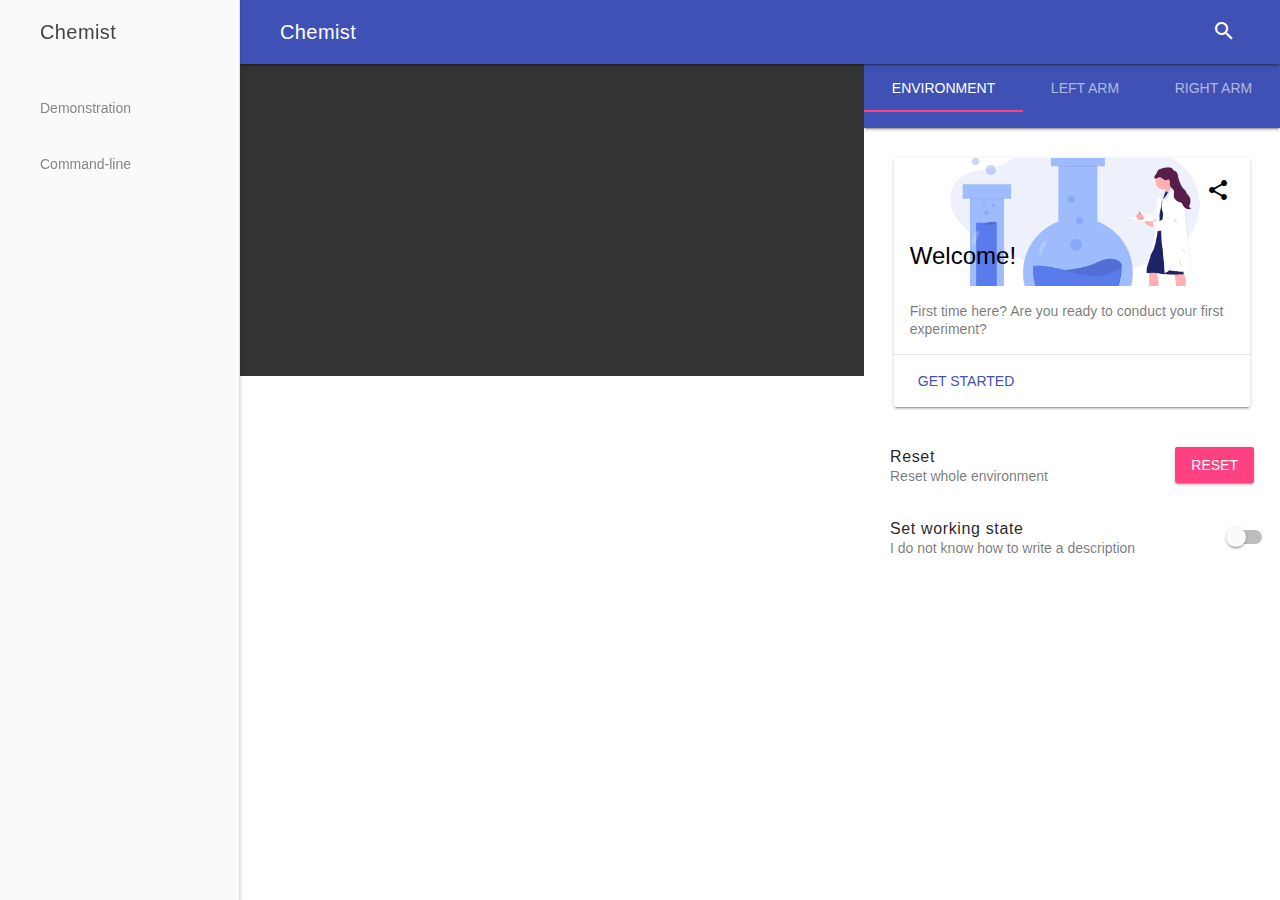
==== index.html @ 12c952d9 "Significant update implementing many new functions" ====
<!DOCTYPE html>
<html>
  <head>
    <meta charset="UTF-8">
    <meta name="viewport" content="width=device-width, initial-scale=1">
    <link rel="stylesheet" href="Assets/material-icons.css">
    <link rel="stylesheet" href="material-design-lite_custom.css">
    <link rel="stylesheet" href="Assets/material-main.css">
    <script src="Assets/polyfill-min.js"></script>
    <script src="button.js"></script>
    <script>
      window.MathJax = {
        tex: {
          inlineMath: [['$', '$'], ['\\(', '\\)']]
        },
        svg: {
          fontCache: 'global'
        }
      };
    </script>
    <script id="MathJax-script" async src="Assets/tex-svg.js">
    </script>
    <script src="main.js">
    </script>
    <script defer src="Assets/material-minimal.js">
    </script>
    <title>Chemist
    </title>
  </head>
  <body>
    <div class="mdl-layout mdl-js-layout mdl-layout--fixed-drawer
                mdl-layout--fixed-header">
      <header class="mdl-layout__header">
        <div class="mdl-layout__header-row">
          <span id="main-title" class="mdl-layout-title">Chemist
          </span>
          <div class="mdl-layout-spacer">
          </div>
          <div class="mdl-textfield mdl-js-textfield mdl-textfield--expandable
                      mdl-textfield--floating-label mdl-textfield--align-right">
            <label class="mdl-button mdl-js-button mdl-button--icon" for="fixed-header-drawer-exp">
              <i class="material-icons">search
              </i>
            </label>
            <div class="mdl-textfield__expandable-holder">
              <input class="mdl-textfield__input" type="text" name="sample" id="fixed-header-drawer-exp">
            </div>
          </div>
        </div>
      </header>
      
      <div class="mdl-layout__drawer">
        <span class="mdl-layout-title">Chemist
        </span>
        <nav class="mdl-navigation">
          <a class="mdl-navigation__link" id="SIDEBAR_ITEM_demonstration">Demonstration
          </a>
          <a class="mdl-navigation__link" id="SIDEBAR_ITEM_scripting">Command-line
          </a>
          </a>
        </nav>
      </div>
      <main class="mdl-layout__content">
        <div class="page-content">
          <div id="WRAPPER">
            <div id="DISPLAY" style="width:60%">
              <canvas id="CAMERA" style="width:100%"></canvas>
              <canvas id="HDCAMERA" style="width:100%"></canvas>
              <canvas id="THERMAL" width="640" height="480"></canvas>
            </div>
            <div id="CONTROL" style="height:100%">
              <!-- Snackbar -->
              <div id="demo-toast-example" class="mdl-js-snackbar mdl-snackbar">
                <div class="mdl-snackbar__text">
                </div>
                <button class="mdl-snackbar__action" type="button">
                </button>
              </div>
              <!-- Main -->
              <div class="mdl-layout mdl-js-layout mdl-layout--fixed-header mdl-layout--fixed-tabs" id="CONTROL_TABS">
                <header class="mdl-layout__header">
                  <div class="mdl-layout__tab-bar mdl-js-ripple-effect">
                    <a href="#fixed-tab-1" class="mdl-layout__tab is-active">Environment
                    </a>
                    <a href="#fixed-tab-2" class="mdl-layout__tab">Left Arm
                    </a>
                    <a href="#fixed-tab-3" class="mdl-layout__tab">Right Arm
                    </a>
                  </div>
                </header>
                <main class="mdl-layout__content" style="padding:10px">
                  <section class="mdl-layout__tab-panel is-active" id="fixed-tab-1">
                    <div class="page-content">
                      <!-- PAGE CONTENT 1 BEGIN -->
                      <!-- Welcome -->
                      <div class="demo-card-wide mdl-card mdl-shadow--2dp">
                        <div class="mdl-card__title">
                          <h2 class="mdl-card__title-text">Welcome!
                          </h2>
                        </div>
                        <div class="mdl-card__supporting-text">
                          First time here? Are you ready to conduct your first experiment?
                        </div>
                        <div class="mdl-card__actions mdl-card--border">
                          <a class="mdl-button mdl-button--colored mdl-js-button mdl-js-ripple-effect" onclick=promptDemonstrationExperiment()>
                            Get Started
                          </a>
                        </div>
                        <div class="mdl-card__menu">
                          <button class="mdl-button mdl-button--icon mdl-js-button mdl-js-ripple-effect">
                            <i class="material-icons">share
                            </i>
                          </button>
                        </div>
                      </div>
                      <!-- ACTIONS BEGIN -->
                      <ul class="demo-list-two mdl-list">
                        <!-- ACTION: RESET -->
                        <li class="mdl-list__item mdl-list__item--two-line">
                          <span class="mdl-list__item-primary-content">
                            <span>Reset
                            </span>
                            <span class="mdl-list__item-sub-title">Reset whole environment
                            </span>
                          </span>
                          <span class="mdl-list__item-secondary-action">
                            <button class="mdl-button mdl-js-ripple-effect mdl-js-button mdl-button--raised mdl-button--accent" onclick=OnClick.Environment.Reset()>
                            Reset
                            </button>
                          </span>
                        </li>
                        <!-- ACTION: WORKSTATE -->
                        <li class="mdl-list__item mdl-list__item--two-line">
                          <span class="mdl-list__item-primary-content">
                            <span>Set working state
                            </span>
                            <span class="mdl-list__item-sub-title">I do not know how to write a description
                            </span>
                          </span>
                          <span class="mdl-list__item-secondary-action">
                            <label class="mdl-switch mdl-js-switch mdl-js-ripple-effect" for="SWITCH-workstate">
                              <input type="checkbox" id="SWITCH-workstate" class="mdl-switch__input" onclick=OnClick.Environment.SwitchWorkstate()>
                            </label>
                          </span>
                        </li>
                      </ul>
                      <!-- ACTIONS END -->
                      <!-- PAGE CONTENT 1 END -->
                    </div>
                  </section>
                  <section class="mdl-layout__tab-panel" id="fixed-tab-2">
                    <div class="page-content">
                      <!-- ACTIONS BEGIN -->
                      <!-- ACTION: HOLD -->
                      <ul class="demo-list-two mdl-list">
                        <li class="mdl-list__item mdl-list__item--two-line">
                          <span class="mdl-list__item-primary-content">
                            <span>Hold
                            </span>
                            <span class="mdl-list__item-sub-title">Take hold of a container
                            </span>
                          </span>
                          <span class="mdl-list__item-secondary-action">
                            <button id="menu-leftarm-hold" class="mdl-button mdl-js-button mdl-button--icon">
                              <i class="material-icons">more_vert
                            </i>
                            </button>
                          </span>
                          <ul class="mdl-menu mdl-js-menu mdl-menu--bottom-right mdl-js-ripple-effect" for="menu-leftarm-hold">
                            <li class="mdl-menu__item" onclick=OnClick.LeftArm.Hold('tube')>Tube
                            </li>
                            <li class="mdl-menu__item" onclick=OnClick.LeftArm.Hold('beaker')>Beaker
                            </li>
                            <li class="mdl-menu__item" onclick=OnClick.LeftArm.Hold('flask')>Flask
                            </li>
                          </ul>
                        </li>
                      <!-- ACTION: ACQUIRE -->
                        <li class="mdl-list__item mdl-list__item--two-line">
                          <span class="mdl-list__item-primary-content">
                            <span>Acquire
                            </span>
                            <span class="mdl-list__item-sub-title" id="leftarm-acquire-quantity-display">Amount: Little
                            </span>
                          </span>
                          <span class="mdl-list__item-secondary-action">
                            <button id="leftarm-acquire-menu-button" class="mdl-button mdl-js-button mdl-button--icon" onclick=OnClick.LeftArm.GetChemicals()>
                              <i class="material-icons">add
                              </i>
                            </button>
                          </span>
                          <ul class="mdl-menu mdl-js-menu mdl-menu--bottom-right mdl-js-ripple-effect" for="leftarm-acquire-menu-button">
                            <li id="leftarm-acquire-menu-1" class="mdl-menu__item" onclick=OnClick.LeftArm.Acquire(1)>
                            </li>
                            <li id="leftarm-acquire-menu-2" class="mdl-menu__item" onclick=OnClick.LeftArm.Acquire(2)>
                            </li>
                            <li id="leftarm-acquire-menu-3" class="mdl-menu__item" onclick=OnClick.LeftArm.Acquire(3)>
                            </li>
                            <li id="leftarm-acquire-menu-4" class="mdl-menu__item" onclick=OnClick.LeftArm.Acquire(4)>
                            </li>
                          </ul>
                        </li>
                        <input class="mdl-slider mdl-js-slider" id="leftarm-acquire-quantity-slider" type="range" min="0" max="3" value="1" onchange=OnClick.LeftArm.AcquireQuantityUpdate()>
                      </ul>
                      <!-- ACTION: MIX -->
                      <li class="mdl-list__item mdl-list__item--two-line">
                        <span class="mdl-list__item-primary-content">
                          <span>Mix to right arm
                          </span>
                          <span class="mdl-list__item-sub-title">Tilt the container to mix with right arm
                          </span>
                        </span>
                        <span class="mdl-list__item-secondary-action">
                          <button class="mdl-button mdl-js-button mdl-button--raised mdl-js-ripple-effect mdl-button--colored" onclick=OnClick.LeftArm.Mix()>
                            Mix
                          </button>
                        </span>
                      </li>
                      <!-- ACTION: OBSERVE -->
                      <li class="mdl-list__item mdl-list__item--two-line">
                        <span class="mdl-list__item-primary-content">
                          <span>Observe
                          </span>
                          <span class="mdl-list__item-sub-title">Use HD Camera to observe left arm
                          </span>
                        </span>
                        <span class="mdl-list__item-secondary-action">
                          <button class="mdl-button mdl-js-button mdl-button--raised mdl-js-ripple-effect mdl-button--colored" onclick=OnClick.LeftArm.Observe()>
                            Observe
                          </button>
                        </span>
                      </li>
                      <!-- ACTIONS END -->
                    </div>
                  </section>
                  <section class="mdl-layout__tab-panel" id="fixed-tab-3">
                    <div class="page-content">
                      <!-- ACTIONS BEGIN -->
                      <!-- ACTION: HOLD -->
                      <ul class="demo-list-two mdl-list">
                        <li class="mdl-list__item mdl-list__item--two-line">
                          <span class="mdl-list__item-primary-content">
                            <span>Hold
                            </span>
                            <span class="mdl-list__item-sub-title">Take hold of a container
                            </span>
                          </span>
                          <span class="mdl-list__item-secondary-action">
                            <button id="menu-rightarm-hold" class="mdl-button mdl-js-button mdl-button--icon">
                              <i class="material-icons">more_vert
                            </i>
                            </button>
                          </span>
                          <ul class="mdl-menu mdl-js-menu mdl-menu--bottom-right mdl-js-ripple-effect" for="menu-rightarm-hold">
                            <li class="mdl-menu__item" onclick=OnClick.RightArm.Hold('tube')>Tube
                            </li>
                            <li class="mdl-menu__item" onclick=OnClick.RightArm.Hold('beaker')>Beaker
                            </li>
                            <li class="mdl-menu__item" onclick=OnClick.RightArm.Hold('flask')>Flask
                            </li>
                          </ul>
                        </li>
                      <!-- ACTION: ACQUIRE -->
                        <li class="mdl-list__item mdl-list__item--two-line">
                          <span class="mdl-list__item-primary-content">
                            <span>Acquire
                              </span>
                            <span class="mdl-list__item-sub-title" id="rightarm-acquire-quantity-display">Amount: Little
                            </span>
                          </span>
                          <span class="mdl-list__item-secondary-action">
                            <button id="rightarm-acquire-menu-button" class="mdl-button mdl-js-button mdl-button--icon" onclick=OnClick.RightArm.GetChemicals()>
                              <i class="material-icons">add
                            </i>
                            </button>
                          </span>
                          <ul class="mdl-menu mdl-js-menu mdl-menu--bottom-right mdl-js-ripple-effect" for="rightarm-acquire-menu-button">
                            <li id="rightarm-acquire-menu-1" class="mdl-menu__item" onclick=OnClick.RightArm.Acquire(1)>
                            </li>
                            <li id="rightarm-acquire-menu-2" class="mdl-menu__item" onclick=OnClick.RightArm.Acquire(2)>
                            </li>
                            <li id="rightarm-acquire-menu-3" class="mdl-menu__item" onclick=OnClick.RightArm.Acquire(3)>
                            </li>
                            <li id="rightarm-acquire-menu-4" class="mdl-menu__item" onclick=OnClick.RightArm.Acquire(4)>
                            </li>
                          </ul>
                        </li>
                        <input class="mdl-slider mdl-js-slider" id="rightarm-acquire-quantity-slider" type="range" min="0" max="3" value="1" onchange=OnClick.RightArm.AcquireQuantityUpdate()>
                      </ul>
                      <!-- ACTIONS END -->
                    </div>
                  </section>
                </main>
              </div>

            </div>
          </div>
        </div>
      </main>
    </div>
  </body>
  <dialog id="DIALOG_selectDemonstration" class="mdl-dialog">
    <h3 class="mdl-dialog__title">Demonstration</h3>
    <div class="mdl-dialog__content">
      <p>
        <label class="mdl-radio mdl-js-radio mdl-js-ripple-effect" for="option-1">
          <input type="radio" id="option-1" class="mdl-radio__button" name="options" value="1" checked>
          <span class="mdl-radio__label">\(\text{CuSO}_4\) with \(\text{NaOH}\)
          </span>
        </label>
        <br>
        <label class="mdl-radio mdl-js-radio mdl-js-ripple-effect" for="option-2">
          <input type="radio" id="option-2" class="mdl-radio__button" name="options" value="2">
          <span class="mdl-radio__label">\(\text{MnO}_2\) with \(\text{H}_2\text{O}_2\)
          </span>
        </label>
        <br>
        <label class="mdl-radio mdl-js-radio mdl-js-ripple-effect" for="option-3">
          <input type="radio" id="option-3" class="mdl-radio__button" name="options" value="3" disabled>
          <span class="mdl-radio__label">Titration
          </span>
        </label>
      </p>
    </div>
    <div class="mdl-dialog__actions">
      <button type="button" class="mdl-button ok" id="DIALOG_selectDemonstration_BUTTON_ok">OK
      </button>
    </div>
    <script>
      // OK button clears dialog
      document.getElementById("DIALOG_selectDemonstration_BUTTON_ok").onclick = function() {
        DIALOG_selectDemonstration.close();
      }
    </script>
  </dialog>
  <dialog id="DIALOG_confirmReset" class="mdl-dialog">
    <h3 class="mdl-dialog__title">Confirm Reset</h3>
    <div class="mdl-dialog__content">
      <p>
        Are you sure you want to reset?
      </p>
    </div>
    <div class="mdl-dialog__actions">
      <button type="button" class="mdl-button ok" id="DIALOG_confirmReset_BUTTON_ok">OK
      </button>
      <button type="button" class="mdl-button close" id="DIALOG_confirmReset_BUTTON_cancel">Cancel
      </button>
    </div>
    <script>
      document.getElementById("DIALOG_confirmReset_BUTTON_ok").onclick = function() {
        DIALOG_confirmReset.close();
        notify("Reset in process")
      }
      document.getElementById("DIALOG_confirmReset_BUTTON_cancel").onclick = function() {
        DIALOG_confirmReset.close();
      }
    </script>
  </dialog>
  <dialog id="DIALOG_forcePass" class="mdl-dialog">
    <h3 class="mdl-dialog__title">Force Pass</h3>
    <div class="mdl-dialog__content">
      <p>
        The previous action may have not been completed!<br>Are you sure to skip the waiting period? You'll need to retry previous action again.
      </p>
    </div>
    <div class="mdl-dialog__actions">
      <button type="button" class="mdl-button ok" id="DIALOG_forcePass_BUTTON_skip">Skip
      </button>
      <button type="button" class="mdl-button close" id="DIALOG_forcePass_BUTTON_cancel">Cancel
      </button>
    </div>
    <script>
      document.getElementById("DIALOG_forcePass_BUTTON_skip").onclick = function() {
        DIALOG_forcePass.close();
        State.time = 0;
        notify("Waiting period reset");
      }
      document.getElementById("DIALOG_forcePass_BUTTON_cancel").onclick = function() {
        DIALOG_forcePass.close();
      }
    </script>
  </dialog>
  <dialog id="DIALOG_inputCommand">
    <h3 class="mdl-dialog__title">Command-line</h3>
    <div class="mdl-dialog__content">
      <form action="#">
        <div class="mdl-textfield mdl-js-textfield mdl-textfield--floating-label">
          <input class="mdl-textfield__input" type="text" id="TEXTFIELD_cmd">
          <label class="mdl-textfield__label" for="cmd">Command...</label>
        </div>
      </form>
    </div>
    <div class="mdl-dialog__actions">
      <button type="button" class="mdl-button ok" id="DIALOG_inputCommand_BUTTON_execute">Execute
      </button>
    </div>
    <script>
      // OK button clears dialog
      document.getElementById("DIALOG_inputCommand_BUTTON_execute").onclick = function() {
        DIALOG_inputCommand.close();
        OnClick.Others.SendCommand(document.getElementById("TEXTFIELD_cmd").value);
      }
    </script>
  </dialog>
  <script src="config.js">
  </script>
  <script src="sub/thermal-view.js"></script>
  <script src="sub/http-live-player.js"></script>
  <script>
    // Set Camera
    var canvas = document.getElementById("CAMERA");
    var wsavc = new WSAvcPlayer(canvas, "webgl");
    wsavc.connect("ws://192.168.1.3:8080");
    // Set HD Camera
    var canvasHD = document.getElementById("HDCAMERA");
    var wsavchd = new WSAvcPlayer(canvasHD, "webgl");
    wsavchd.connect("ws://192.168.1.2:8080");
    // Set Thermal Camera
    var thermalCanvas = InitThermalView('THERMAL', 16, 12);
    var thermalSocket = new WebSocket('ws://192.168.1.2:2053');
    thermalSocket.addEventListener('message', (event) => {
      RenderThermalView(thermalCanvas, JSON.parse(event.data));
    })
    // Select experiment function
    promptDemonstrationExperiment = function() {
      DIALOG_selectDemonstration.showModal();
    }
    // Define Snackbar shortcut function
    notify = function(notification, duration) {
      'use strict';
      window['counter'] = 0;
      var snackbarContainer = document.querySelector('#demo-toast-example');
      var data = {
        message: notification,
        timeout: duration * 1000
      };
      snackbarContainer.MaterialSnackbar.showSnackbar(data);
    }
    future = function() {
      notify("Not yet implemented", 0.5)
    }
    // Register Event
    registerEvent = function(funcName) {
      State.kun.others.lastOperation = Date.now();
      console.log("PERFORMING: " + funcName);
      notify("Performing: "+funcName)
    }
    // Define status query function
    queryStatus = function() {
      if (Date.now() > State.kun.others.lastOperation + State.time * 1000) {
        return true;
      } else {
        return false;
      }
    }
    // Define OnClick callbacks
    OnClick = {
      "Environment": {
      },
      "Others": {
      },
      "LeftArm": {
      },
      "RightArm": {
      }
    };
    OnClick.Others.SendCommand = function(command) {
      if (command == "") {
        notify("Nothing to execute")
      } else {
        notify("Executing: " + command)
        socketSend(command)
      }
    }
    OnClick.Environment.Reset = function() {
      DIALOG_confirmReset.showModal();
    }
    OnClick.Environment.SwitchWorkstate = function() {
      var available = queryStatus();
      if (!available) {
        DIALOG_forcePass.showModal()
        return
      }
      // No ongoing task: get current workstate
      var workState = State.kun.environment.isWorkState
      if (workState) {
        // Currently workstate, do exit workstate
        registerEvent("turnToStorageArea");
        State = turnToStorageArea(State);
        console.log("Timeout: " + State.time)
        setTimeout(function() {
          State.kun.environment.isWorkState = false;
          // notify("Task completed")
        }, State.time * 1000)
      } else {
        // Currently not workstate, do enter workstate
        registerEvent("turnToExperimentArea");
        State = turnToExperimentArea(State);
        console.log("Timeout: " + State.time)
        setTimeout(function() {
          State.kun.environment.isWorkState = true;
          // notify("Task completed")
        }, State.time * 1000)
      }
    }
    OnClick.LeftArm.Hold = function(item) {
      var available = queryStatus();
      if (!available) {
        DIALOG_forcePass.showModal();
        return;
      }
      if (item == "tube") {
        if (!State.kun.leftArm.holding) {
          registerEvent("leftHandGetTube")
          State = leftHandGetTube(State)
          console.log("Timeout: " + State.time)
          setTimeout(function() {
            State.kun.leftArm.holding = "tube"
            // notify("Task completed")
          }, State.time * 1000)
        } else {
          notify("Left arm is holding " + State.kun.leftArm.holding + " already")
        }
      } else if (item == "flask") {
        if (!State.kun.leftArm.holding) {
          registerEvent("leftHandGetFlask");
          State.kun.others.lastOperation = Date.now()
          State = leftHandGetFlask(State)
          console.log("Timeout: " + State.time)
          setTimeout(function() {
            State.kun.leftArm.holding = "flask"
          }, State.time * 1000)
        } else {
          notify("Left arm is holding " + State.kun.leftArm.holding + " already")
        }
      } else if (item == "beaker") {
        future();
      }
    }
    OnClick.RightArm.Hold = function(item) {
      var available = queryStatus();
      if (!available) {
        DIALOG_forcePass.showModal();
        return;
      }
      if (item == "tube") {
        if (!State.kun.rightArm.holding) {
          registerEvent("rightHandGetTube")
          State = rightHandGetTube(State)
          console.log("Timeout: " + State.time)
          setTimeout(function() {
            State.kun.rightArm.holding = "tube"
            // notify("Task completed")
          }, State.time * 1000)
        } else {
          notify("Right arm is holding " + State.kun.rightArm.holding + " already")
        }
      } else if (item == "flask") {
        future();
      } else if (item == "beaker") {
        if (!State.kun.rightArm.holding) {
          registerEvent("rightHandGetBeaker")
          State = rightHandGetTube(State)
          console.log("Timeout: " + State.time)
          setTimeout(function() {
            State.kun.rightArm.holding = "beaker"
            // notify("Task completed")
          }, State.time * 1000)
        } else {
          notify("Right arm is holding " + State.kun.rightArm.holding + " already")
        }
      }
    }
    OnClick.LeftArm.Acquire = function(id) {
      var available = queryStatus();
      if (!available) {
        DIALOG_forcePass.showModal();
        return;
      }
      if (!State.kun.leftArm.holding) {
        notify("Left arm has no container");
        return;
      }
      var t = Number(document.getElementById("leftarm-acquire-quantity-slider").value) / 4
      if (t > 1) {
        t = 1;
      }
      if (t <= 0) {
        return;
      }
      if (id == 1) {
        // NaOH
        // 1. leftHandReachOutGetNaOH
        registerEvent("leftHandReachOutGetNaOH");
        State = leftHandReachOutGetNaOH(State);
        console.log("Timeout: " + State.time);
        setTimeout(function() {
          // 2. dropNaOH
          registerEvent("dropNaOH[param1="+t+"]");
          State = dropNaOH(State, t);
          console.log("Timeout: " + State.time);
          setTimeout(function() {
            State.kun.rightArm.isEmpty = false;
            // 3. leftHandFinishGetNaOH
            registerEvent("leftHandFinishGetNaOH");
            State = leftHandFinishGetNaOH(State);
            console.log("Timeout: " + State.time);
            setTimeout(function() {
              console.log("Completed Left->NaOH");
            }, State.time * 1000)
          }, State.time * 1000)
        }, State.time * 1000)
      } else if (id == 2) {
        future();
      } else if (id == 3) {
        future(); 
      } else if (id == 4) {
        future();
      }
    }
    OnClick.RightArm.Acquire = function(id) {
      var available = queryStatus();
      if (!available) {
        DIALOG_forcePass.showModal();
        return;
      }
      if (!State.kun.rightArm.holding) {
        notify("Right arm has no container");
        return;
      }
      var t = Number(document.getElementById("rightarm-acquire-quantity-slider").value) / 4
      if (t > 1) {
        t = 1;
      }
      if (t <= 0) {
        return;
      }
      if (State.kun.environment.isWorkState) {
        registerEvent("turnToStorageArea")
        State = turnToStorageArea(State);
        console.log("Timeout: " + State.time);
        setTimeout(function() {
          State.kun.environment.isWorkState = false;
          document.getElementById("SWITCH-workstate").checked = false;
          if (id == 1) {
            future();
          } else if (id == 2) {
            // CuSO4
            // 1. rightHandReachOutGetCuSO4
            registerEvent("rightHandReachOutGetCuSO4");
            State = rightHandReachOutGetCuSO4(State);
            console.log("Timeout: " + State.time);
            setTimeout(function() {
              // 2. dropCuSO4
              registerEvent("dropCuSO4[param1="+t+"]");
              State = dropCuSO4(State, t);
              console.log("Timeout: " + State.time);
              setTimeout(function() {
                State.kun.rightArm.isEmpty = false;
                // 3. rightHandFinishGetCuSO4
                registerEvent("rightHandFinishGetCuSO4");
                State = rightHandFinishGetCuSO4(State);
                console.log("Timeout: " + State.time);
                setTimeout(function() {
                  console.log("Completed Right->CuSO4");
                }, State.time * 1000)
              }, State.time * 1000)
            }, State.time * 1000)
          } else if (id == 3) {
            future();
          } else if (id == 4) {
            future();
          }
        }, State.time * 1000)
      } else {
        if (id == 1) {
          future();
        } else if (id == 2) {
          // CuSO4
          // 1. rightHandReachOutGetCuSO4
          registerEvent("rightHandReachOutGetCuSO4");
          State = rightHandReachOutGetCuSO4(State);
          console.log("Timeout: " + State.time);
          setTimeout(function() {
            // 2. dropCuSO4
            registerEvent("dropCuSO4[param1="+t+"]");
            State = dropCuSO4(State, t);
            console.log("Timeout: " + State.time);
            setTimeout(function() {
              State.kun.rightArm.isEmpty = false;
              // 3. rightHandFinishGetCuSO4
              registerEvent("rightHandFinishGetCuSO4");
              State = rightHandFinishGetCuSO4(State);
              console.log("Timeout: " + State.time);
              setTimeout(function() {
                console.log("Completed Right->CuSO4");
              }, State.time * 1000)
            }, State.time * 1000)
          }, State.time * 1000)
    
        } else if (id == 3) {
          future();
        } else if (id == 4) {
          future();
        }
      }
    }
    OnClick.LeftArm.Mix = function () {
      var available = queryStatus();
      if (!available) {
        DIALOG_forcePass.showModal();
        return;
      }
      if (!State.kun.leftArm.holding) {
        notify("Left arm has no container");
        return;
      }
      if (!State.kun.rightArm.holding) {
        notify("Right arm has no container");
        return;
      }
      if (!State.kun.environment.isWorkState) {
        registerEvent("turnToExperimentArea")
        State = turnToExperimentArea(State);
        console.log("Timeout: " + State.time);
        setTimeout(function() {
          State.kun.environment.isWorkState = true;
          registerEvent("mixLiquid");
          State = mixLiquid(State);
          console.log("Timeout: " + State.time);
          setTimeout(function() {
          State.kun.leftArm.isEmpty = true;
          State.kun.leftArm.isEmpty = false;
          }, State.time * 1000)
        }, State.time * 1000)
      } else {
        registerEvent("mixLiquid");
        State = mixLiquid(State);
        console.log("Timeout: " + State.time);
        setTimeout(function() {
          State.kun.leftArm.isEmpty = true;
          State.kun.leftArm.isEmpty = false;
        }, State.time * 1000)
      }
      
      // mixLiquid
    }
    OnClick.LeftArm.GetChemicals = function() {
      menu = document.getElementById("leftarm-acquire-menu-1");
      menu.innerHTML=Chemicals[0]['formula'];
      menu = document.getElementById("leftarm-acquire-menu-2");
      menu.innerHTML=Chemicals[1]['formula'];
      menu = document.getElementById("leftarm-acquire-menu-3");
      menu.innerHTML=Chemicals[2]['formula'];
      menu = document.getElementById("leftarm-acquire-menu-4");
      menu.innerHTML=Chemicals[3]['formula'];
      // Display TeX
      MathJax.typeset()
    }
    OnClick.RightArm.GetChemicals = function() {
      menu = document.getElementById("rightarm-acquire-menu-1");
      menu.innerHTML=Chemicals[0]['formula'];
      menu = document.getElementById("rightarm-acquire-menu-2");
      menu.innerHTML=Chemicals[1]['formula'];
      menu = document.getElementById("rightarm-acquire-menu-3");
      menu.innerHTML=Chemicals[2]['formula'];
      menu = document.getElementById("rightarm-acquire-menu-4");
      menu.innerHTML=Chemicals[3]['formula'];
      // Display TeX
      MathJax.typeset()
    }
    OnClick.LeftArm.AcquireQuantityUpdate = function() {
      var i = Number(document.getElementById("leftarm-acquire-quantity-slider").value)
      if (i == 1) {
        document.getElementById("leftarm-acquire-quantity-display").innerHTML="Amount: Little";
        document.getElementById("leftarm-acquire-menu-button").disabled = false;
      } else if (i == 2) {
        document.getElementById("leftarm-acquire-quantity-display").innerHTML="Amount: Some";
        document.getElementById("leftarm-acquire-menu-button").disabled = false;
      } else if (i == 3) {
        document.getElementById("leftarm-acquire-quantity-display").innerHTML="Amount: A lot";
        document.getElementById("leftarm-acquire-menu-button").disabled = false;
      } else if (i == 0) {
        document.getElementById("leftarm-acquire-quantity-display").innerHTML="Amount: 0";
        document.getElementById("leftarm-acquire-menu-button").disabled = true;
      }
    }
    OnClick.RightArm.AcquireQuantityUpdate = function() {
      var i = Number(document.getElementById("rightarm-acquire-quantity-slider").value)
      if (i == 1) {
        document.getElementById("rightarm-acquire-quantity-display").innerHTML="Amount: Little";
        document.getElementById("rightarm-acquire-menu-button").disabled = false;
      } else if (i == 2) {
        document.getElementById("rightarm-acquire-quantity-display").innerHTML="Amount: Some";
        document.getElementById("rightarm-acquire-menu-button").disabled = false;
      } else if (i == 3) {
        document.getElementById("rightarm-acquire-quantity-display").innerHTML="Amount: A lot";
        document.getElementById("rightarm-acquire-menu-button").disabled = false;
      } else if (i == 0) {
        document.getElementById("rightarm-acquire-quantity-display").innerHTML="Amount: 0";
        document.getElementById("rightarm-acquire-menu-button").disabled = true;
      }
    }
  
    // Set onclick callbacks
    document.getElementById("SIDEBAR_ITEM_demonstration").onclick = function() {
      promptDemonstrationExperiment();
    };
    document.getElementById("SIDEBAR_ITEM_scripting").onclick = function() {
      DIALOG_inputCommand.showModal();
    };
  </script>
</html>
---- Assets/material-icons.css ----
/* fallback */
@font-face {
  font-family: 'Material Icons';
  font-style: normal;
  font-weight: 400;
  src: url("material-icons.woff2") format('woff2');
}

.material-icons {
  font-family: 'Material Icons';
  font-weight: normal;
  font-style: normal;
  font-size: 24px;
  line-height: 1;
  letter-spacing: normal;
  text-transform: none;
  display: inline-block;
  white-space: nowrap;
  word-wrap: normal;
  direction: ltr;
  -webkit-font-feature-settings: 'liga';
  -webkit-font-smoothing: antialiased;
}
---- material-design-lite_custom.css ----
.demo-card-wide.mdl-card {
  width: 90%;
  margin-top: 20px;
  margin-left: 5%;
}

.demo-card-wide > .mdl-card__title {
  color: #000;
  height: 128px;
  background: url('Assets/title.png') center / cover;
}
.demo-card-wide > .mdl-card__menu {
  color: #000;
}

#DISPLAY {
  float: left;
  width: 100%;
}

#CAMERA {
  width: 100%;
  background: #333;
}

#HDCAMERA {
  width: 100%;
  background: #555;
  display: none;
}

#THERMAL {
  width: 100%;
  background: #acb;
  display: none;
}

#CONTROL {
  float: right;
  width: 40%;
}

#CONTROL_TABS {
  width: 40%;
}
---- Assets/material-main.css ----
/**
 * material-design-lite - Material Design Components in CSS, JS and HTML
 * @version v1.3.0
 * @license Apache-2.0
 * @copyright 2015 Google, Inc.
 * @link https://github.com/google/material-design-lite
 */
@charset "UTF-8";html{color:rgba(0,0,0,.87)}::-moz-selection{background:#b3d4fc;text-shadow:none}::selection{background:#b3d4fc;text-shadow:none}hr{display:block;height:1px;border:0;border-top:1px solid #ccc;margin:1em 0;padding:0}audio,canvas,iframe,img,svg,video{vertical-align:middle}fieldset{border:0;margin:0;padding:0}textarea{resize:vertical}.browserupgrade{margin:.2em 0;background:#ccc;color:#000;padding:.2em 0}.hidden{display:none!important}.visuallyhidden{border:0;clip:rect(0 0 0 0);height:1px;margin:-1px;overflow:hidden;padding:0;position:absolute;width:1px}.visuallyhidden.focusable:active,.visuallyhidden.focusable:focus{clip:auto;height:auto;margin:0;overflow:visible;position:static;width:auto}.invisible{visibility:hidden}.clearfix:before,.clearfix:after{content:" ";display:table}.clearfix:after{clear:both}@media print{*,*:before,*:after,*:first-letter{background:transparent!important;color:#000!important;box-shadow:none!important}a,a:visited{text-decoration:underline}a[href]:after{content:" (" attr(href)")"}abbr[title]:after{content:" (" attr(title)")"}a[href^="#"]:after,a[href^="javascript:"]:after{content:""}pre,blockquote{border:1px solid #999;page-break-inside:avoid}thead{display:table-header-group}tr,img{page-break-inside:avoid}img{max-width:100%!important}p,h2,h3{orphans:3;widows:3}h2,h3{page-break-after:avoid}}a,.mdl-accordion,.mdl-button,.mdl-card,.mdl-checkbox,.mdl-dropdown-menu,.mdl-icon-toggle,.mdl-item,.mdl-radio,.mdl-slider,.mdl-switch,.mdl-tabs__tab{-webkit-tap-highlight-color:transparent;-webkit-tap-highlight-color:rgba(255,255,255,0)}html{width:100%;height:100%;-ms-touch-action:manipulation;touch-action:manipulation}body{width:100%;min-height:100%}main{display:block}*[hidden]{display:none!important}html,body{font-family:"Helvetica","Arial",sans-serif;font-size:14px;font-weight:400;line-height:20px}h1,h2,h3,h4,h5,h6,p{padding:0}h1 small,h2 small,h3 small,h4 small,h5 small,h6 small{font-family:"Roboto","Helvetica","Arial",sans-serif;font-weight:400;line-height:1.35;letter-spacing:-.02em;opacity:.54;font-size:.6em}h1{font-size:56px;line-height:1.35;letter-spacing:-.02em;margin:24px 0}h1,h2{font-family:"Roboto","Helvetica","Arial",sans-serif;font-weight:400}h2{font-size:45px;line-height:48px}h2,h3{margin:24px 0}h3{font-size:34px;line-height:40px}h3,h4{font-family:"Roboto","Helvetica","Arial",sans-serif;font-weight:400}h4{font-size:24px;line-height:32px;-moz-osx-font-smoothing:grayscale;margin:24px 0 16px}h5{font-size:20px;font-weight:500;line-height:1;letter-spacing:.02em}h5,h6{font-family:"Roboto","Helvetica","Arial",sans-serif;margin:24px 0 16px}h6{font-size:16px;letter-spacing:.04em}h6,p{font-weight:400;line-height:24px}p{font-size:14px;letter-spacing:0;margin:0 0 16px}a{color:rgb(255,64,129);font-weight:500}blockquote{font-family:"Roboto","Helvetica","Arial",sans-serif;position:relative;font-size:24px;font-weight:300;font-style:italic;line-height:1.35;letter-spacing:.08em}blockquote:before{position:absolute;left:-.5em;content:'“'}blockquote:after{content:'”';margin-left:-.05em}mark{background-color:#f4ff81}dt{font-weight:700}address{font-size:12px;line-height:1;font-style:normal}address,ul,ol{font-weight:400;letter-spacing:0}ul,ol{font-size:14px;line-height:24px}.mdl-typography--display-4,.mdl-typography--display-4-color-contrast{font-family:"Roboto","Helvetica","Arial",sans-serif;font-size:112px;font-weight:300;line-height:1;letter-spacing:-.04em}.mdl-typography--display-4-color-contrast{opacity:.54}.mdl-typography--display-3,.mdl-typography--display-3-color-contrast{font-family:"Roboto","Helvetica","Arial",sans-serif;font-size:56px;font-weight:400;line-height:1.35;letter-spacing:-.02em}.mdl-typography--display-3-color-contrast{opacity:.54}.mdl-typography--display-2,.mdl-typography--display-2-color-contrast{font-family:"Roboto","Helvetica","Arial",sans-serif;font-size:45px;font-weight:400;line-height:48px}.mdl-typography--display-2-color-contrast{opacity:.54}.mdl-typography--display-1,.mdl-typography--display-1-color-contrast{font-family:"Roboto","Helvetica","Arial",sans-serif;font-size:34px;font-weight:400;line-height:40px}.mdl-typography--display-1-color-contrast{opacity:.54}.mdl-typography--headline,.mdl-typography--headline-color-contrast{font-family:"Roboto","Helvetica","Arial",sans-serif;font-size:24px;font-weight:400;line-height:32px;-moz-osx-font-smoothing:grayscale}.mdl-typography--headline-color-contrast{opacity:.87}.mdl-typography--title,.mdl-typography--title-color-contrast{font-family:"Roboto","Helvetica","Arial",sans-serif;font-size:20px;font-weight:500;line-height:1;letter-spacing:.02em}.mdl-typography--title-color-contrast{opacity:.87}.mdl-typography--subhead,.mdl-typography--subhead-color-contrast{font-family:"Roboto","Helvetica","Arial",sans-serif;font-size:16px;font-weight:400;line-height:24px;letter-spacing:.04em}.mdl-typography--subhead-color-contrast{opacity:.87}.mdl-typography--body-2,.mdl-typography--body-2-color-contrast{font-size:14px;font-weight:700;line-height:24px;letter-spacing:0}.mdl-typography--body-2-color-contrast{opacity:.87}.mdl-typography--body-1,.mdl-typography--body-1-color-contrast{font-size:14px;font-weight:400;line-height:24px;letter-spacing:0}.mdl-typography--body-1-color-contrast{opacity:.87}.mdl-typography--body-2-force-preferred-font,.mdl-typography--body-2-force-preferred-font-color-contrast{font-family:"Roboto","Helvetica","Arial",sans-serif;font-size:14px;font-weight:500;line-height:24px;letter-spacing:0}.mdl-typography--body-2-force-preferred-font-color-contrast{opacity:.87}.mdl-typography--body-1-force-preferred-font,.mdl-typography--body-1-force-preferred-font-color-contrast{font-family:"Roboto","Helvetica","Arial",sans-serif;font-size:14px;font-weight:400;line-height:24px;letter-spacing:0}.mdl-typography--body-1-force-preferred-font-color-contrast{opacity:.87}.mdl-typography--caption,.mdl-typography--caption-force-preferred-font{font-size:12px;font-weight:400;line-height:1;letter-spacing:0}.mdl-typography--caption-force-preferred-font{font-family:"Roboto","Helvetica","Arial",sans-serif}.mdl-typography--caption-color-contrast,.mdl-typography--caption-force-preferred-font-color-contrast{font-size:12px;font-weight:400;line-height:1;letter-spacing:0;opacity:.54}.mdl-typography--caption-force-preferred-font-color-contrast,.mdl-typography--menu{font-family:"Roboto","Helvetica","Arial",sans-serif}.mdl-typography--menu{font-size:14px;font-weight:500;line-height:1;letter-spacing:0}.mdl-typography--menu-color-contrast{opacity:.87}.mdl-typography--menu-color-contrast,.mdl-typography--button,.mdl-typography--button-color-contrast{font-family:"Roboto","Helvetica","Arial",sans-serif;font-size:14px;font-weight:500;line-height:1;letter-spacing:0}.mdl-typography--button,.mdl-typography--button-color-contrast{text-transform:uppercase}.mdl-typography--button-color-contrast{opacity:.87}.mdl-typography--text-left{text-align:left}.mdl-typography--text-right{text-align:right}.mdl-typography--text-center{text-align:center}.mdl-typography--text-justify{text-align:justify}.mdl-typography--text-nowrap{white-space:nowrap}.mdl-typography--text-lowercase{text-transform:lowercase}.mdl-typography--text-uppercase{text-transform:uppercase}.mdl-typography--text-capitalize{text-transform:capitalize}.mdl-typography--font-thin{font-weight:200!important}.mdl-typography--font-light{font-weight:300!important}.mdl-typography--font-regular{font-weight:400!important}.mdl-typography--font-medium{font-weight:500!important}.mdl-typography--font-bold{font-weight:700!important}.mdl-typography--font-black{font-weight:900!important}.material-icons{font-family:'Material Icons';font-weight:400;font-style:normal;font-size:24px;line-height:1;letter-spacing:normal;text-transform:none;display:inline-block;word-wrap:normal;-moz-font-feature-settings:'liga';font-feature-settings:'liga';-webkit-font-feature-settings:'liga';-webkit-font-smoothing:antialiased}.mdl-color-text--red{color:#f44336 !important}.mdl-color--red{background-color:#f44336 !important}.mdl-color-text--red-50{color:#ffebee !important}.mdl-color--red-50{background-color:#ffebee !important}.mdl-color-text--red-100{color:#ffcdd2 !important}.mdl-color--red-100{background-color:#ffcdd2 !important}.mdl-color-text--red-200{color:#ef9a9a !important}.mdl-color--red-200{background-color:#ef9a9a !important}.mdl-color-text--red-300{color:#e57373 !important}.mdl-color--red-300{background-color:#e57373 !important}.mdl-color-text--red-400{color:#ef5350 !important}.mdl-color--red-400{background-color:#ef5350 !important}.mdl-color-text--red-500{color:#f44336 !important}.mdl-color--red-500{background-color:#f44336 !important}.mdl-color-text--red-600{color:#e53935 !important}.mdl-color--red-600{background-color:#e53935 !important}.mdl-color-text--red-700{color:#d32f2f !important}.mdl-color--red-700{background-color:#d32f2f !important}.mdl-color-text--red-800{color:#c62828 !important}.mdl-color--red-800{background-color:#c62828 !important}.mdl-color-text--red-900{color:#b71c1c !important}.mdl-color--red-900{background-color:#b71c1c !important}.mdl-color-text--red-A100{color:#ff8a80 !important}.mdl-color--red-A100{background-color:#ff8a80 !important}.mdl-color-text--red-A200{color:#ff5252 !important}.mdl-color--red-A200{background-color:#ff5252 !important}.mdl-color-text--red-A400{color:#ff1744 !important}.mdl-color--red-A400{background-color:#ff1744 !important}.mdl-color-text--red-A700{color:#d50000 !important}.mdl-color--red-A700{background-color:#d50000 !important}.mdl-color-text--pink{color:#e91e63 !important}.mdl-color--pink{background-color:#e91e63 !important}.mdl-color-text--pink-50{color:#fce4ec !important}.mdl-color--pink-50{background-color:#fce4ec !important}.mdl-color-text--pink-100{color:#f8bbd0 !important}.mdl-color--pink-100{background-color:#f8bbd0 !important}.mdl-color-text--pink-200{color:#f48fb1 !important}.mdl-color--pink-200{background-color:#f48fb1 !important}.mdl-color-text--pink-300{color:#f06292 !important}.mdl-color--pink-300{background-color:#f06292 !important}.mdl-color-text--pink-400{color:#ec407a !important}.mdl-color--pink-400{background-color:#ec407a !important}.mdl-color-text--pink-500{color:#e91e63 !important}.mdl-color--pink-500{background-color:#e91e63 !important}.mdl-color-text--pink-600{color:#d81b60 !important}.mdl-color--pink-600{background-color:#d81b60 !important}.mdl-color-text--pink-700{color:#c2185b !important}.mdl-color--pink-700{background-color:#c2185b !important}.mdl-color-text--pink-800{color:#ad1457 !important}.mdl-color--pink-800{background-color:#ad1457 !important}.mdl-color-text--pink-900{color:#880e4f !important}.mdl-color--pink-900{background-color:#880e4f !important}.mdl-color-text--pink-A100{color:#ff80ab !important}.mdl-color--pink-A100{background-color:#ff80ab !important}.mdl-color-text--pink-A200{color:#ff4081 !important}.mdl-color--pink-A200{background-color:#ff4081 !important}.mdl-color-text--pink-A400{color:#f50057 !important}.mdl-color--pink-A400{background-color:#f50057 !important}.mdl-color-text--pink-A700{color:#c51162 !important}.mdl-color--pink-A700{background-color:#c51162 !important}.mdl-color-text--purple{color:#9c27b0 !important}.mdl-color--purple{background-color:#9c27b0 !important}.mdl-color-text--purple-50{color:#f3e5f5 !important}.mdl-color--purple-50{background-color:#f3e5f5 !important}.mdl-color-text--purple-100{color:#e1bee7 !important}.mdl-color--purple-100{background-color:#e1bee7 !important}.mdl-color-text--purple-200{color:#ce93d8 !important}.mdl-color--purple-200{background-color:#ce93d8 !important}.mdl-color-text--purple-300{color:#ba68c8 !important}.mdl-color--purple-300{background-color:#ba68c8 !important}.mdl-color-text--purple-400{color:#ab47bc !important}.mdl-color--purple-400{background-color:#ab47bc !important}.mdl-color-text--purple-500{color:#9c27b0 !important}.mdl-color--purple-500{background-color:#9c27b0 !important}.mdl-color-text--purple-600{color:#8e24aa !important}.mdl-color--purple-600{background-color:#8e24aa !important}.mdl-color-text--purple-700{color:#7b1fa2 !important}.mdl-color--purple-700{background-color:#7b1fa2 !important}.mdl-color-text--purple-800{color:#6a1b9a !important}.mdl-color--purple-800{background-color:#6a1b9a !important}.mdl-color-text--purple-900{color:#4a148c !important}.mdl-color--purple-900{background-color:#4a148c !important}.mdl-color-text--purple-A100{color:#ea80fc !important}.mdl-color--purple-A100{background-color:#ea80fc !important}.mdl-color-text--purple-A200{color:#e040fb !important}.mdl-color--purple-A200{background-color:#e040fb !important}.mdl-color-text--purple-A400{color:#d500f9 !important}.mdl-color--purple-A400{background-color:#d500f9 !important}.mdl-color-text--purple-A700{color:#a0f !important}.mdl-color--purple-A700{background-color:#a0f !important}.mdl-color-text--deep-purple{color:#673ab7 !important}.mdl-color--deep-purple{background-color:#673ab7 !important}.mdl-color-text--deep-purple-50{color:#ede7f6 !important}.mdl-color--deep-purple-50{background-color:#ede7f6 !important}.mdl-color-text--deep-purple-100{color:#d1c4e9 !important}.mdl-color--deep-purple-100{background-color:#d1c4e9 !important}.mdl-color-text--deep-purple-200{color:#b39ddb !important}.mdl-color--deep-purple-200{background-color:#b39ddb !important}.mdl-color-text--deep-purple-300{color:#9575cd !important}.mdl-color--deep-purple-300{background-color:#9575cd !important}.mdl-color-text--deep-purple-400{color:#7e57c2 !important}.mdl-color--deep-purple-400{background-color:#7e57c2 !important}.mdl-color-text--deep-purple-500{color:#673ab7 !important}.mdl-color--deep-purple-500{background-color:#673ab7 !important}.mdl-color-text--deep-purple-600{color:#5e35b1 !important}.mdl-color--deep-purple-600{background-color:#5e35b1 !important}.mdl-color-text--deep-purple-700{color:#512da8 !important}.mdl-color--deep-purple-700{background-color:#512da8 !important}.mdl-color-text--deep-purple-800{color:#4527a0 !important}.mdl-color--deep-purple-800{background-color:#4527a0 !important}.mdl-color-text--deep-purple-900{color:#311b92 !important}.mdl-color--deep-purple-900{background-color:#311b92 !important}.mdl-color-text--deep-purple-A100{color:#b388ff !important}.mdl-color--deep-purple-A100{background-color:#b388ff !important}.mdl-color-text--deep-purple-A200{color:#7c4dff !important}.mdl-color--deep-purple-A200{background-color:#7c4dff !important}.mdl-color-text--deep-purple-A400{color:#651fff !important}.mdl-color--deep-purple-A400{background-color:#651fff !important}.mdl-color-text--deep-purple-A700{color:#6200ea !important}.mdl-color--deep-purple-A700{background-color:#6200ea !important}.mdl-color-text--indigo{color:#3f51b5 !important}.mdl-color--indigo{background-color:#3f51b5 !important}.mdl-color-text--indigo-50{color:#e8eaf6 !important}.mdl-color--indigo-50{background-color:#e8eaf6 !important}.mdl-color-text--indigo-100{color:#c5cae9 !important}.mdl-color--indigo-100{background-color:#c5cae9 !important}.mdl-color-text--indigo-200{color:#9fa8da !important}.mdl-color--indigo-200{background-color:#9fa8da !important}.mdl-color-text--indigo-300{color:#7986cb !important}.mdl-color--indigo-300{background-color:#7986cb !important}.mdl-color-text--indigo-400{color:#5c6bc0 !important}.mdl-color--indigo-400{background-color:#5c6bc0 !important}.mdl-color-text--indigo-500{color:#3f51b5 !important}.mdl-color--indigo-500{background-color:#3f51b5 !important}.mdl-color-text--indigo-600{color:#3949ab !important}.mdl-color--indigo-600{background-color:#3949ab !important}.mdl-color-text--indigo-700{color:#303f9f !important}.mdl-color--indigo-700{background-color:#303f9f !important}.mdl-color-text--indigo-800{color:#283593 !important}.mdl-color--indigo-800{background-color:#283593 !important}.mdl-color-text--indigo-900{color:#1a237e !important}.mdl-color--indigo-900{background-color:#1a237e !important}.mdl-color-text--indigo-A100{color:#8c9eff !important}.mdl-color--indigo-A100{background-color:#8c9eff !important}.mdl-color-text--indigo-A200{color:#536dfe !important}.mdl-color--indigo-A200{background-color:#536dfe !important}.mdl-color-text--indigo-A400{color:#3d5afe !important}.mdl-color--indigo-A400{background-color:#3d5afe !important}.mdl-color-text--indigo-A700{color:#304ffe !important}.mdl-color--indigo-A700{background-color:#304ffe !important}.mdl-color-text--blue{color:#2196f3 !important}.mdl-color--blue{background-color:#2196f3 !important}.mdl-color-text--blue-50{color:#e3f2fd !important}.mdl-color--blue-50{background-color:#e3f2fd !important}.mdl-color-text--blue-100{color:#bbdefb !important}.mdl-color--blue-100{background-color:#bbdefb !important}.mdl-color-text--blue-200{color:#90caf9 !important}.mdl-color--blue-200{background-color:#90caf9 !important}.mdl-color-text--blue-300{color:#64b5f6 !important}.mdl-color--blue-300{background-color:#64b5f6 !important}.mdl-color-text--blue-400{color:#42a5f5 !important}.mdl-color--blue-400{background-color:#42a5f5 !important}.mdl-color-text--blue-500{color:#2196f3 !important}.mdl-color--blue-500{background-color:#2196f3 !important}.mdl-color-text--blue-600{color:#1e88e5 !important}.mdl-color--blue-600{background-color:#1e88e5 !important}.mdl-color-text--blue-700{color:#1976d2 !important}.mdl-color--blue-700{background-color:#1976d2 !important}.mdl-color-text--blue-800{color:#1565c0 !important}.mdl-color--blue-800{background-color:#1565c0 !important}.mdl-color-text--blue-900{color:#0d47a1 !important}.mdl-color--blue-900{background-color:#0d47a1 !important}.mdl-color-text--blue-A100{color:#82b1ff !important}.mdl-color--blue-A100{background-color:#82b1ff !important}.mdl-color-text--blue-A200{color:#448aff !important}.mdl-color--blue-A200{background-color:#448aff !important}.mdl-color-text--blue-A400{color:#2979ff !important}.mdl-color--blue-A400{background-color:#2979ff !important}.mdl-color-text--blue-A700{color:#2962ff !important}.mdl-color--blue-A700{background-color:#2962ff !important}.mdl-color-text--light-blue{color:#03a9f4 !important}.mdl-color--light-blue{background-color:#03a9f4 !important}.mdl-color-text--light-blue-50{color:#e1f5fe !important}.mdl-color--light-blue-50{background-color:#e1f5fe !important}.mdl-color-text--light-blue-100{color:#b3e5fc !important}.mdl-color--light-blue-100{background-color:#b3e5fc !important}.mdl-color-text--light-blue-200{color:#81d4fa !important}.mdl-color--light-blue-200{background-color:#81d4fa !important}.mdl-color-text--light-blue-300{color:#4fc3f7 !important}.mdl-color--light-blue-300{background-color:#4fc3f7 !important}.mdl-color-text--light-blue-400{color:#29b6f6 !important}.mdl-color--light-blue-400{background-color:#29b6f6 !important}.mdl-color-text--light-blue-500{color:#03a9f4 !important}.mdl-color--light-blue-500{background-color:#03a9f4 !important}.mdl-color-text--light-blue-600{color:#039be5 !important}.mdl-color--light-blue-600{background-color:#039be5 !important}.mdl-color-text--light-blue-700{color:#0288d1 !important}.mdl-color--light-blue-700{background-color:#0288d1 !important}.mdl-color-text--light-blue-800{color:#0277bd !important}.mdl-color--light-blue-800{background-color:#0277bd !important}.mdl-color-text--light-blue-900{color:#01579b !important}.mdl-color--light-blue-900{background-color:#01579b !important}.mdl-color-text--light-blue-A100{color:#80d8ff !important}.mdl-color--light-blue-A100{background-color:#80d8ff !important}.mdl-color-text--light-blue-A200{color:#40c4ff !important}.mdl-color--light-blue-A200{background-color:#40c4ff !important}.mdl-color-text--light-blue-A400{color:#00b0ff !important}.mdl-color--light-blue-A400{background-color:#00b0ff !important}.mdl-color-text--light-blue-A700{color:#0091ea !important}.mdl-color--light-blue-A700{background-color:#0091ea !important}.mdl-color-text--cyan{color:#00bcd4 !important}.mdl-color--cyan{background-color:#00bcd4 !important}.mdl-color-text--cyan-50{color:#e0f7fa !important}.mdl-color--cyan-50{background-color:#e0f7fa !important}.mdl-color-text--cyan-100{color:#b2ebf2 !important}.mdl-color--cyan-100{background-color:#b2ebf2 !important}.mdl-color-text--cyan-200{color:#80deea !important}.mdl-color--cyan-200{background-color:#80deea !important}.mdl-color-text--cyan-300{color:#4dd0e1 !important}.mdl-color--cyan-300{background-color:#4dd0e1 !important}.mdl-color-text--cyan-400{color:#26c6da !important}.mdl-color--cyan-400{background-color:#26c6da !important}.mdl-color-text--cyan-500{color:#00bcd4 !important}.mdl-color--cyan-500{background-color:#00bcd4 !important}.mdl-color-text--cyan-600{color:#00acc1 !important}.mdl-color--cyan-600{background-color:#00acc1 !important}.mdl-color-text--cyan-700{color:#0097a7 !important}.mdl-color--cyan-700{background-color:#0097a7 !important}.mdl-color-text--cyan-800{color:#00838f !important}.mdl-color--cyan-800{background-color:#00838f !important}.mdl-color-text--cyan-900{color:#006064 !important}.mdl-color--cyan-900{background-color:#006064 !important}.mdl-color-text--cyan-A100{color:#84ffff !important}.mdl-color--cyan-A100{background-color:#84ffff !important}.mdl-color-text--cyan-A200{color:#18ffff !important}.mdl-color--cyan-A200{background-color:#18ffff !important}.mdl-color-text--cyan-A400{color:#00e5ff !important}.mdl-color--cyan-A400{background-color:#00e5ff !important}.mdl-color-text--cyan-A700{color:#00b8d4 !important}.mdl-color--cyan-A700{background-color:#00b8d4 !important}.mdl-color-text--teal{color:#009688 !important}.mdl-color--teal{background-color:#009688 !important}.mdl-color-text--teal-50{color:#e0f2f1 !important}.mdl-color--teal-50{background-color:#e0f2f1 !important}.mdl-color-text--teal-100{color:#b2dfdb !important}.mdl-color--teal-100{background-color:#b2dfdb !important}.mdl-color-text--teal-200{color:#80cbc4 !important}.mdl-color--teal-200{background-color:#80cbc4 !important}.mdl-color-text--teal-300{color:#4db6ac !important}.mdl-color--teal-300{background-color:#4db6ac !important}.mdl-color-text--teal-400{color:#26a69a !important}.mdl-color--teal-400{background-color:#26a69a !important}.mdl-color-text--teal-500{color:#009688 !important}.mdl-color--teal-500{background-color:#009688 !important}.mdl-color-text--teal-600{color:#00897b !important}.mdl-color--teal-600{background-color:#00897b !important}.mdl-color-text--teal-700{color:#00796b !important}.mdl-color--teal-700{background-color:#00796b !important}.mdl-color-text--teal-800{color:#00695c !important}.mdl-color--teal-800{background-color:#00695c !important}.mdl-color-text--teal-900{color:#004d40 !important}.mdl-color--teal-900{background-color:#004d40 !important}.mdl-color-text--teal-A100{color:#a7ffeb !important}.mdl-color--teal-A100{background-color:#a7ffeb !important}.mdl-color-text--teal-A200{color:#64ffda !important}.mdl-color--teal-A200{background-color:#64ffda !important}.mdl-color-text--teal-A400{color:#1de9b6 !important}.mdl-color--teal-A400{background-color:#1de9b6 !important}.mdl-color-text--teal-A700{color:#00bfa5 !important}.mdl-color--teal-A700{background-color:#00bfa5 !important}.mdl-color-text--green{color:#4caf50 !important}.mdl-color--green{background-color:#4caf50 !important}.mdl-color-text--green-50{color:#e8f5e9 !important}.mdl-color--green-50{background-color:#e8f5e9 !important}.mdl-color-text--green-100{color:#c8e6c9 !important}.mdl-color--green-100{background-color:#c8e6c9 !important}.mdl-color-text--green-200{color:#a5d6a7 !important}.mdl-color--green-200{background-color:#a5d6a7 !important}.mdl-color-text--green-300{color:#81c784 !important}.mdl-color--green-300{background-color:#81c784 !important}.mdl-color-text--green-400{color:#66bb6a !important}.mdl-color--green-400{background-color:#66bb6a !important}.mdl-color-text--green-500{color:#4caf50 !important}.mdl-color--green-500{background-color:#4caf50 !important}.mdl-color-text--green-600{color:#43a047 !important}.mdl-color--green-600{background-color:#43a047 !important}.mdl-color-text--green-700{color:#388e3c !important}.mdl-color--green-700{background-color:#388e3c !important}.mdl-color-text--green-800{color:#2e7d32 !important}.mdl-color--green-800{background-color:#2e7d32 !important}.mdl-color-text--green-900{color:#1b5e20 !important}.mdl-color--green-900{background-color:#1b5e20 !important}.mdl-color-text--green-A100{color:#b9f6ca !important}.mdl-color--green-A100{background-color:#b9f6ca !important}.mdl-color-text--green-A200{color:#69f0ae !important}.mdl-color--green-A200{background-color:#69f0ae !important}.mdl-color-text--green-A400{color:#00e676 !important}.mdl-color--green-A400{background-color:#00e676 !important}.mdl-color-text--green-A700{color:#00c853 !important}.mdl-color--green-A700{background-color:#00c853 !important}.mdl-color-text--light-green{color:#8bc34a !important}.mdl-color--light-green{background-color:#8bc34a !important}.mdl-color-text--light-green-50{color:#f1f8e9 !important}.mdl-color--light-green-50{background-color:#f1f8e9 !important}.mdl-color-text--light-green-100{color:#dcedc8 !important}.mdl-color--light-green-100{background-color:#dcedc8 !important}.mdl-color-text--light-green-200{color:#c5e1a5 !important}.mdl-color--light-green-200{background-color:#c5e1a5 !important}.mdl-color-text--light-green-300{color:#aed581 !important}.mdl-color--light-green-300{background-color:#aed581 !important}.mdl-color-text--light-green-400{color:#9ccc65 !important}.mdl-color--light-green-400{background-color:#9ccc65 !important}.mdl-color-text--light-green-500{color:#8bc34a !important}.mdl-color--light-green-500{background-color:#8bc34a !important}.mdl-color-text--light-green-600{color:#7cb342 !important}.mdl-color--light-green-600{background-color:#7cb342 !important}.mdl-color-text--light-green-700{color:#689f38 !important}.mdl-color--light-green-700{background-color:#689f38 !important}.mdl-color-text--light-green-800{color:#558b2f !important}.mdl-color--light-green-800{background-color:#558b2f !important}.mdl-color-text--light-green-900{color:#33691e !important}.mdl-color--light-green-900{background-color:#33691e !important}.mdl-color-text--light-green-A100{color:#ccff90 !important}.mdl-color--light-green-A100{background-color:#ccff90 !important}.mdl-color-text--light-green-A200{color:#b2ff59 !important}.mdl-color--light-green-A200{background-color:#b2ff59 !important}.mdl-color-text--light-green-A400{color:#76ff03 !important}.mdl-color--light-green-A400{background-color:#76ff03 !important}.mdl-color-text--light-green-A700{color:#64dd17 !important}.mdl-color--light-green-A700{background-color:#64dd17 !important}.mdl-color-text--lime{color:#cddc39 !important}.mdl-color--lime{background-color:#cddc39 !important}.mdl-color-text--lime-50{color:#f9fbe7 !important}.mdl-color--lime-50{background-color:#f9fbe7 !important}.mdl-color-text--lime-100{color:#f0f4c3 !important}.mdl-color--lime-100{background-color:#f0f4c3 !important}.mdl-color-text--lime-200{color:#e6ee9c !important}.mdl-color--lime-200{background-color:#e6ee9c !important}.mdl-color-text--lime-300{color:#dce775 !important}.mdl-color--lime-300{background-color:#dce775 !important}.mdl-color-text--lime-400{color:#d4e157 !important}.mdl-color--lime-400{background-color:#d4e157 !important}.mdl-color-text--lime-500{color:#cddc39 !important}.mdl-color--lime-500{background-color:#cddc39 !important}.mdl-color-text--lime-600{color:#c0ca33 !important}.mdl-color--lime-600{background-color:#c0ca33 !important}.mdl-color-text--lime-700{color:#afb42b !important}.mdl-color--lime-700{background-color:#afb42b !important}.mdl-color-text--lime-800{color:#9e9d24 !important}.mdl-color--lime-800{background-color:#9e9d24 !important}.mdl-color-text--lime-900{color:#827717 !important}.mdl-color--lime-900{background-color:#827717 !important}.mdl-color-text--lime-A100{color:#f4ff81 !important}.mdl-color--lime-A100{background-color:#f4ff81 !important}.mdl-color-text--lime-A200{color:#eeff41 !important}.mdl-color--lime-A200{background-color:#eeff41 !important}.mdl-color-text--lime-A400{color:#c6ff00 !important}.mdl-color--lime-A400{background-color:#c6ff00 !important}.mdl-color-text--lime-A700{color:#aeea00 !important}.mdl-color--lime-A700{background-color:#aeea00 !important}.mdl-color-text--yellow{color:#ffeb3b !important}.mdl-color--yellow{background-color:#ffeb3b !important}.mdl-color-text--yellow-50{color:#fffde7 !important}.mdl-color--yellow-50{background-color:#fffde7 !important}.mdl-color-text--yellow-100{color:#fff9c4 !important}.mdl-color--yellow-100{background-color:#fff9c4 !important}.mdl-color-text--yellow-200{color:#fff59d !important}.mdl-color--yellow-200{background-color:#fff59d !important}.mdl-color-text--yellow-300{color:#fff176 !important}.mdl-color--yellow-300{background-color:#fff176 !important}.mdl-color-text--yellow-400{color:#ffee58 !important}.mdl-color--yellow-400{background-color:#ffee58 !important}.mdl-color-text--yellow-500{color:#ffeb3b !important}.mdl-color--yellow-500{background-color:#ffeb3b !important}.mdl-color-text--yellow-600{color:#fdd835 !important}.mdl-color--yellow-600{background-color:#fdd835 !important}.mdl-color-text--yellow-700{color:#fbc02d !important}.mdl-color--yellow-700{background-color:#fbc02d !important}.mdl-color-text--yellow-800{color:#f9a825 !important}.mdl-color--yellow-800{background-color:#f9a825 !important}.mdl-color-text--yellow-900{color:#f57f17 !important}.mdl-color--yellow-900{background-color:#f57f17 !important}.mdl-color-text--yellow-A100{color:#ffff8d !important}.mdl-color--yellow-A100{background-color:#ffff8d !important}.mdl-color-text--yellow-A200{color:#ff0 !important}.mdl-color--yellow-A200{background-color:#ff0 !important}.mdl-color-text--yellow-A400{color:#ffea00 !important}.mdl-color--yellow-A400{background-color:#ffea00 !important}.mdl-color-text--yellow-A700{color:#ffd600 !important}.mdl-color--yellow-A700{background-color:#ffd600 !important}.mdl-color-text--amber{color:#ffc107 !important}.mdl-color--amber{background-color:#ffc107 !important}.mdl-color-text--amber-50{color:#fff8e1 !important}.mdl-color--amber-50{background-color:#fff8e1 !important}.mdl-color-text--amber-100{color:#ffecb3 !important}.mdl-color--amber-100{background-color:#ffecb3 !important}.mdl-color-text--amber-200{color:#ffe082 !important}.mdl-color--amber-200{background-color:#ffe082 !important}.mdl-color-text--amber-300{color:#ffd54f !important}.mdl-color--amber-300{background-color:#ffd54f !important}.mdl-color-text--amber-400{color:#ffca28 !important}.mdl-color--amber-400{background-color:#ffca28 !important}.mdl-color-text--amber-500{color:#ffc107 !important}.mdl-color--amber-500{background-color:#ffc107 !important}.mdl-color-text--amber-600{color:#ffb300 !important}.mdl-color--amber-600{background-color:#ffb300 !important}.mdl-color-text--amber-700{color:#ffa000 !important}.mdl-color--amber-700{background-color:#ffa000 !important}.mdl-color-text--amber-800{color:#ff8f00 !important}.mdl-color--amber-800{background-color:#ff8f00 !important}.mdl-color-text--amber-900{color:#ff6f00 !important}.mdl-color--amber-900{background-color:#ff6f00 !important}.mdl-color-text--amber-A100{color:#ffe57f !important}.mdl-color--amber-A100{background-color:#ffe57f !important}.mdl-color-text--amber-A200{color:#ffd740 !important}.mdl-color--amber-A200{background-color:#ffd740 !important}.mdl-color-text--amber-A400{color:#ffc400 !important}.mdl-color--amber-A400{background-color:#ffc400 !important}.mdl-color-text--amber-A700{color:#ffab00 !important}.mdl-color--amber-A700{background-color:#ffab00 !important}.mdl-color-text--orange{color:#ff9800 !important}.mdl-color--orange{background-color:#ff9800 !important}.mdl-color-text--orange-50{color:#fff3e0 !important}.mdl-color--orange-50{background-color:#fff3e0 !important}.mdl-color-text--orange-100{color:#ffe0b2 !important}.mdl-color--orange-100{background-color:#ffe0b2 !important}.mdl-color-text--orange-200{color:#ffcc80 !important}.mdl-color--orange-200{background-color:#ffcc80 !important}.mdl-color-text--orange-300{color:#ffb74d !important}.mdl-color--orange-300{background-color:#ffb74d !important}.mdl-color-text--orange-400{color:#ffa726 !important}.mdl-color--orange-400{background-color:#ffa726 !important}.mdl-color-text--orange-500{color:#ff9800 !important}.mdl-color--orange-500{background-color:#ff9800 !important}.mdl-color-text--orange-600{color:#fb8c00 !important}.mdl-color--orange-600{background-color:#fb8c00 !important}.mdl-color-text--orange-700{color:#f57c00 !important}.mdl-color--orange-700{background-color:#f57c00 !important}.mdl-color-text--orange-800{color:#ef6c00 !important}.mdl-color--orange-800{background-color:#ef6c00 !important}.mdl-color-text--orange-900{color:#e65100 !important}.mdl-color--orange-900{background-color:#e65100 !important}.mdl-color-text--orange-A100{color:#ffd180 !important}.mdl-color--orange-A100{background-color:#ffd180 !important}.mdl-color-text--orange-A200{color:#ffab40 !important}.mdl-color--orange-A200{background-color:#ffab40 !important}.mdl-color-text--orange-A400{color:#ff9100 !important}.mdl-color--orange-A400{background-color:#ff9100 !important}.mdl-color-text--orange-A700{color:#ff6d00 !important}.mdl-color--orange-A700{background-color:#ff6d00 !important}.mdl-color-text--deep-orange{color:#ff5722 !important}.mdl-color--deep-orange{background-color:#ff5722 !important}.mdl-color-text--deep-orange-50{color:#fbe9e7 !important}.mdl-color--deep-orange-50{background-color:#fbe9e7 !important}.mdl-color-text--deep-orange-100{color:#ffccbc !important}.mdl-color--deep-orange-100{background-color:#ffccbc !important}.mdl-color-text--deep-orange-200{color:#ffab91 !important}.mdl-color--deep-orange-200{background-color:#ffab91 !important}.mdl-color-text--deep-orange-300{color:#ff8a65 !important}.mdl-color--deep-orange-300{background-color:#ff8a65 !important}.mdl-color-text--deep-orange-400{color:#ff7043 !important}.mdl-color--deep-orange-400{background-color:#ff7043 !important}.mdl-color-text--deep-orange-500{color:#ff5722 !important}.mdl-color--deep-orange-500{background-color:#ff5722 !important}.mdl-color-text--deep-orange-600{color:#f4511e !important}.mdl-color--deep-orange-600{background-color:#f4511e !important}.mdl-color-text--deep-orange-700{color:#e64a19 !important}.mdl-color--deep-orange-700{background-color:#e64a19 !important}.mdl-color-text--deep-orange-800{color:#d84315 !important}.mdl-color--deep-orange-800{background-color:#d84315 !important}.mdl-color-text--deep-orange-900{color:#bf360c !important}.mdl-color--deep-orange-900{background-color:#bf360c !important}.mdl-color-text--deep-orange-A100{color:#ff9e80 !important}.mdl-color--deep-orange-A100{background-color:#ff9e80 !important}.mdl-color-text--deep-orange-A200{color:#ff6e40 !important}.mdl-color--deep-orange-A200{background-color:#ff6e40 !important}.mdl-color-text--deep-orange-A400{color:#ff3d00 !important}.mdl-color--deep-orange-A400{background-color:#ff3d00 !important}.mdl-color-text--deep-orange-A700{color:#dd2c00 !important}.mdl-color--deep-orange-A700{background-color:#dd2c00 !important}.mdl-color-text--brown{color:#795548 !important}.mdl-color--brown{background-color:#795548 !important}.mdl-color-text--brown-50{color:#efebe9 !important}.mdl-color--brown-50{background-color:#efebe9 !important}.mdl-color-text--brown-100{color:#d7ccc8 !important}.mdl-color--brown-100{background-color:#d7ccc8 !important}.mdl-color-text--brown-200{color:#bcaaa4 !important}.mdl-color--brown-200{background-color:#bcaaa4 !important}.mdl-color-text--brown-300{color:#a1887f !important}.mdl-color--brown-300{background-color:#a1887f !important}.mdl-color-text--brown-400{color:#8d6e63 !important}.mdl-color--brown-400{background-color:#8d6e63 !important}.mdl-color-text--brown-500{color:#795548 !important}.mdl-color--brown-500{background-color:#795548 !important}.mdl-color-text--brown-600{color:#6d4c41 !important}.mdl-color--brown-600{background-color:#6d4c41 !important}.mdl-color-text--brown-700{color:#5d4037 !important}.mdl-color--brown-700{background-color:#5d4037 !important}.mdl-color-text--brown-800{color:#4e342e !important}.mdl-color--brown-800{background-color:#4e342e !important}.mdl-color-text--brown-900{color:#3e2723 !important}.mdl-color--brown-900{background-color:#3e2723 !important}.mdl-color-text--grey{color:#9e9e9e !important}.mdl-color--grey{background-color:#9e9e9e !important}.mdl-color-text--grey-50{color:#fafafa !important}.mdl-color--grey-50{background-color:#fafafa !important}.mdl-color-text--grey-100{color:#f5f5f5 !important}.mdl-color--grey-100{background-color:#f5f5f5 !important}.mdl-color-text--grey-200{color:#eee !important}.mdl-color--grey-200{background-color:#eee !important}.mdl-color-text--grey-300{color:#e0e0e0 !important}.mdl-color--grey-300{background-color:#e0e0e0 !important}.mdl-color-text--grey-400{color:#bdbdbd !important}.mdl-color--grey-400{background-color:#bdbdbd !important}.mdl-color-text--grey-500{color:#9e9e9e !important}.mdl-color--grey-500{background-color:#9e9e9e !important}.mdl-color-text--grey-600{color:#757575 !important}.mdl-color--grey-600{background-color:#757575 !important}.mdl-color-text--grey-700{color:#616161 !important}.mdl-color--grey-700{background-color:#616161 !important}.mdl-color-text--grey-800{color:#424242 !important}.mdl-color--grey-800{background-color:#424242 !important}.mdl-color-text--grey-900{color:#212121 !important}.mdl-color--grey-900{background-color:#212121 !important}.mdl-color-text--blue-grey{color:#607d8b !important}.mdl-color--blue-grey{background-color:#607d8b !important}.mdl-color-text--blue-grey-50{color:#eceff1 !important}.mdl-color--blue-grey-50{background-color:#eceff1 !important}.mdl-color-text--blue-grey-100{color:#cfd8dc !important}.mdl-color--blue-grey-100{background-color:#cfd8dc !important}.mdl-color-text--blue-grey-200{color:#b0bec5 !important}.mdl-color--blue-grey-200{background-color:#b0bec5 !important}.mdl-color-text--blue-grey-300{color:#90a4ae !important}.mdl-color--blue-grey-300{background-color:#90a4ae !important}.mdl-color-text--blue-grey-400{color:#78909c !important}.mdl-color--blue-grey-400{background-color:#78909c !important}.mdl-color-text--blue-grey-500{color:#607d8b !important}.mdl-color--blue-grey-500{background-color:#607d8b !important}.mdl-color-text--blue-grey-600{color:#546e7a !important}.mdl-color--blue-grey-600{background-color:#546e7a !important}.mdl-color-text--blue-grey-700{color:#455a64 !important}.mdl-color--blue-grey-700{background-color:#455a64 !important}.mdl-color-text--blue-grey-800{color:#37474f !important}.mdl-color--blue-grey-800{background-color:#37474f !important}.mdl-color-text--blue-grey-900{color:#263238 !important}.mdl-color--blue-grey-900{background-color:#263238 !important}.mdl-color--black{background-color:#000 !important}.mdl-color-text--black{color:#000 !important}.mdl-color--white{background-color:#fff !important}.mdl-color-text--white{color:#fff !important}.mdl-color--primary{background-color:rgb(63,81,181)!important}.mdl-color--primary-contrast{background-color:rgb(255,255,255)!important}.mdl-color--primary-dark{background-color:rgb(48,63,159)!important}.mdl-color--accent{background-color:rgb(255,64,129)!important}.mdl-color--accent-contrast{background-color:rgb(255,255,255)!important}.mdl-color-text--primary{color:rgb(63,81,181)!important}.mdl-color-text--primary-contrast{color:rgb(255,255,255)!important}.mdl-color-text--primary-dark{color:rgb(48,63,159)!important}.mdl-color-text--accent{color:rgb(255,64,129)!important}.mdl-color-text--accent-contrast{color:rgb(255,255,255)!important}.mdl-ripple{background:#000;border-radius:50%;height:50px;left:0;opacity:0;pointer-events:none;position:absolute;top:0;-webkit-transform:translate(-50%,-50%);transform:translate(-50%,-50%);width:50px;overflow:hidden}.mdl-ripple.is-animating{transition:transform .3s cubic-bezier(0,0,.2,1),width .3s cubic-bezier(0,0,.2,1),height .3s cubic-bezier(0,0,.2,1),opacity .6s cubic-bezier(0,0,.2,1);transition:transform .3s cubic-bezier(0,0,.2,1),width .3s cubic-bezier(0,0,.2,1),height .3s cubic-bezier(0,0,.2,1),opacity .6s cubic-bezier(0,0,.2,1),-webkit-transform .3s cubic-bezier(0,0,.2,1)}.mdl-ripple.is-visible{opacity:.3}.mdl-animation--default,.mdl-animation--fast-out-slow-in{transition-timing-function:cubic-bezier(.4,0,.2,1)}.mdl-animation--linear-out-slow-in{transition-timing-function:cubic-bezier(0,0,.2,1)}.mdl-animation--fast-out-linear-in{transition-timing-function:cubic-bezier(.4,0,1,1)}.mdl-badge{position:relative;white-space:nowrap;margin-right:24px}.mdl-badge:not([data-badge]){margin-right:auto}.mdl-badge[data-badge]:after{content:attr(data-badge);display:-webkit-flex;display:-ms-flexbox;display:flex;-webkit-flex-direction:row;-ms-flex-direction:row;flex-direction:row;-webkit-flex-wrap:wrap;-ms-flex-wrap:wrap;flex-wrap:wrap;-webkit-justify-content:center;-ms-flex-pack:center;justify-content:center;-webkit-align-content:center;-ms-flex-line-pack:center;align-content:center;-webkit-align-items:center;-ms-flex-align:center;align-items:center;position:absolute;top:-11px;right:-24px;font-family:"Roboto","Helvetica","Arial",sans-serif;font-weight:600;font-size:12px;width:22px;height:22px;border-radius:50%;background:rgb(255,64,129);color:rgb(255,255,255)}.mdl-button .mdl-badge[data-badge]:after{top:-10px;right:-5px}.mdl-badge.mdl-badge--no-background[data-badge]:after{color:rgb(255,64,129);background:rgba(255,255,255,.2);box-shadow:0 0 1px gray}.mdl-badge.mdl-badge--overlap{margin-right:10px}.mdl-badge.mdl-badge--overlap:after{right:-10px}.mdl-button{background:0 0;border:none;border-radius:2px;color:#000;position:relative;height:36px;margin:0;min-width:64px;padding:0 16px;display:inline-block;font-family:"Roboto","Helvetica","Arial",sans-serif;font-size:14px;font-weight:500;text-transform:uppercase;letter-spacing:0;overflow:hidden;will-change:box-shadow;transition:box-shadow .2s cubic-bezier(.4,0,1,1),background-color .2s cubic-bezier(.4,0,.2,1),color .2s cubic-bezier(.4,0,.2,1);outline:none;cursor:pointer;text-decoration:none;text-align:center;line-height:36px;vertical-align:middle}.mdl-button::-moz-focus-inner{border:0}.mdl-button:hover{background-color:rgba(158,158,158,.2)}.mdl-button:focus:not(:active){background-color:rgba(0,0,0,.12)}.mdl-button:active{background-color:rgba(158,158,158,.4)}.mdl-button.mdl-button--colored{color:rgb(63,81,181)}.mdl-button.mdl-button--colored:focus:not(:active){background-color:rgba(0,0,0,.12)}input.mdl-button[type="submit"]{-webkit-appearance:none}.mdl-button--raised{background:rgba(158,158,158,.2);box-shadow:0 2px 2px 0 rgba(0,0,0,.14),0 3px 1px -2px rgba(0,0,0,.2),0 1px 5px 0 rgba(0,0,0,.12)}.mdl-button--raised:active{box-shadow:0 4px 5px 0 rgba(0,0,0,.14),0 1px 10px 0 rgba(0,0,0,.12),0 2px 4px -1px rgba(0,0,0,.2);background-color:rgba(158,158,158,.4)}.mdl-button--raised:focus:not(:active){box-shadow:0 0 8px rgba(0,0,0,.18),0 8px 16px rgba(0,0,0,.36);background-color:rgba(158,158,158,.4)}.mdl-button--raised.mdl-button--colored{background:rgb(63,81,181);color:rgb(255,255,255)}.mdl-button--raised.mdl-button--colored:hover{background-color:rgb(63,81,181)}.mdl-button--raised.mdl-button--colored:active{background-color:rgb(63,81,181)}.mdl-button--raised.mdl-button--colored:focus:not(:active){background-color:rgb(63,81,181)}.mdl-button--raised.mdl-button--colored .mdl-ripple{background:rgb(255,255,255)}.mdl-button--fab{border-radius:50%;font-size:24px;height:56px;margin:auto;min-width:56px;width:56px;padding:0;overflow:hidden;background:rgba(158,158,158,.2);box-shadow:0 1px 1.5px 0 rgba(0,0,0,.12),0 1px 1px 0 rgba(0,0,0,.24);position:relative;line-height:normal}.mdl-button--fab .material-icons{position:absolute;top:50%;left:50%;-webkit-transform:translate(-12px,-12px);transform:translate(-12px,-12px);line-height:24px;width:24px}.mdl-button--fab.mdl-button--mini-fab{height:40px;min-width:40px;width:40px}.mdl-button--fab .mdl-button__ripple-container{border-radius:50%;-webkit-mask-image:-webkit-radial-gradient(circle,#fff,#000)}.mdl-button--fab:active{box-shadow:0 4px 5px 0 rgba(0,0,0,.14),0 1px 10px 0 rgba(0,0,0,.12),0 2px 4px -1px rgba(0,0,0,.2);background-color:rgba(158,158,158,.4)}.mdl-button--fab:focus:not(:active){box-shadow:0 0 8px rgba(0,0,0,.18),0 8px 16px rgba(0,0,0,.36);background-color:rgba(158,158,158,.4)}.mdl-button--fab.mdl-button--colored{background:rgb(255,64,129);color:rgb(255,255,255)}.mdl-button--fab.mdl-button--colored:hover{background-color:rgb(255,64,129)}.mdl-button--fab.mdl-button--colored:focus:not(:active){background-color:rgb(255,64,129)}.mdl-button--fab.mdl-button--colored:active{background-color:rgb(255,64,129)}.mdl-button--fab.mdl-button--colored .mdl-ripple{background:rgb(255,255,255)}.mdl-button--icon{border-radius:50%;font-size:24px;height:32px;margin-left:0;margin-right:0;min-width:32px;width:32px;padding:0;overflow:hidden;color:inherit;line-height:normal}.mdl-button--icon .material-icons{position:absolute;top:50%;left:50%;-webkit-transform:translate(-12px,-12px);transform:translate(-12px,-12px);line-height:24px;width:24px}.mdl-button--icon.mdl-button--mini-icon{height:24px;min-width:24px;width:24px}.mdl-button--icon.mdl-button--mini-icon .material-icons{top:0;left:0}.mdl-button--icon .mdl-button__ripple-container{border-radius:50%;-webkit-mask-image:-webkit-radial-gradient(circle,#fff,#000)}.mdl-button__ripple-container{display:block;height:100%;left:0;position:absolute;top:0;width:100%;z-index:0;overflow:hidden}.mdl-button[disabled] .mdl-button__ripple-container .mdl-ripple,.mdl-button.mdl-button--disabled .mdl-button__ripple-container .mdl-ripple{background-color:transparent}.mdl-button--primary.mdl-button--primary{color:rgb(63,81,181)}.mdl-button--primary.mdl-button--primary .mdl-ripple{background:rgb(255,255,255)}.mdl-button--primary.mdl-button--primary.mdl-button--raised,.mdl-button--primary.mdl-button--primary.mdl-button--fab{color:rgb(255,255,255);background-color:rgb(63,81,181)}.mdl-button--accent.mdl-button--accent{color:rgb(255,64,129)}.mdl-button--accent.mdl-button--accent .mdl-ripple{background:rgb(255,255,255)}.mdl-button--accent.mdl-button--accent.mdl-button--raised,.mdl-button--accent.mdl-button--accent.mdl-button--fab{color:rgb(255,255,255);background-color:rgb(255,64,129)}.mdl-button[disabled][disabled],.mdl-button.mdl-button--disabled.mdl-button--disabled{color:rgba(0,0,0,.26);cursor:default;background-color:transparent}.mdl-button--fab[disabled][disabled],.mdl-button--fab.mdl-button--disabled.mdl-button--disabled{background-color:rgba(0,0,0,.12);color:rgba(0,0,0,.26)}.mdl-button--raised[disabled][disabled],.mdl-button--raised.mdl-button--disabled.mdl-button--disabled{background-color:rgba(0,0,0,.12);color:rgba(0,0,0,.26);box-shadow:none}.mdl-button--colored[disabled][disabled],.mdl-button--colored.mdl-button--disabled.mdl-button--disabled{color:rgba(0,0,0,.26)}.mdl-button .material-icons{vertical-align:middle}.mdl-card{display:-webkit-flex;display:-ms-flexbox;display:flex;-webkit-flex-direction:column;-ms-flex-direction:column;flex-direction:column;font-size:16px;font-weight:400;min-height:200px;overflow:hidden;width:330px;z-index:1;position:relative;background:#fff;border-radius:2px;box-sizing:border-box}.mdl-card__media{background-color:rgb(255,64,129);background-repeat:repeat;background-position:50% 50%;background-size:cover;background-origin:padding-box;background-attachment:scroll;box-sizing:border-box}.mdl-card__title{-webkit-align-items:center;-ms-flex-align:center;align-items:center;color:#000;display:block;display:-webkit-flex;display:-ms-flexbox;display:flex;-webkit-justify-content:stretch;-ms-flex-pack:stretch;justify-content:stretch;line-height:normal;padding:16px;-webkit-perspective-origin:165px 56px;perspective-origin:165px 56px;-webkit-transform-origin:165px 56px;transform-origin:165px 56px;box-sizing:border-box}.mdl-card__title.mdl-card--border{border-bottom:1px solid rgba(0,0,0,.1)}.mdl-card__title-text{-webkit-align-self:flex-end;-ms-flex-item-align:end;align-self:flex-end;color:inherit;display:block;display:-webkit-flex;display:-ms-flexbox;display:flex;font-size:24px;font-weight:300;line-height:normal;overflow:hidden;-webkit-transform-origin:149px 48px;transform-origin:149px 48px;margin:0}.mdl-card__subtitle-text{font-size:14px;color:rgba(0,0,0,.54);margin:0}.mdl-card__supporting-text{color:rgba(0,0,0,.54);font-size:1rem;line-height:18px;overflow:hidden;padding:16px;width:90%}.mdl-card__supporting-text.mdl-card--border{border-bottom:1px solid rgba(0,0,0,.1)}.mdl-card__actions{font-size:16px;line-height:normal;width:100%;background-color:transparent;padding:8px;box-sizing:border-box}.mdl-card__actions.mdl-card--border{border-top:1px solid rgba(0,0,0,.1)}.mdl-card--expand{-webkit-flex-grow:1;-ms-flex-positive:1;flex-grow:1}.mdl-card__menu{position:absolute;right:16px;top:16px}.mdl-checkbox{position:relative;z-index:1;vertical-align:middle;display:inline-block;box-sizing:border-box;width:100%;height:24px;margin:0;padding:0}.mdl-checkbox.is-upgraded{padding-left:24px}.mdl-checkbox__input{line-height:24px}.mdl-checkbox.is-upgraded .mdl-checkbox__input{position:absolute;width:0;height:0;margin:0;padding:0;opacity:0;-ms-appearance:none;-moz-appearance:none;-webkit-appearance:none;appearance:none;border:none}.mdl-checkbox__box-outline{position:absolute;top:3px;left:0;display:inline-block;box-sizing:border-box;width:16px;height:16px;margin:0;cursor:pointer;overflow:hidden;border:2px solid rgba(0,0,0,.54);border-radius:2px;z-index:2}.mdl-checkbox.is-checked .mdl-checkbox__box-outline{border:2px solid rgb(63,81,181)}fieldset[disabled] .mdl-checkbox .mdl-checkbox__box-outline,.mdl-checkbox.is-disabled .mdl-checkbox__box-outline{border:2px solid rgba(0,0,0,.26);cursor:auto}.mdl-checkbox__focus-helper{position:absolute;top:3px;left:0;display:inline-block;box-sizing:border-box;width:16px;height:16px;border-radius:50%;background-color:transparent}.mdl-checkbox.is-focused .mdl-checkbox__focus-helper{box-shadow:0 0 0 8px rgba(0,0,0,.1);background-color:rgba(0,0,0,.1)}.mdl-checkbox.is-focused.is-checked .mdl-checkbox__focus-helper{box-shadow:0 0 0 8px rgba(63,81,181,.26);background-color:rgba(63,81,181,.26)}.mdl-checkbox__tick-outline{position:absolute;top:0;left:0;height:100%;width:100%;-webkit-mask:url("[data-uri]");mask:url("[data-uri]");background:0 0;transition-duration:.28s;transition-timing-function:cubic-bezier(.4,0,.2,1);transition-property:background}.mdl-checkbox.is-checked .mdl-checkbox__tick-outline{background:rgb(63,81,181)url("[data-uri]")}fieldset[disabled] .mdl-checkbox.is-checked .mdl-checkbox__tick-outline,.mdl-checkbox.is-checked.is-disabled .mdl-checkbox__tick-outline{background:rgba(0,0,0,.26)url("[data-uri]")}.mdl-checkbox__label{position:relative;cursor:pointer;font-size:16px;line-height:24px;margin:0}fieldset[disabled] .mdl-checkbox .mdl-checkbox__label,.mdl-checkbox.is-disabled .mdl-checkbox__label{color:rgba(0,0,0,.26);cursor:auto}.mdl-checkbox__ripple-container{position:absolute;z-index:2;top:-6px;left:-10px;box-sizing:border-box;width:36px;height:36px;border-radius:50%;cursor:pointer;overflow:hidden;-webkit-mask-image:-webkit-radial-gradient(circle,#fff,#000)}.mdl-checkbox__ripple-container .mdl-ripple{background:rgb(63,81,181)}fieldset[disabled] .mdl-checkbox .mdl-checkbox__ripple-container,.mdl-checkbox.is-disabled .mdl-checkbox__ripple-container{cursor:auto}fieldset[disabled] .mdl-checkbox .mdl-checkbox__ripple-container .mdl-ripple,.mdl-checkbox.is-disabled .mdl-checkbox__ripple-container .mdl-ripple{background:0 0}.mdl-chip{height:32px;font-family:"Roboto","Helvetica","Arial",sans-serif;line-height:32px;padding:0 12px;border:0;border-radius:16px;background-color:#dedede;display:inline-block;color:rgba(0,0,0,.87);margin:2px 0;font-size:0;white-space:nowrap}.mdl-chip__text{font-size:13px;vertical-align:middle;display:inline-block}.mdl-chip__action{height:24px;width:24px;background:0 0;opacity:.54;cursor:pointer;padding:0;margin:0 0 0 4px;font-size:13px;text-decoration:none;color:rgba(0,0,0,.87);border:none;outline:none}.mdl-chip__action,.mdl-chip__contact{display:inline-block;vertical-align:middle;overflow:hidden;text-align:center}.mdl-chip__contact{height:32px;width:32px;border-radius:16px;margin-right:8px;font-size:18px;line-height:32px}.mdl-chip:focus{outline:0;box-shadow:0 2px 2px 0 rgba(0,0,0,.14),0 3px 1px -2px rgba(0,0,0,.2),0 1px 5px 0 rgba(0,0,0,.12)}.mdl-chip:active{background-color:#d6d6d6}.mdl-chip--deletable{padding-right:4px}.mdl-chip--contact{padding-left:0}.mdl-data-table{position:relative;border:1px solid rgba(0,0,0,.12);border-collapse:collapse;white-space:nowrap;font-size:13px;background-color:#fff}.mdl-data-table thead{padding-bottom:3px}.mdl-data-table thead .mdl-data-table__select{margin-top:0}.mdl-data-table tbody tr{position:relative;height:48px;transition-duration:.28s;transition-timing-function:cubic-bezier(.4,0,.2,1);transition-property:background-color}.mdl-data-table tbody tr.is-selected{background-color:#e0e0e0}.mdl-data-table tbody tr:hover{background-color:#eee}.mdl-data-table td{text-align:right}.mdl-data-table th{padding:0 18px 12px 18px;text-align:right}.mdl-data-table td:first-of-type,.mdl-data-table th:first-of-type{padding-left:24px}.mdl-data-table td:last-of-type,.mdl-data-table th:last-of-type{padding-right:24px}.mdl-data-table td{position:relative;height:48px;border-top:1px solid rgba(0,0,0,.12);border-bottom:1px solid rgba(0,0,0,.12);padding:12px 18px;box-sizing:border-box}.mdl-data-table td,.mdl-data-table td .mdl-data-table__select{vertical-align:middle}.mdl-data-table th{position:relative;vertical-align:bottom;text-overflow:ellipsis;font-weight:700;line-height:24px;letter-spacing:0;height:48px;font-size:12px;color:rgba(0,0,0,.54);padding-bottom:8px;box-sizing:border-box}.mdl-data-table th.mdl-data-table__header--sorted-ascending,.mdl-data-table th.mdl-data-table__header--sorted-descending{color:rgba(0,0,0,.87)}.mdl-data-table th.mdl-data-table__header--sorted-ascending:before,.mdl-data-table th.mdl-data-table__header--sorted-descending:before{font-family:'Material Icons';font-weight:400;font-style:normal;line-height:1;letter-spacing:normal;text-transform:none;display:inline-block;word-wrap:normal;-moz-font-feature-settings:'liga';font-feature-settings:'liga';-webkit-font-feature-settings:'liga';-webkit-font-smoothing:antialiased;font-size:16px;content:"\e5d8";margin-right:5px;vertical-align:sub}.mdl-data-table th.mdl-data-table__header--sorted-ascending:hover,.mdl-data-table th.mdl-data-table__header--sorted-descending:hover{cursor:pointer}.mdl-data-table th.mdl-data-table__header--sorted-ascending:hover:before,.mdl-data-table th.mdl-data-table__header--sorted-descending:hover:before{color:rgba(0,0,0,.26)}.mdl-data-table th.mdl-data-table__header--sorted-descending:before{content:"\e5db"}.mdl-data-table__select{width:16px}.mdl-data-table__cell--non-numeric.mdl-data-table__cell--non-numeric{text-align:left}.mdl-dialog{border:none;box-shadow:0 9px 46px 8px rgba(0,0,0,.14),0 11px 15px -7px rgba(0,0,0,.12),0 24px 38px 3px rgba(0,0,0,.2);width:280px}.mdl-dialog__title{padding:24px 24px 0;margin:0;font-size:2.5rem}.mdl-dialog__actions{padding:8px 8px 8px 24px;display:-webkit-flex;display:-ms-flexbox;display:flex;-webkit-flex-direction:row-reverse;-ms-flex-direction:row-reverse;flex-direction:row-reverse;-webkit-flex-wrap:wrap;-ms-flex-wrap:wrap;flex-wrap:wrap}.mdl-dialog__actions>*{margin-right:8px;height:36px}.mdl-dialog__actions>*:first-child{margin-right:0}.mdl-dialog__actions--full-width{padding:0 0 8px}.mdl-dialog__actions--full-width>*{height:48px;-webkit-flex:0 0 100%;-ms-flex:0 0 100%;flex:0 0 100%;padding-right:16px;margin-right:0;text-align:right}.mdl-dialog__content{padding:20px 24px 24px;color:rgba(0,0,0,.54)}.mdl-mega-footer{padding:16px 40px;color:#9e9e9e;background-color:#424242}.mdl-mega-footer--top-section:after,.mdl-mega-footer--middle-section:after,.mdl-mega-footer--bottom-section:after,.mdl-mega-footer__top-section:after,.mdl-mega-footer__middle-section:after,.mdl-mega-footer__bottom-section:after{content:'';display:block;clear:both}.mdl-mega-footer--left-section,.mdl-mega-footer__left-section,.mdl-mega-footer--right-section,.mdl-mega-footer__right-section{margin-bottom:16px}.mdl-mega-footer--right-section a,.mdl-mega-footer__right-section a{display:block;margin-bottom:16px;color:inherit;text-decoration:none}@media screen and (min-width:760px){.mdl-mega-footer--left-section,.mdl-mega-footer__left-section{float:left}.mdl-mega-footer--right-section,.mdl-mega-footer__right-section{float:right}.mdl-mega-footer--right-section a,.mdl-mega-footer__right-section a{display:inline-block;margin-left:16px;line-height:36px;vertical-align:middle}}.mdl-mega-footer--social-btn,.mdl-mega-footer__social-btn{width:36px;height:36px;padding:0;margin:0;background-color:#9e9e9e;border:none}.mdl-mega-footer--drop-down-section,.mdl-mega-footer__drop-down-section{display:block;position:relative}@media screen and (min-width:760px){.mdl-mega-footer--drop-down-section,.mdl-mega-footer__drop-down-section{width:33%}.mdl-mega-footer--drop-down-section:nth-child(1),.mdl-mega-footer--drop-down-section:nth-child(2),.mdl-mega-footer__drop-down-section:nth-child(1),.mdl-mega-footer__drop-down-section:nth-child(2){float:left}.mdl-mega-footer--drop-down-section:nth-child(3),.mdl-mega-footer__drop-down-section:nth-child(3){float:right}.mdl-mega-footer--drop-down-section:nth-child(3):after,.mdl-mega-footer__drop-down-section:nth-child(3):after{clear:right}.mdl-mega-footer--drop-down-section:nth-child(4),.mdl-mega-footer__drop-down-section:nth-child(4){clear:right;float:right}.mdl-mega-footer--middle-section:after,.mdl-mega-footer__middle-section:after{content:'';display:block;clear:both}.mdl-mega-footer--bottom-section,.mdl-mega-footer__bottom-section{padding-top:0}}@media screen and (min-width:1024px){.mdl-mega-footer--drop-down-section,.mdl-mega-footer--drop-down-section:nth-child(3),.mdl-mega-footer--drop-down-section:nth-child(4),.mdl-mega-footer__drop-down-section,.mdl-mega-footer__drop-down-section:nth-child(3),.mdl-mega-footer__drop-down-section:nth-child(4){width:24%;float:left}}.mdl-mega-footer--heading-checkbox,.mdl-mega-footer__heading-checkbox{position:absolute;width:100%;height:55.8px;padding:32px;margin:-16px 0 0;cursor:pointer;z-index:1;opacity:0}.mdl-mega-footer--heading-checkbox+.mdl-mega-footer--heading:after,.mdl-mega-footer--heading-checkbox+.mdl-mega-footer__heading:after,.mdl-mega-footer__heading-checkbox+.mdl-mega-footer--heading:after,.mdl-mega-footer__heading-checkbox+.mdl-mega-footer__heading:after{font-family:'Material Icons';content:'\E5CE'}.mdl-mega-footer--heading-checkbox:checked~.mdl-mega-footer--link-list,.mdl-mega-footer--heading-checkbox:checked~.mdl-mega-footer__link-list,.mdl-mega-footer--heading-checkbox:checked+.mdl-mega-footer--heading+.mdl-mega-footer--link-list,.mdl-mega-footer--heading-checkbox:checked+.mdl-mega-footer__heading+.mdl-mega-footer__link-list,.mdl-mega-footer__heading-checkbox:checked~.mdl-mega-footer--link-list,.mdl-mega-footer__heading-checkbox:checked~.mdl-mega-footer__link-list,.mdl-mega-footer__heading-checkbox:checked+.mdl-mega-footer--heading+.mdl-mega-footer--link-list,.mdl-mega-footer__heading-checkbox:checked+.mdl-mega-footer__heading+.mdl-mega-footer__link-list{display:none}.mdl-mega-footer--heading-checkbox:checked+.mdl-mega-footer--heading:after,.mdl-mega-footer--heading-checkbox:checked+.mdl-mega-footer__heading:after,.mdl-mega-footer__heading-checkbox:checked+.mdl-mega-footer--heading:after,.mdl-mega-footer__heading-checkbox:checked+.mdl-mega-footer__heading:after{font-family:'Material Icons';content:'\E5CF'}.mdl-mega-footer--heading,.mdl-mega-footer__heading{position:relative;width:100%;padding-right:39.8px;margin-bottom:16px;box-sizing:border-box;font-size:14px;line-height:23.8px;font-weight:500;white-space:nowrap;text-overflow:ellipsis;overflow:hidden;color:#e0e0e0}.mdl-mega-footer--heading:after,.mdl-mega-footer__heading:after{content:'';position:absolute;top:0;right:0;display:block;width:23.8px;height:23.8px;background-size:cover}.mdl-mega-footer--link-list,.mdl-mega-footer__link-list{list-style:none;padding:0;margin:0 0 32px}.mdl-mega-footer--link-list:after,.mdl-mega-footer__link-list:after{clear:both;display:block;content:''}.mdl-mega-footer--link-list li,.mdl-mega-footer__link-list li{font-size:14px;font-weight:400;letter-spacing:0;line-height:20px}.mdl-mega-footer--link-list a,.mdl-mega-footer__link-list a{color:inherit;text-decoration:none;white-space:nowrap}@media screen and (min-width:760px){.mdl-mega-footer--heading-checkbox,.mdl-mega-footer__heading-checkbox{display:none}.mdl-mega-footer--heading-checkbox+.mdl-mega-footer--heading:after,.mdl-mega-footer--heading-checkbox+.mdl-mega-footer__heading:after,.mdl-mega-footer__heading-checkbox+.mdl-mega-footer--heading:after,.mdl-mega-footer__heading-checkbox+.mdl-mega-footer__heading:after{content:''}.mdl-mega-footer--heading-checkbox:checked~.mdl-mega-footer--link-list,.mdl-mega-footer--heading-checkbox:checked~.mdl-mega-footer__link-list,.mdl-mega-footer--heading-checkbox:checked+.mdl-mega-footer__heading+.mdl-mega-footer__link-list,.mdl-mega-footer--heading-checkbox:checked+.mdl-mega-footer--heading+.mdl-mega-footer--link-list,.mdl-mega-footer__heading-checkbox:checked~.mdl-mega-footer--link-list,.mdl-mega-footer__heading-checkbox:checked~.mdl-mega-footer__link-list,.mdl-mega-footer__heading-checkbox:checked+.mdl-mega-footer__heading+.mdl-mega-footer__link-list,.mdl-mega-footer__heading-checkbox:checked+.mdl-mega-footer--heading+.mdl-mega-footer--link-list{display:block}.mdl-mega-footer--heading-checkbox:checked+.mdl-mega-footer--heading:after,.mdl-mega-footer--heading-checkbox:checked+.mdl-mega-footer__heading:after,.mdl-mega-footer__heading-checkbox:checked+.mdl-mega-footer--heading:after,.mdl-mega-footer__heading-checkbox:checked+.mdl-mega-footer__heading:after{content:''}}.mdl-mega-footer--bottom-section,.mdl-mega-footer__bottom-section{padding-top:16px;margin-bottom:16px}.mdl-logo{margin-bottom:16px;color:#fff}.mdl-mega-footer--bottom-section .mdl-mega-footer--link-list li,.mdl-mega-footer__bottom-section .mdl-mega-footer__link-list li{float:left;margin-bottom:0;margin-right:16px}@media screen and (min-width:760px){.mdl-logo{float:left;margin-bottom:0;margin-right:16px}}.mdl-mini-footer{display:-webkit-flex;display:-ms-flexbox;display:flex;-webkit-flex-flow:row wrap;-ms-flex-flow:row wrap;flex-flow:row wrap;-webkit-justify-content:space-between;-ms-flex-pack:justify;justify-content:space-between;padding:32px 16px;color:#9e9e9e;background-color:#424242}.mdl-mini-footer:after{content:'';display:block}.mdl-mini-footer .mdl-logo{line-height:36px}.mdl-mini-footer--link-list,.mdl-mini-footer__link-list{display:-webkit-flex;display:-ms-flexbox;display:flex;-webkit-flex-flow:row nowrap;-ms-flex-flow:row nowrap;flex-flow:row nowrap;list-style:none;margin:0;padding:0}.mdl-mini-footer--link-list li,.mdl-mini-footer__link-list li{margin-bottom:0;margin-right:16px}@media screen and (min-width:760px){.mdl-mini-footer--link-list li,.mdl-mini-footer__link-list li{line-height:36px}}.mdl-mini-footer--link-list a,.mdl-mini-footer__link-list a{color:inherit;text-decoration:none;white-space:nowrap}.mdl-mini-footer--left-section,.mdl-mini-footer__left-section{display:inline-block;-webkit-order:0;-ms-flex-order:0;order:0}.mdl-mini-footer--right-section,.mdl-mini-footer__right-section{display:inline-block;-webkit-order:1;-ms-flex-order:1;order:1}.mdl-mini-footer--social-btn,.mdl-mini-footer__social-btn{width:36px;height:36px;padding:0;margin:0;background-color:#9e9e9e;border:none}.mdl-icon-toggle{position:relative;z-index:1;vertical-align:middle;display:inline-block;height:32px;margin:0;padding:0}.mdl-icon-toggle__input{line-height:32px}.mdl-icon-toggle.is-upgraded .mdl-icon-toggle__input{position:absolute;width:0;height:0;margin:0;padding:0;opacity:0;-ms-appearance:none;-moz-appearance:none;-webkit-appearance:none;appearance:none;border:none}.mdl-icon-toggle__label{display:inline-block;position:relative;cursor:pointer;height:32px;width:32px;min-width:32px;color:#616161;border-radius:50%;padding:0;margin-left:0;margin-right:0;text-align:center;background-color:transparent;will-change:background-color;transition:background-color .2s cubic-bezier(.4,0,.2,1),color .2s cubic-bezier(.4,0,.2,1)}.mdl-icon-toggle__label.material-icons{line-height:32px;font-size:24px}.mdl-icon-toggle.is-checked .mdl-icon-toggle__label{color:rgb(63,81,181)}.mdl-icon-toggle.is-disabled .mdl-icon-toggle__label{color:rgba(0,0,0,.26);cursor:auto;transition:none}.mdl-icon-toggle.is-focused .mdl-icon-toggle__label{background-color:rgba(0,0,0,.12)}.mdl-icon-toggle.is-focused.is-checked .mdl-icon-toggle__label{background-color:rgba(63,81,181,.26)}.mdl-icon-toggle__ripple-container{position:absolute;z-index:2;top:-2px;left:-2px;box-sizing:border-box;width:36px;height:36px;border-radius:50%;cursor:pointer;overflow:hidden;-webkit-mask-image:-webkit-radial-gradient(circle,#fff,#000)}.mdl-icon-toggle__ripple-container .mdl-ripple{background:#616161}.mdl-icon-toggle.is-disabled .mdl-icon-toggle__ripple-container{cursor:auto}.mdl-icon-toggle.is-disabled .mdl-icon-toggle__ripple-container .mdl-ripple{background:0 0}.mdl-list{display:block;padding:8px 0;list-style:none}.mdl-list__item{font-family:"Roboto","Helvetica","Arial",sans-serif;font-size:16px;font-weight:400;letter-spacing:.04em;line-height:1;min-height:48px;-webkit-flex-direction:row;-ms-flex-direction:row;flex-direction:row;-webkit-flex-wrap:nowrap;-ms-flex-wrap:nowrap;flex-wrap:nowrap;padding:16px;cursor:default;color:rgba(0,0,0,.87);overflow:hidden}.mdl-list__item,.mdl-list__item .mdl-list__item-primary-content{box-sizing:border-box;display:-webkit-flex;display:-ms-flexbox;display:flex;-webkit-align-items:center;-ms-flex-align:center;align-items:center}.mdl-list__item .mdl-list__item-primary-content{-webkit-order:0;-ms-flex-order:0;order:0;-webkit-flex-grow:2;-ms-flex-positive:2;flex-grow:2;text-decoration:none}.mdl-list__item .mdl-list__item-primary-content .mdl-list__item-icon{margin-right:32px}.mdl-list__item .mdl-list__item-primary-content .mdl-list__item-avatar{margin-right:16px}.mdl-list__item .mdl-list__item-secondary-content{display:-webkit-flex;display:-ms-flexbox;display:flex;-webkit-flex-flow:column;-ms-flex-flow:column;flex-flow:column;-webkit-align-items:flex-end;-ms-flex-align:end;align-items:flex-end;margin-left:16px}.mdl-list__item .mdl-list__item-secondary-content .mdl-list__item-secondary-action label{display:inline}.mdl-list__item .mdl-list__item-secondary-content .mdl-list__item-secondary-info{font-size:12px;font-weight:400;line-height:1;letter-spacing:0;color:rgba(0,0,0,.54)}.mdl-list__item .mdl-list__item-secondary-content .mdl-list__item-sub-header{padding:0 0 0 16px}.mdl-list__item-icon,.mdl-list__item-icon.material-icons{height:24px;width:24px;font-size:24px;box-sizing:border-box;color:#757575}.mdl-list__item-avatar,.mdl-list__item-avatar.material-icons{height:40px;width:40px;box-sizing:border-box;border-radius:50%;background-color:#757575;font-size:40px;color:#fff}.mdl-list__item--two-line{height:72px}.mdl-list__item--two-line .mdl-list__item-primary-content{height:36px;line-height:20px;display:block}.mdl-list__item--two-line .mdl-list__item-primary-content .mdl-list__item-avatar{float:left}.mdl-list__item--two-line .mdl-list__item-primary-content .mdl-list__item-icon{float:left;margin-top:6px}.mdl-list__item--two-line .mdl-list__item-primary-content .mdl-list__item-secondary-content{height:36px}.mdl-list__item--two-line .mdl-list__item-primary-content .mdl-list__item-sub-title{font-size:14px;font-weight:400;letter-spacing:0;line-height:18px;color:rgba(0,0,0,.54);display:block;padding:0}.mdl-list__item--three-line{height:88px}.mdl-list__item--three-line .mdl-list__item-primary-content{height:52px;line-height:20px;display:block}.mdl-list__item--three-line .mdl-list__item-primary-content .mdl-list__item-avatar,.mdl-list__item--three-line .mdl-list__item-primary-content .mdl-list__item-icon{float:left}.mdl-list__item--three-line .mdl-list__item-secondary-content{height:52px}.mdl-list__item--three-line .mdl-list__item-text-body{font-size:14px;font-weight:400;letter-spacing:0;line-height:18px;height:52px;color:rgba(0,0,0,.54);display:block;padding:0}.mdl-menu__container{display:block;margin:0;padding:0;border:none;position:absolute;overflow:visible;height:0;width:0;visibility:hidden;z-index:-1}.mdl-menu__container.is-visible,.mdl-menu__container.is-animating{z-index:999;visibility:visible}.mdl-menu__outline{display:block;background:#fff;margin:0;padding:0;border:none;border-radius:2px;position:absolute;top:0;left:0;overflow:hidden;opacity:0;-webkit-transform:scale(0);transform:scale(0);-webkit-transform-origin:0 0;transform-origin:0 0;box-shadow:0 2px 2px 0 rgba(0,0,0,.14),0 3px 1px -2px rgba(0,0,0,.2),0 1px 5px 0 rgba(0,0,0,.12);will-change:transform;transition:transform .3s cubic-bezier(.4,0,.2,1),opacity .2s cubic-bezier(.4,0,.2,1);transition:transform .3s cubic-bezier(.4,0,.2,1),opacity .2s cubic-bezier(.4,0,.2,1),-webkit-transform .3s cubic-bezier(.4,0,.2,1);z-index:-1}.mdl-menu__container.is-visible .mdl-menu__outline{opacity:1;-webkit-transform:scale(1);transform:scale(1);z-index:999}.mdl-menu__outline.mdl-menu--bottom-right{-webkit-transform-origin:100% 0;transform-origin:100% 0}.mdl-menu__outline.mdl-menu--top-left{-webkit-transform-origin:0 100%;transform-origin:0 100%}.mdl-menu__outline.mdl-menu--top-right{-webkit-transform-origin:100% 100%;transform-origin:100% 100%}.mdl-menu{position:absolute;list-style:none;top:0;left:0;height:auto;width:auto;min-width:124px;padding:8px 0;margin:0;opacity:0;clip:rect(0 0 0 0);z-index:-1}.mdl-menu__container.is-visible .mdl-menu{opacity:1;z-index:999}.mdl-menu.is-animating{transition:opacity .2s cubic-bezier(.4,0,.2,1),clip .3s cubic-bezier(.4,0,.2,1)}.mdl-menu.mdl-menu--bottom-right{left:auto;right:0}.mdl-menu.mdl-menu--top-left{top:auto;bottom:0}.mdl-menu.mdl-menu--top-right{top:auto;left:auto;bottom:0;right:0}.mdl-menu.mdl-menu--unaligned{top:auto;left:auto}.mdl-menu__item{display:block;border:none;color:rgba(0,0,0,.87);background-color:transparent;text-align:left;margin:0;padding:0 16px;outline-color:#bdbdbd;position:relative;overflow:hidden;font-size:14px;font-weight:400;letter-spacing:0;text-decoration:none;cursor:pointer;height:48px;line-height:48px;white-space:nowrap;opacity:0;transition:opacity .2s cubic-bezier(.4,0,.2,1);-webkit-user-select:none;-moz-user-select:none;-ms-user-select:none;user-select:none}.mdl-menu__container.is-visible .mdl-menu__item{opacity:1}.mdl-menu__item::-moz-focus-inner{border:0}.mdl-menu__item--full-bleed-divider{border-bottom:1px solid rgba(0,0,0,.12)}.mdl-menu__item[disabled],.mdl-menu__item[data-mdl-disabled]{color:#bdbdbd;background-color:transparent;cursor:auto}.mdl-menu__item[disabled]:hover,.mdl-menu__item[data-mdl-disabled]:hover{background-color:transparent}.mdl-menu__item[disabled]:focus,.mdl-menu__item[data-mdl-disabled]:focus{background-color:transparent}.mdl-menu__item[disabled] .mdl-ripple,.mdl-menu__item[data-mdl-disabled] .mdl-ripple{background:0 0}.mdl-menu__item:hover{background-color:#eee}.mdl-menu__item:focus{outline:none;background-color:#eee}.mdl-menu__item:active{background-color:#e0e0e0}.mdl-menu__item--ripple-container{display:block;height:100%;left:0;position:absolute;top:0;width:100%;z-index:0;overflow:hidden}.mdl-progress{display:block;position:relative;height:4px;width:500px;max-width:100%}.mdl-progress>.bar{display:block;position:absolute;top:0;bottom:0;width:0%;transition:width .2s cubic-bezier(.4,0,.2,1)}.mdl-progress>.progressbar{background-color:rgb(63,81,181);z-index:1;left:0}.mdl-progress>.bufferbar{background-image:linear-gradient(to right,rgba(255,255,255,.7),rgba(255,255,255,.7)),linear-gradient(to right,rgb(63,81,181),rgb(63,81,181));z-index:0;left:0}.mdl-progress>.auxbar{right:0}@supports (-webkit-appearance:none){.mdl-progress:not(.mdl-progress--indeterminate):not(.mdl-progress--indeterminate)>.auxbar,.mdl-progress:not(.mdl-progress__indeterminate):not(.mdl-progress__indeterminate)>.auxbar{background-image:linear-gradient(to right,rgba(255,255,255,.7),rgba(255,255,255,.7)),linear-gradient(to right,rgb(63,81,181),rgb(63,81,181));-webkit-mask:url("[data-uri]");mask:url("[data-uri]")}}.mdl-progress:not(.mdl-progress--indeterminate)>.auxbar,.mdl-progress:not(.mdl-progress__indeterminate)>.auxbar{background-image:linear-gradient(to right,rgba(255,255,255,.9),rgba(255,255,255,.9)),linear-gradient(to right,rgb(63,81,181),rgb(63,81,181))}.mdl-progress.mdl-progress--indeterminate>.bar1,.mdl-progress.mdl-progress__indeterminate>.bar1{-webkit-animation-name:indeterminate1;animation-name:indeterminate1}.mdl-progress.mdl-progress--indeterminate>.bar1,.mdl-progress.mdl-progress__indeterminate>.bar1,.mdl-progress.mdl-progress--indeterminate>.bar3,.mdl-progress.mdl-progress__indeterminate>.bar3{background-color:rgb(63,81,181);-webkit-animation-duration:2s;animation-duration:2s;-webkit-animation-iteration-count:infinite;animation-iteration-count:infinite;-webkit-animation-timing-function:linear;animation-timing-function:linear}.mdl-progress.mdl-progress--indeterminate>.bar3,.mdl-progress.mdl-progress__indeterminate>.bar3{background-image:none;-webkit-animation-name:indeterminate2;animation-name:indeterminate2}@-webkit-keyframes indeterminate1{0%{left:0%;width:0%}50%{left:25%;width:75%}75%{left:100%;width:0%}}@keyframes indeterminate1{0%{left:0%;width:0%}50%{left:25%;width:75%}75%{left:100%;width:0%}}@-webkit-keyframes indeterminate2{0%,50%{left:0%;width:0%}75%{left:0%;width:25%}100%{left:100%;width:0%}}@keyframes indeterminate2{0%,50%{left:0%;width:0%}75%{left:0%;width:25%}100%{left:100%;width:0%}}.mdl-navigation{display:-webkit-flex;display:-ms-flexbox;display:flex;-webkit-flex-wrap:nowrap;-ms-flex-wrap:nowrap;flex-wrap:nowrap;box-sizing:border-box}.mdl-navigation__link{color:#424242;text-decoration:none;margin:0;font-size:14px;font-weight:400;line-height:24px;letter-spacing:0;opacity:.87}.mdl-navigation__link .material-icons{vertical-align:middle}.mdl-layout{width:100%;height:100%;display:-webkit-flex;display:-ms-flexbox;display:flex;-webkit-flex-direction:column;-ms-flex-direction:column;flex-direction:column;overflow-y:auto;overflow-x:hidden;position:relative;-webkit-overflow-scrolling:touch}.mdl-layout.is-small-screen .mdl-layout--large-screen-only{display:none}.mdl-layout:not(.is-small-screen) .mdl-layout--small-screen-only{display:none}.mdl-layout__container{position:absolute;width:100%;height:100%}.mdl-layout__title,.mdl-layout-title{display:block;position:relative;font-family:"Roboto","Helvetica","Arial",sans-serif;font-size:20px;line-height:1;letter-spacing:.02em;font-weight:400;box-sizing:border-box}.mdl-layout-spacer{-webkit-flex-grow:1;-ms-flex-positive:1;flex-grow:1}.mdl-layout__drawer{display:-webkit-flex;display:-ms-flexbox;display:flex;-webkit-flex-direction:column;-ms-flex-direction:column;flex-direction:column;-webkit-flex-wrap:nowrap;-ms-flex-wrap:nowrap;flex-wrap:nowrap;width:240px;height:100%;max-height:100%;position:absolute;top:0;left:0;box-shadow:0 2px 2px 0 rgba(0,0,0,.14),0 3px 1px -2px rgba(0,0,0,.2),0 1px 5px 0 rgba(0,0,0,.12);box-sizing:border-box;border-right:1px solid #e0e0e0;background:#fafafa;-webkit-transform:translateX(-250px);transform:translateX(-250px);-webkit-transform-style:preserve-3d;transform-style:preserve-3d;will-change:transform;transition-duration:.2s;transition-timing-function:cubic-bezier(.4,0,.2,1);transition-property:transform;transition-property:transform,-webkit-transform;color:#424242;overflow:visible;overflow-y:auto;z-index:5}.mdl-layout__drawer.is-visible{-webkit-transform:translateX(0);transform:translateX(0)}.mdl-layout__drawer.is-visible~.mdl-layout__content.mdl-layout__content{overflow:hidden}.mdl-layout__drawer>*{-webkit-flex-shrink:0;-ms-flex-negative:0;flex-shrink:0}.mdl-layout__drawer>.mdl-layout__title,.mdl-layout__drawer>.mdl-layout-title{line-height:64px;padding-left:40px}@media screen and (max-width:1024px){.mdl-layout__drawer>.mdl-layout__title,.mdl-layout__drawer>.mdl-layout-title{line-height:56px;padding-left:16px}}.mdl-layout__drawer .mdl-navigation{-webkit-flex-direction:column;-ms-flex-direction:column;flex-direction:column;-webkit-align-items:stretch;-ms-flex-align:stretch;align-items:stretch;padding-top:16px}.mdl-layout__drawer .mdl-navigation .mdl-navigation__link{display:block;-webkit-flex-shrink:0;-ms-flex-negative:0;flex-shrink:0;padding:16px 40px;margin:0;color:#757575}@media screen and (max-width:1024px){.mdl-layout__drawer .mdl-navigation .mdl-navigation__link{padding:16px}}.mdl-layout__drawer .mdl-navigation .mdl-navigation__link:hover{background-color:#e0e0e0}.mdl-layout__drawer .mdl-navigation .mdl-navigation__link--current{background-color:#e0e0e0;color:#000}@media screen and (min-width:1025px){.mdl-layout--fixed-drawer>.mdl-layout__drawer{-webkit-transform:translateX(0);transform:translateX(0)}}.mdl-layout__drawer-button{display:block;position:absolute;height:48px;width:48px;border:0;-webkit-flex-shrink:0;-ms-flex-negative:0;flex-shrink:0;overflow:hidden;text-align:center;cursor:pointer;font-size:26px;line-height:56px;font-family:Helvetica,Arial,sans-serif;margin:8px 12px;top:0;left:0;color:rgb(255,255,255);z-index:4}.mdl-layout__header .mdl-layout__drawer-button{position:absolute;color:rgb(255,255,255);background-color:inherit}@media screen and (max-width:1024px){.mdl-layout__header .mdl-layout__drawer-button{margin:4px}}@media screen and (max-width:1024px){.mdl-layout__drawer-button{margin:4px;color:rgba(0,0,0,.5)}}@media screen and (min-width:1025px){.mdl-layout__drawer-button{line-height:54px}.mdl-layout--no-desktop-drawer-button .mdl-layout__drawer-button,.mdl-layout--fixed-drawer>.mdl-layout__drawer-button,.mdl-layout--no-drawer-button .mdl-layout__drawer-button{display:none}}.mdl-layout__header{display:-webkit-flex;display:-ms-flexbox;display:flex;-webkit-flex-direction:column;-ms-flex-direction:column;flex-direction:column;-webkit-flex-wrap:nowrap;-ms-flex-wrap:nowrap;flex-wrap:nowrap;-webkit-justify-content:flex-start;-ms-flex-pack:start;justify-content:flex-start;box-sizing:border-box;-webkit-flex-shrink:0;-ms-flex-negative:0;flex-shrink:0;width:100%;margin:0;padding:0;border:none;min-height:64px;max-height:1000px;z-index:3;background-color:rgb(63,81,181);color:rgb(255,255,255);box-shadow:0 2px 2px 0 rgba(0,0,0,.14),0 3px 1px -2px rgba(0,0,0,.2),0 1px 5px 0 rgba(0,0,0,.12);transition-duration:.2s;transition-timing-function:cubic-bezier(.4,0,.2,1);transition-property:max-height,box-shadow}@media screen and (max-width:1024px){.mdl-layout__header{min-height:56px}}.mdl-layout--fixed-drawer.is-upgraded:not(.is-small-screen)>.mdl-layout__header{margin-left:240px;width:calc(100% - 240px)}@media screen and (min-width:1025px){.mdl-layout--fixed-drawer>.mdl-layout__header .mdl-layout__header-row{padding-left:40px}}.mdl-layout__header>.mdl-layout-icon{position:absolute;left:40px;top:16px;height:32px;width:32px;overflow:hidden;z-index:3;display:block}@media screen and (max-width:1024px){.mdl-layout__header>.mdl-layout-icon{left:16px;top:12px}}.mdl-layout.has-drawer .mdl-layout__header>.mdl-layout-icon{display:none}.mdl-layout__header.is-compact{max-height:64px}@media screen and (max-width:1024px){.mdl-layout__header.is-compact{max-height:56px}}.mdl-layout__header.is-compact.has-tabs{height:112px}@media screen and (max-width:1024px){.mdl-layout__header.is-compact.has-tabs{min-height:104px}}@media screen and (max-width:1024px){.mdl-layout__header{display:none}.mdl-layout--fixed-header>.mdl-layout__header{display:-webkit-flex;display:-ms-flexbox;display:flex}}.mdl-layout__header--transparent.mdl-layout__header--transparent{background-color:transparent;box-shadow:none}.mdl-layout__header--seamed,.mdl-layout__header--scroll{box-shadow:none}.mdl-layout__header--waterfall{box-shadow:none;overflow:hidden}.mdl-layout__header--waterfall.is-casting-shadow{box-shadow:0 2px 2px 0 rgba(0,0,0,.14),0 3px 1px -2px rgba(0,0,0,.2),0 1px 5px 0 rgba(0,0,0,.12)}.mdl-layout__header--waterfall.mdl-layout__header--waterfall-hide-top{-webkit-justify-content:flex-end;-ms-flex-pack:end;justify-content:flex-end}.mdl-layout__header-row{display:-webkit-flex;display:-ms-flexbox;display:flex;-webkit-flex-direction:row;-ms-flex-direction:row;flex-direction:row;-webkit-flex-wrap:nowrap;-ms-flex-wrap:nowrap;flex-wrap:nowrap;-webkit-flex-shrink:0;-ms-flex-negative:0;flex-shrink:0;box-sizing:border-box;-webkit-align-self:stretch;-ms-flex-item-align:stretch;align-self:stretch;-webkit-align-items:center;-ms-flex-align:center;align-items:center;height:64px;margin:0;padding:0 40px 0 80px}.mdl-layout--no-drawer-button .mdl-layout__header-row{padding-left:40px}@media screen and (min-width:1025px){.mdl-layout--no-desktop-drawer-button .mdl-layout__header-row{padding-left:40px}}@media screen and (max-width:1024px){.mdl-layout__header-row{height:56px;padding:0 16px 0 72px}.mdl-layout--no-drawer-button .mdl-layout__header-row{padding-left:16px}}.mdl-layout__header-row>*{-webkit-flex-shrink:0;-ms-flex-negative:0;flex-shrink:0}.mdl-layout__header--scroll .mdl-layout__header-row{width:100%}.mdl-layout__header-row .mdl-navigation{margin:0;padding:0;height:64px;-webkit-flex-direction:row;-ms-flex-direction:row;flex-direction:row;-webkit-align-items:center;-ms-flex-align:center;align-items:center}@media screen and (max-width:1024px){.mdl-layout__header-row .mdl-navigation{height:56px}}.mdl-layout__header-row .mdl-navigation__link{display:block;color:rgb(255,255,255);line-height:64px;padding:0 24px}@media screen and (max-width:1024px){.mdl-layout__header-row .mdl-navigation__link{line-height:56px;padding:0 16px}}.mdl-layout__obfuscator{background-color:transparent;position:absolute;top:0;left:0;height:100%;width:100%;z-index:4;visibility:hidden;transition-property:background-color;transition-duration:.2s;transition-timing-function:cubic-bezier(.4,0,.2,1)}.mdl-layout__obfuscator.is-visible{background-color:rgba(0,0,0,.5);visibility:visible}@supports (pointer-events:auto){.mdl-layout__obfuscator{background-color:rgba(0,0,0,.5);opacity:0;transition-property:opacity;visibility:visible;pointer-events:none}.mdl-layout__obfuscator.is-visible{pointer-events:auto;opacity:1}}.mdl-layout__content{-ms-flex:0 1 auto;position:relative;display:inline-block;overflow-y:auto;overflow-x:hidden;-webkit-flex-grow:1;-ms-flex-positive:1;flex-grow:1;z-index:1;-webkit-overflow-scrolling:touch}.mdl-layout--fixed-drawer>.mdl-layout__content{margin-left:240px}.mdl-layout__container.has-scrolling-header .mdl-layout__content{overflow:visible}@media screen and (max-width:1024px){.mdl-layout--fixed-drawer>.mdl-layout__content{margin-left:0}.mdl-layout__container.has-scrolling-header .mdl-layout__content{overflow-y:auto;overflow-x:hidden}}.mdl-layout__tab-bar{height:96px;margin:0;width:calc(100% - 112px);padding:0 0 0 56px;display:-webkit-flex;display:-ms-flexbox;display:flex;background-color:rgb(63,81,181);overflow-y:hidden;overflow-x:scroll}.mdl-layout__tab-bar::-webkit-scrollbar{display:none}.mdl-layout--no-drawer-button .mdl-layout__tab-bar{padding-left:16px;width:calc(100% - 32px)}@media screen and (min-width:1025px){.mdl-layout--no-desktop-drawer-button .mdl-layout__tab-bar{padding-left:16px;width:calc(100% - 32px)}}@media screen and (max-width:1024px){.mdl-layout__tab-bar{width:calc(100% - 60px);padding:0 0 0 60px}.mdl-layout--no-drawer-button .mdl-layout__tab-bar{width:calc(100% - 8px);padding-left:4px}}.mdl-layout--fixed-tabs .mdl-layout__tab-bar{padding:0;overflow:hidden;width:100%}.mdl-layout__tab-bar-container{position:relative;height:48px;width:100%;border:none;margin:0;z-index:2;-webkit-flex-grow:0;-ms-flex-positive:0;flex-grow:0;-webkit-flex-shrink:0;-ms-flex-negative:0;flex-shrink:0;overflow:hidden}.mdl-layout__container>.mdl-layout__tab-bar-container{position:absolute;top:0;left:0}.mdl-layout__tab-bar-button{display:inline-block;position:absolute;top:0;height:48px;width:56px;z-index:4;text-align:center;background-color:rgb(63,81,181);color:transparent;cursor:pointer;-webkit-user-select:none;-moz-user-select:none;-ms-user-select:none;user-select:none}.mdl-layout--no-desktop-drawer-button .mdl-layout__tab-bar-button,.mdl-layout--no-drawer-button .mdl-layout__tab-bar-button{width:16px}.mdl-layout--no-desktop-drawer-button .mdl-layout__tab-bar-button .material-icons,.mdl-layout--no-drawer-button .mdl-layout__tab-bar-button .material-icons{position:relative;left:-4px}@media screen and (max-width:1024px){.mdl-layout__tab-bar-button{width:60px}}.mdl-layout--fixed-tabs .mdl-layout__tab-bar-button{display:none}.mdl-layout__tab-bar-button .material-icons{line-height:48px}.mdl-layout__tab-bar-button.is-active{color:rgb(255,255,255)}.mdl-layout__tab-bar-left-button{left:0}.mdl-layout__tab-bar-right-button{right:0}.mdl-layout__tab{margin:0;border:none;padding:0 24px;float:left;position:relative;display:block;-webkit-flex-grow:0;-ms-flex-positive:0;flex-grow:0;-webkit-flex-shrink:0;-ms-flex-negative:0;flex-shrink:0;text-decoration:none;height:48px;line-height:48px;text-align:center;font-weight:500;font-size:14px;text-transform:uppercase;color:rgba(255,255,255,.6);overflow:hidden}@media screen and (max-width:1024px){.mdl-layout__tab{padding:0 12px}}.mdl-layout--fixed-tabs .mdl-layout__tab{float:none;-webkit-flex-grow:1;-ms-flex-positive:1;flex-grow:1;padding:0}.mdl-layout.is-upgraded .mdl-layout__tab.is-active{color:rgb(255,255,255)}.mdl-layout.is-upgraded .mdl-layout__tab.is-active::after{height:2px;width:100%;display:block;content:" ";bottom:0;left:0;position:absolute;background:rgb(255,64,129);-webkit-animation:border-expand .2s cubic-bezier(.4,0,.4,1).01s alternate forwards;animation:border-expand .2s cubic-bezier(.4,0,.4,1).01s alternate forwards;transition:all 1s cubic-bezier(.4,0,1,1)}.mdl-layout__tab .mdl-layout__tab-ripple-container{display:block;position:absolute;height:100%;width:100%;left:0;top:0;z-index:1;overflow:hidden}.mdl-layout__tab .mdl-layout__tab-ripple-container .mdl-ripple{background-color:rgb(255,255,255)}.mdl-layout__tab-panel{display:block}.mdl-layout.is-upgraded .mdl-layout__tab-panel{display:none}.mdl-layout.is-upgraded .mdl-layout__tab-panel.is-active{display:block}.mdl-radio{position:relative;font-size:16px;line-height:24px;display:inline-block;vertical-align:middle;box-sizing:border-box;height:24px;margin:0;padding-left:0}.mdl-radio.is-upgraded{padding-left:24px}.mdl-radio__button{line-height:24px}.mdl-radio.is-upgraded .mdl-radio__button{position:absolute;width:0;height:0;margin:0;padding:0;opacity:0;-ms-appearance:none;-moz-appearance:none;-webkit-appearance:none;appearance:none;border:none}.mdl-radio__outer-circle{position:absolute;top:4px;left:0;display:inline-block;box-sizing:border-box;width:16px;height:16px;margin:0;cursor:pointer;border:2px solid rgba(0,0,0,.54);border-radius:50%;z-index:2}.mdl-radio.is-checked .mdl-radio__outer-circle{border:2px solid rgb(63,81,181)}.mdl-radio__outer-circle fieldset[disabled] .mdl-radio,.mdl-radio.is-disabled .mdl-radio__outer-circle{border:2px solid rgba(0,0,0,.26);cursor:auto}.mdl-radio__inner-circle{position:absolute;z-index:1;margin:0;top:8px;left:4px;box-sizing:border-box;width:8px;height:8px;cursor:pointer;transition-duration:.28s;transition-timing-function:cubic-bezier(.4,0,.2,1);transition-property:transform;transition-property:transform,-webkit-transform;-webkit-transform:scale(0,0);transform:scale(0,0);border-radius:50%;background:rgb(63,81,181)}.mdl-radio.is-checked .mdl-radio__inner-circle{-webkit-transform:scale(1,1);transform:scale(1,1)}fieldset[disabled] .mdl-radio .mdl-radio__inner-circle,.mdl-radio.is-disabled .mdl-radio__inner-circle{background:rgba(0,0,0,.26);cursor:auto}.mdl-radio.is-focused .mdl-radio__inner-circle{box-shadow:0 0 0 10px rgba(0,0,0,.1)}.mdl-radio__label{cursor:pointer}fieldset[disabled] .mdl-radio .mdl-radio__label,.mdl-radio.is-disabled .mdl-radio__label{color:rgba(0,0,0,.26);cursor:auto}.mdl-radio__ripple-container{position:absolute;z-index:2;top:-9px;left:-13px;box-sizing:border-box;width:42px;height:42px;border-radius:50%;cursor:pointer;overflow:hidden;-webkit-mask-image:-webkit-radial-gradient(circle,#fff,#000)}.mdl-radio__ripple-container .mdl-ripple{background:rgb(63,81,181)}fieldset[disabled] .mdl-radio .mdl-radio__ripple-container,.mdl-radio.is-disabled .mdl-radio__ripple-container{cursor:auto}fieldset[disabled] .mdl-radio .mdl-radio__ripple-container .mdl-ripple,.mdl-radio.is-disabled .mdl-radio__ripple-container .mdl-ripple{background:0 0}_:-ms-input-placeholder,:root .mdl-slider.mdl-slider.is-upgraded{-ms-appearance:none;height:32px;margin:0}.mdl-slider{width:calc(100% - 40px);margin:0 20px}.mdl-slider.is-upgraded{-webkit-appearance:none;-moz-appearance:none;appearance:none;height:2px;background:0 0;-webkit-user-select:none;-moz-user-select:none;-ms-user-select:none;user-select:none;outline:0;padding:0;color:rgb(63,81,181);-webkit-align-self:center;-ms-flex-item-align:center;-ms-grid-row-align:center;align-self:center;z-index:1;cursor:pointer}.mdl-slider.is-upgraded::-moz-focus-outer{border:0}.mdl-slider.is-upgraded::-ms-tooltip{display:none}.mdl-slider.is-upgraded::-webkit-slider-runnable-track{background:0 0}.mdl-slider.is-upgraded::-moz-range-track{background:0 0;border:none}.mdl-slider.is-upgraded::-ms-track{background:0 0;color:transparent;height:2px;width:100%;border:none}.mdl-slider.is-upgraded::-ms-fill-lower{padding:0;background:linear-gradient(to right,transparent,transparent 16px,rgb(63,81,181)16px,rgb(63,81,181)0)}.mdl-slider.is-upgraded::-ms-fill-upper{padding:0;background:linear-gradient(to left,transparent,transparent 16px,rgba(0,0,0,.26)16px,rgba(0,0,0,.26)0)}.mdl-slider.is-upgraded::-webkit-slider-thumb{-webkit-appearance:none;width:12px;height:12px;box-sizing:border-box;border-radius:50%;background:rgb(63,81,181);border:none;transition:transform .18s cubic-bezier(.4,0,.2,1),border .18s cubic-bezier(.4,0,.2,1),box-shadow .18s cubic-bezier(.4,0,.2,1),background .28s cubic-bezier(.4,0,.2,1);transition:transform .18s cubic-bezier(.4,0,.2,1),border .18s cubic-bezier(.4,0,.2,1),box-shadow .18s cubic-bezier(.4,0,.2,1),background .28s cubic-bezier(.4,0,.2,1),-webkit-transform .18s cubic-bezier(.4,0,.2,1)}.mdl-slider.is-upgraded::-moz-range-thumb{-moz-appearance:none;width:12px;height:12px;box-sizing:border-box;border-radius:50%;background-image:none;background:rgb(63,81,181);border:none}.mdl-slider.is-upgraded:focus:not(:active)::-webkit-slider-thumb{box-shadow:0 0 0 10px rgba(63,81,181,.26)}.mdl-slider.is-upgraded:focus:not(:active)::-moz-range-thumb{box-shadow:0 0 0 10px rgba(63,81,181,.26)}.mdl-slider.is-upgraded:active::-webkit-slider-thumb{background-image:none;background:rgb(63,81,181);-webkit-transform:scale(1.5);transform:scale(1.5)}.mdl-slider.is-upgraded:active::-moz-range-thumb{background-image:none;background:rgb(63,81,181);transform:scale(1.5)}.mdl-slider.is-upgraded::-ms-thumb{width:32px;height:32px;border:none;border-radius:50%;background:rgb(63,81,181);transform:scale(.375);transition:transform .18s cubic-bezier(.4,0,.2,1),background .28s cubic-bezier(.4,0,.2,1);transition:transform .18s cubic-bezier(.4,0,.2,1),background .28s cubic-bezier(.4,0,.2,1),-webkit-transform .18s cubic-bezier(.4,0,.2,1)}.mdl-slider.is-upgraded:focus:not(:active)::-ms-thumb{background:radial-gradient(circle closest-side,rgb(63,81,181)0%,rgb(63,81,181)37.5%,rgba(63,81,181,.26)37.5%,rgba(63,81,181,.26)100%);transform:scale(1)}.mdl-slider.is-upgraded:active::-ms-thumb{background:rgb(63,81,181);transform:scale(.5625)}.mdl-slider.is-upgraded.is-lowest-value::-webkit-slider-thumb{border:2px solid rgba(0,0,0,.26);background:0 0}.mdl-slider.is-upgraded.is-lowest-value::-moz-range-thumb{border:2px solid rgba(0,0,0,.26);background:0 0}.mdl-slider.is-upgraded.is-lowest-value+.mdl-slider__background-flex>.mdl-slider__background-upper{left:6px}.mdl-slider.is-upgraded.is-lowest-value:focus:not(:active)::-webkit-slider-thumb{box-shadow:0 0 0 10px rgba(0,0,0,.12);background:rgba(0,0,0,.12)}.mdl-slider.is-upgraded.is-lowest-value:focus:not(:active)::-moz-range-thumb{box-shadow:0 0 0 10px rgba(0,0,0,.12);background:rgba(0,0,0,.12)}.mdl-slider.is-upgraded.is-lowest-value:active::-webkit-slider-thumb{border:1.6px solid rgba(0,0,0,.26);-webkit-transform:scale(1.5);transform:scale(1.5)}.mdl-slider.is-upgraded.is-lowest-value:active+.mdl-slider__background-flex>.mdl-slider__background-upper{left:9px}.mdl-slider.is-upgraded.is-lowest-value:active::-moz-range-thumb{border:1.5px solid rgba(0,0,0,.26);transform:scale(1.5)}.mdl-slider.is-upgraded.is-lowest-value::-ms-thumb{background:radial-gradient(circle closest-side,transparent 0%,transparent 66.67%,rgba(0,0,0,.26)66.67%,rgba(0,0,0,.26)100%)}.mdl-slider.is-upgraded.is-lowest-value:focus:not(:active)::-ms-thumb{background:radial-gradient(circle closest-side,rgba(0,0,0,.12)0%,rgba(0,0,0,.12)25%,rgba(0,0,0,.26)25%,rgba(0,0,0,.26)37.5%,rgba(0,0,0,.12)37.5%,rgba(0,0,0,.12)100%);transform:scale(1)}.mdl-slider.is-upgraded.is-lowest-value:active::-ms-thumb{transform:scale(.5625);background:radial-gradient(circle closest-side,transparent 0%,transparent 77.78%,rgba(0,0,0,.26)77.78%,rgba(0,0,0,.26)100%)}.mdl-slider.is-upgraded.is-lowest-value::-ms-fill-lower{background:0 0}.mdl-slider.is-upgraded.is-lowest-value::-ms-fill-upper{margin-left:6px}.mdl-slider.is-upgraded.is-lowest-value:active::-ms-fill-upper{margin-left:9px}.mdl-slider.is-upgraded:disabled:focus::-webkit-slider-thumb,.mdl-slider.is-upgraded:disabled:active::-webkit-slider-thumb,.mdl-slider.is-upgraded:disabled::-webkit-slider-thumb{-webkit-transform:scale(.667);transform:scale(.667);background:rgba(0,0,0,.26)}.mdl-slider.is-upgraded:disabled:focus::-moz-range-thumb,.mdl-slider.is-upgraded:disabled:active::-moz-range-thumb,.mdl-slider.is-upgraded:disabled::-moz-range-thumb{transform:scale(.667);background:rgba(0,0,0,.26)}.mdl-slider.is-upgraded:disabled+.mdl-slider__background-flex>.mdl-slider__background-lower{background-color:rgba(0,0,0,.26);left:-6px}.mdl-slider.is-upgraded:disabled+.mdl-slider__background-flex>.mdl-slider__background-upper{left:6px}.mdl-slider.is-upgraded.is-lowest-value:disabled:focus::-webkit-slider-thumb,.mdl-slider.is-upgraded.is-lowest-value:disabled:active::-webkit-slider-thumb,.mdl-slider.is-upgraded.is-lowest-value:disabled::-webkit-slider-thumb{border:3px solid rgba(0,0,0,.26);background:0 0;-webkit-transform:scale(.667);transform:scale(.667)}.mdl-slider.is-upgraded.is-lowest-value:disabled:focus::-moz-range-thumb,.mdl-slider.is-upgraded.is-lowest-value:disabled:active::-moz-range-thumb,.mdl-slider.is-upgraded.is-lowest-value:disabled::-moz-range-thumb{border:3px solid rgba(0,0,0,.26);background:0 0;transform:scale(.667)}.mdl-slider.is-upgraded.is-lowest-value:disabled:active+.mdl-slider__background-flex>.mdl-slider__background-upper{left:6px}.mdl-slider.is-upgraded:disabled:focus::-ms-thumb,.mdl-slider.is-upgraded:disabled:active::-ms-thumb,.mdl-slider.is-upgraded:disabled::-ms-thumb{transform:scale(.25);background:rgba(0,0,0,.26)}.mdl-slider.is-upgraded.is-lowest-value:disabled:focus::-ms-thumb,.mdl-slider.is-upgraded.is-lowest-value:disabled:active::-ms-thumb,.mdl-slider.is-upgraded.is-lowest-value:disabled::-ms-thumb{transform:scale(.25);background:radial-gradient(circle closest-side,transparent 0%,transparent 50%,rgba(0,0,0,.26)50%,rgba(0,0,0,.26)100%)}.mdl-slider.is-upgraded:disabled::-ms-fill-lower{margin-right:6px;background:linear-gradient(to right,transparent,transparent 25px,rgba(0,0,0,.26)25px,rgba(0,0,0,.26)0)}.mdl-slider.is-upgraded:disabled::-ms-fill-upper{margin-left:6px}.mdl-slider.is-upgraded.is-lowest-value:disabled:active::-ms-fill-upper{margin-left:6px}.mdl-slider__ie-container{height:18px;overflow:visible;border:none;margin:none;padding:none}.mdl-slider__container{height:18px;position:relative;-webkit-flex-direction:row;-ms-flex-direction:row;flex-direction:row}.mdl-slider__container,.mdl-slider__background-flex{background:0 0;display:-webkit-flex;display:-ms-flexbox;display:flex}.mdl-slider__background-flex{position:absolute;height:2px;width:calc(100% - 52px);top:50%;left:0;margin:0 26px;overflow:hidden;border:0;padding:0;-webkit-transform:translate(0,-1px);transform:translate(0,-1px)}.mdl-slider__background-lower{background:rgb(63,81,181)}.mdl-slider__background-lower,.mdl-slider__background-upper{-webkit-flex:0;-ms-flex:0;flex:0;position:relative;border:0;padding:0}.mdl-slider__background-upper{background:rgba(0,0,0,.26);transition:left .18s cubic-bezier(.4,0,.2,1)}.mdl-snackbar{position:fixed;bottom:0;left:50%;cursor:default;background-color:#323232;z-index:3;display:block;display:-webkit-flex;display:-ms-flexbox;display:flex;-webkit-justify-content:space-between;-ms-flex-pack:justify;justify-content:space-between;font-family:"Roboto","Helvetica","Arial",sans-serif;will-change:transform;-webkit-transform:translate(0,80px);transform:translate(0,80px);transition:transform .25s cubic-bezier(.4,0,1,1);transition:transform .25s cubic-bezier(.4,0,1,1),-webkit-transform .25s cubic-bezier(.4,0,1,1);pointer-events:none}@media (max-width:479px){.mdl-snackbar{width:100%;left:0;min-height:48px;max-height:80px}}@media (min-width:480px){.mdl-snackbar{min-width:288px;max-width:568px;border-radius:2px;-webkit-transform:translate(-50%,80px);transform:translate(-50%,80px)}}.mdl-snackbar--active{-webkit-transform:translate(0,0);transform:translate(0,0);pointer-events:auto;transition:transform .25s cubic-bezier(0,0,.2,1);transition:transform .25s cubic-bezier(0,0,.2,1),-webkit-transform .25s cubic-bezier(0,0,.2,1)}@media (min-width:480px){.mdl-snackbar--active{-webkit-transform:translate(-50%,0);transform:translate(-50%,0)}}.mdl-snackbar__text{padding:14px 12px 14px 24px;vertical-align:middle;color:#fff;float:left}.mdl-snackbar__action{background:0 0;border:none;color:rgb(255,64,129);float:right;padding:14px 24px 14px 12px;font-family:"Roboto","Helvetica","Arial",sans-serif;font-size:14px;font-weight:500;text-transform:uppercase;line-height:1;letter-spacing:0;overflow:hidden;outline:none;opacity:0;pointer-events:none;cursor:pointer;text-decoration:none;text-align:center;-webkit-align-self:center;-ms-flex-item-align:center;-ms-grid-row-align:center;align-self:center}.mdl-snackbar__action::-moz-focus-inner{border:0}.mdl-snackbar__action:not([aria-hidden]){opacity:1;pointer-events:auto}.mdl-spinner{display:inline-block;position:relative;width:28px;height:28px}.mdl-spinner:not(.is-upgraded).is-active:after{content:"Loading..."}.mdl-spinner.is-upgraded.is-active{-webkit-animation:mdl-spinner__container-rotate 1568.23529412ms linear infinite;animation:mdl-spinner__container-rotate 1568.23529412ms linear infinite}@-webkit-keyframes mdl-spinner__container-rotate{to{-webkit-transform:rotate(360deg);transform:rotate(360deg)}}@keyframes mdl-spinner__container-rotate{to{-webkit-transform:rotate(360deg);transform:rotate(360deg)}}.mdl-spinner__layer{position:absolute;width:100%;height:100%;opacity:0}.mdl-spinner__layer-1{border-color:#42a5f5}.mdl-spinner--single-color .mdl-spinner__layer-1{border-color:rgb(63,81,181)}.mdl-spinner.is-active .mdl-spinner__layer-1{-webkit-animation:mdl-spinner__fill-unfill-rotate 5332ms cubic-bezier(.4,0,.2,1)infinite both,mdl-spinner__layer-1-fade-in-out 5332ms cubic-bezier(.4,0,.2,1)infinite both;animation:mdl-spinner__fill-unfill-rotate 5332ms cubic-bezier(.4,0,.2,1)infinite both,mdl-spinner__layer-1-fade-in-out 5332ms cubic-bezier(.4,0,.2,1)infinite both}.mdl-spinner__layer-2{border-color:#f44336}.mdl-spinner--single-color .mdl-spinner__layer-2{border-color:rgb(63,81,181)}.mdl-spinner.is-active .mdl-spinner__layer-2{-webkit-animation:mdl-spinner__fill-unfill-rotate 5332ms cubic-bezier(.4,0,.2,1)infinite both,mdl-spinner__layer-2-fade-in-out 5332ms cubic-bezier(.4,0,.2,1)infinite both;animation:mdl-spinner__fill-unfill-rotate 5332ms cubic-bezier(.4,0,.2,1)infinite both,mdl-spinner__layer-2-fade-in-out 5332ms cubic-bezier(.4,0,.2,1)infinite both}.mdl-spinner__layer-3{border-color:#fdd835}.mdl-spinner--single-color .mdl-spinner__layer-3{border-color:rgb(63,81,181)}.mdl-spinner.is-active .mdl-spinner__layer-3{-webkit-animation:mdl-spinner__fill-unfill-rotate 5332ms cubic-bezier(.4,0,.2,1)infinite both,mdl-spinner__layer-3-fade-in-out 5332ms cubic-bezier(.4,0,.2,1)infinite both;animation:mdl-spinner__fill-unfill-rotate 5332ms cubic-bezier(.4,0,.2,1)infinite both,mdl-spinner__layer-3-fade-in-out 5332ms cubic-bezier(.4,0,.2,1)infinite both}.mdl-spinner__layer-4{border-color:#4caf50}.mdl-spinner--single-color .mdl-spinner__layer-4{border-color:rgb(63,81,181)}.mdl-spinner.is-active .mdl-spinner__layer-4{-webkit-animation:mdl-spinner__fill-unfill-rotate 5332ms cubic-bezier(.4,0,.2,1)infinite both,mdl-spinner__layer-4-fade-in-out 5332ms cubic-bezier(.4,0,.2,1)infinite both;animation:mdl-spinner__fill-unfill-rotate 5332ms cubic-bezier(.4,0,.2,1)infinite both,mdl-spinner__layer-4-fade-in-out 5332ms cubic-bezier(.4,0,.2,1)infinite both}@-webkit-keyframes mdl-spinner__fill-unfill-rotate{12.5%{-webkit-transform:rotate(135deg);transform:rotate(135deg)}25%{-webkit-transform:rotate(270deg);transform:rotate(270deg)}37.5%{-webkit-transform:rotate(405deg);transform:rotate(405deg)}50%{-webkit-transform:rotate(540deg);transform:rotate(540deg)}62.5%{-webkit-transform:rotate(675deg);transform:rotate(675deg)}75%{-webkit-transform:rotate(810deg);transform:rotate(810deg)}87.5%{-webkit-transform:rotate(945deg);transform:rotate(945deg)}to{-webkit-transform:rotate(1080deg);transform:rotate(1080deg)}}@keyframes mdl-spinner__fill-unfill-rotate{12.5%{-webkit-transform:rotate(135deg);transform:rotate(135deg)}25%{-webkit-transform:rotate(270deg);transform:rotate(270deg)}37.5%{-webkit-transform:rotate(405deg);transform:rotate(405deg)}50%{-webkit-transform:rotate(540deg);transform:rotate(540deg)}62.5%{-webkit-transform:rotate(675deg);transform:rotate(675deg)}75%{-webkit-transform:rotate(810deg);transform:rotate(810deg)}87.5%{-webkit-transform:rotate(945deg);transform:rotate(945deg)}to{-webkit-transform:rotate(1080deg);transform:rotate(1080deg)}}@-webkit-keyframes mdl-spinner__layer-1-fade-in-out{from,25%{opacity:.99}26%,89%{opacity:0}90%,100%{opacity:.99}}@keyframes mdl-spinner__layer-1-fade-in-out{from,25%{opacity:.99}26%,89%{opacity:0}90%,100%{opacity:.99}}@-webkit-keyframes mdl-spinner__layer-2-fade-in-out{from,15%{opacity:0}25%,50%{opacity:.99}51%{opacity:0}}@keyframes mdl-spinner__layer-2-fade-in-out{from,15%{opacity:0}25%,50%{opacity:.99}51%{opacity:0}}@-webkit-keyframes mdl-spinner__layer-3-fade-in-out{from,40%{opacity:0}50%,75%{opacity:.99}76%{opacity:0}}@keyframes mdl-spinner__layer-3-fade-in-out{from,40%{opacity:0}50%,75%{opacity:.99}76%{opacity:0}}@-webkit-keyframes mdl-spinner__layer-4-fade-in-out{from,65%{opacity:0}75%,90%{opacity:.99}100%{opacity:0}}@keyframes mdl-spinner__layer-4-fade-in-out{from,65%{opacity:0}75%,90%{opacity:.99}100%{opacity:0}}.mdl-spinner__gap-patch{position:absolute;box-sizing:border-box;top:0;left:45%;width:10%;height:100%;overflow:hidden;border-color:inherit}.mdl-spinner__gap-patch .mdl-spinner__circle{width:1000%;left:-450%}.mdl-spinner__circle-clipper{display:inline-block;position:relative;width:50%;height:100%;overflow:hidden;border-color:inherit}.mdl-spinner__circle-clipper.mdl-spinner__left{float:left}.mdl-spinner__circle-clipper.mdl-spinner__right{float:right}.mdl-spinner__circle-clipper .mdl-spinner__circle{width:200%}.mdl-spinner__circle{box-sizing:border-box;height:100%;border-width:3px;border-style:solid;border-color:inherit;border-bottom-color:transparent!important;border-radius:50%;-webkit-animation:none;animation:none;position:absolute;top:0;right:0;bottom:0;left:0}.mdl-spinner__left .mdl-spinner__circle{border-right-color:transparent!important;-webkit-transform:rotate(129deg);transform:rotate(129deg)}.mdl-spinner.is-active .mdl-spinner__left .mdl-spinner__circle{-webkit-animation:mdl-spinner__left-spin 1333ms cubic-bezier(.4,0,.2,1)infinite both;animation:mdl-spinner__left-spin 1333ms cubic-bezier(.4,0,.2,1)infinite both}.mdl-spinner__right .mdl-spinner__circle{left:-100%;border-left-color:transparent!important;-webkit-transform:rotate(-129deg);transform:rotate(-129deg)}.mdl-spinner.is-active .mdl-spinner__right .mdl-spinner__circle{-webkit-animation:mdl-spinner__right-spin 1333ms cubic-bezier(.4,0,.2,1)infinite both;animation:mdl-spinner__right-spin 1333ms cubic-bezier(.4,0,.2,1)infinite both}@-webkit-keyframes mdl-spinner__left-spin{from{-webkit-transform:rotate(130deg);transform:rotate(130deg)}50%{-webkit-transform:rotate(-5deg);transform:rotate(-5deg)}to{-webkit-transform:rotate(130deg);transform:rotate(130deg)}}@keyframes mdl-spinner__left-spin{from{-webkit-transform:rotate(130deg);transform:rotate(130deg)}50%{-webkit-transform:rotate(-5deg);transform:rotate(-5deg)}to{-webkit-transform:rotate(130deg);transform:rotate(130deg)}}@-webkit-keyframes mdl-spinner__right-spin{from{-webkit-transform:rotate(-130deg);transform:rotate(-130deg)}50%{-webkit-transform:rotate(5deg);transform:rotate(5deg)}to{-webkit-transform:rotate(-130deg);transform:rotate(-130deg)}}@keyframes mdl-spinner__right-spin{from{-webkit-transform:rotate(-130deg);transform:rotate(-130deg)}50%{-webkit-transform:rotate(5deg);transform:rotate(5deg)}to{-webkit-transform:rotate(-130deg);transform:rotate(-130deg)}}.mdl-switch{position:relative;z-index:1;vertical-align:middle;display:inline-block;box-sizing:border-box;width:100%;height:24px;margin:0;padding:0;overflow:visible;-webkit-touch-callout:none;-webkit-user-select:none;-moz-user-select:none;-ms-user-select:none;user-select:none}.mdl-switch.is-upgraded{padding-left:28px}.mdl-switch__input{line-height:24px}.mdl-switch.is-upgraded .mdl-switch__input{position:absolute;width:0;height:0;margin:0;padding:0;opacity:0;-ms-appearance:none;-moz-appearance:none;-webkit-appearance:none;appearance:none;border:none}.mdl-switch__track{background:rgba(0,0,0,.26);position:absolute;left:0;top:5px;height:14px;width:36px;border-radius:14px;cursor:pointer}.mdl-switch.is-checked .mdl-switch__track{background:rgba(63,81,181,.5)}.mdl-switch__track fieldset[disabled] .mdl-switch,.mdl-switch.is-disabled .mdl-switch__track{background:rgba(0,0,0,.12);cursor:auto}.mdl-switch__thumb{background:#fafafa;position:absolute;left:0;top:2px;height:20px;width:20px;border-radius:50%;cursor:pointer;box-shadow:0 2px 2px 0 rgba(0,0,0,.14),0 3px 1px -2px rgba(0,0,0,.2),0 1px 5px 0 rgba(0,0,0,.12);transition-duration:.28s;transition-timing-function:cubic-bezier(.4,0,.2,1);transition-property:left}.mdl-switch.is-checked .mdl-switch__thumb{background:rgb(63,81,181);left:16px;box-shadow:0 3px 4px 0 rgba(0,0,0,.14),0 3px 3px -2px rgba(0,0,0,.2),0 1px 8px 0 rgba(0,0,0,.12)}.mdl-switch__thumb fieldset[disabled] .mdl-switch,.mdl-switch.is-disabled .mdl-switch__thumb{background:#bdbdbd;cursor:auto}.mdl-switch__focus-helper{position:absolute;top:50%;left:50%;-webkit-transform:translate(-4px,-4px);transform:translate(-4px,-4px);display:inline-block;box-sizing:border-box;width:8px;height:8px;border-radius:50%;background-color:transparent}.mdl-switch.is-focused .mdl-switch__focus-helper{box-shadow:0 0 0 20px rgba(0,0,0,.1);background-color:rgba(0,0,0,.1)}.mdl-switch.is-focused.is-checked .mdl-switch__focus-helper{box-shadow:0 0 0 20px rgba(63,81,181,.26);background-color:rgba(63,81,181,.26)}.mdl-switch__label{position:relative;cursor:pointer;font-size:16px;line-height:24px;margin:0;left:24px}.mdl-switch__label fieldset[disabled] .mdl-switch,.mdl-switch.is-disabled .mdl-switch__label{color:#bdbdbd;cursor:auto}.mdl-switch__ripple-container{position:absolute;z-index:2;top:-12px;left:-14px;box-sizing:border-box;width:48px;height:48px;border-radius:50%;cursor:pointer;overflow:hidden;-webkit-mask-image:-webkit-radial-gradient(circle,#fff,#000);transition-duration:.4s;transition-timing-function:step-end;transition-property:left}.mdl-switch__ripple-container .mdl-ripple{background:rgb(63,81,181)}.mdl-switch__ripple-container fieldset[disabled] .mdl-switch,.mdl-switch.is-disabled .mdl-switch__ripple-container{cursor:auto}fieldset[disabled] .mdl-switch .mdl-switch__ripple-container .mdl-ripple,.mdl-switch.is-disabled .mdl-switch__ripple-container .mdl-ripple{background:0 0}.mdl-switch.is-checked .mdl-switch__ripple-container{left:2px}.mdl-tabs{display:block;width:100%}.mdl-tabs__tab-bar{display:-webkit-flex;display:-ms-flexbox;display:flex;-webkit-flex-direction:row;-ms-flex-direction:row;flex-direction:row;-webkit-justify-content:center;-ms-flex-pack:center;justify-content:center;-webkit-align-content:space-between;-ms-flex-line-pack:justify;align-content:space-between;-webkit-align-items:flex-start;-ms-flex-align:start;align-items:flex-start;height:48px;padding:0;margin:0;border-bottom:1px solid #e0e0e0}.mdl-tabs__tab{margin:0;border:none;padding:0 24px;float:left;position:relative;display:block;text-decoration:none;height:48px;line-height:48px;text-align:center;font-weight:500;font-size:14px;text-transform:uppercase;color:rgba(0,0,0,.54);overflow:hidden}.mdl-tabs.is-upgraded .mdl-tabs__tab.is-active{color:rgba(0,0,0,.87)}.mdl-tabs.is-upgraded .mdl-tabs__tab.is-active:after{height:2px;width:100%;display:block;content:" ";bottom:0;left:0;position:absolute;background:rgb(63,81,181);-webkit-animation:border-expand .2s cubic-bezier(.4,0,.4,1).01s alternate forwards;animation:border-expand .2s cubic-bezier(.4,0,.4,1).01s alternate forwards;transition:all 1s cubic-bezier(.4,0,1,1)}.mdl-tabs__tab .mdl-tabs__ripple-container{display:block;position:absolute;height:100%;width:100%;left:0;top:0;z-index:1;overflow:hidden}.mdl-tabs__tab .mdl-tabs__ripple-container .mdl-ripple{background:rgb(63,81,181)}.mdl-tabs__panel{display:block}.mdl-tabs.is-upgraded .mdl-tabs__panel{display:none}.mdl-tabs.is-upgraded .mdl-tabs__panel.is-active{display:block}@-webkit-keyframes border-expand{0%{opacity:0;width:0}100%{opacity:1;width:100%}}@keyframes border-expand{0%{opacity:0;width:0}100%{opacity:1;width:100%}}.mdl-textfield{position:relative;font-size:16px;display:inline-block;box-sizing:border-box;width:300px;max-width:100%;margin:0;padding:20px 0}.mdl-textfield .mdl-button{position:absolute;bottom:20px}.mdl-textfield--align-right{text-align:right}.mdl-textfield--full-width{width:100%}.mdl-textfield--expandable{min-width:32px;width:auto;min-height:32px}.mdl-textfield--expandable .mdl-button--icon{top:16px}.mdl-textfield__input{border:none;border-bottom:1px solid rgba(0,0,0,.12);display:block;font-size:16px;font-family:"Helvetica","Arial",sans-serif;margin:0;padding:4px 0;width:100%;background:0 0;text-align:left;color:inherit}.mdl-textfield__input[type="number"]{-moz-appearance:textfield}.mdl-textfield__input[type="number"]::-webkit-inner-spin-button,.mdl-textfield__input[type="number"]::-webkit-outer-spin-button{-webkit-appearance:none;margin:0}.mdl-textfield.is-focused .mdl-textfield__input{outline:none}.mdl-textfield.is-invalid .mdl-textfield__input{border-color:#d50000;box-shadow:none}fieldset[disabled] .mdl-textfield .mdl-textfield__input,.mdl-textfield.is-disabled .mdl-textfield__input{background-color:transparent;border-bottom:1px dotted rgba(0,0,0,.12);color:rgba(0,0,0,.26)}.mdl-textfield textarea.mdl-textfield__input{display:block}.mdl-textfield__label{bottom:0;color:rgba(0,0,0,.26);font-size:16px;left:0;right:0;pointer-events:none;position:absolute;display:block;top:24px;width:100%;overflow:hidden;white-space:nowrap;text-align:left}.mdl-textfield.is-dirty .mdl-textfield__label,.mdl-textfield.has-placeholder .mdl-textfield__label{visibility:hidden}.mdl-textfield--floating-label .mdl-textfield__label{transition-duration:.2s;transition-timing-function:cubic-bezier(.4,0,.2,1)}.mdl-textfield--floating-label.has-placeholder .mdl-textfield__label{transition:none}fieldset[disabled] .mdl-textfield .mdl-textfield__label,.mdl-textfield.is-disabled.is-disabled .mdl-textfield__label{color:rgba(0,0,0,.26)}.mdl-textfield--floating-label.is-focused .mdl-textfield__label,.mdl-textfield--floating-label.is-dirty .mdl-textfield__label,.mdl-textfield--floating-label.has-placeholder .mdl-textfield__label{color:rgb(63,81,181);font-size:12px;top:4px;visibility:visible}.mdl-textfield--floating-label.is-focused .mdl-textfield__expandable-holder .mdl-textfield__label,.mdl-textfield--floating-label.is-dirty .mdl-textfield__expandable-holder .mdl-textfield__label,.mdl-textfield--floating-label.has-placeholder .mdl-textfield__expandable-holder .mdl-textfield__label{top:-16px}.mdl-textfield--floating-label.is-invalid .mdl-textfield__label{color:#d50000;font-size:12px}.mdl-textfield__label:after{background-color:rgb(63,81,181);bottom:20px;content:'';height:2px;left:45%;position:absolute;transition-duration:.2s;transition-timing-function:cubic-bezier(.4,0,.2,1);visibility:hidden;width:10px}.mdl-textfield.is-focused .mdl-textfield__label:after{left:0;visibility:visible;width:100%}.mdl-textfield.is-invalid .mdl-textfield__label:after{background-color:#d50000}.mdl-textfield__error{color:#d50000;position:absolute;font-size:12px;margin-top:3px;visibility:hidden;display:block}.mdl-textfield.is-invalid .mdl-textfield__error{visibility:visible}.mdl-textfield__expandable-holder{display:inline-block;position:relative;margin-left:32px;transition-duration:.2s;transition-timing-function:cubic-bezier(.4,0,.2,1);display:inline-block;max-width:.1px}.mdl-textfield.is-focused .mdl-textfield__expandable-holder,.mdl-textfield.is-dirty .mdl-textfield__expandable-holder{max-width:600px}.mdl-textfield__expandable-holder .mdl-textfield__label:after{bottom:0}.mdl-tooltip{-webkit-transform:scale(0);transform:scale(0);-webkit-transform-origin:top center;transform-origin:top center;z-index:999;background:rgba(97,97,97,.9);border-radius:2px;color:#fff;display:inline-block;font-size:10px;font-weight:500;line-height:14px;max-width:170px;position:fixed;top:-500px;left:-500px;padding:8px;text-align:center}.mdl-tooltip.is-active{-webkit-animation:pulse 200ms cubic-bezier(0,0,.2,1)forwards;animation:pulse 200ms cubic-bezier(0,0,.2,1)forwards}.mdl-tooltip--large{line-height:14px;font-size:14px;padding:16px}@-webkit-keyframes pulse{0%{-webkit-transform:scale(0);transform:scale(0);opacity:0}50%{-webkit-transform:scale(.99);transform:scale(.99)}100%{-webkit-transform:scale(1);transform:scale(1);opacity:1;visibility:visible}}@keyframes pulse{0%{-webkit-transform:scale(0);transform:scale(0);opacity:0}50%{-webkit-transform:scale(.99);transform:scale(.99)}100%{-webkit-transform:scale(1);transform:scale(1);opacity:1;visibility:visible}}.mdl-shadow--2dp{box-shadow:0 2px 2px 0 rgba(0,0,0,.14),0 3px 1px -2px rgba(0,0,0,.2),0 1px 5px 0 rgba(0,0,0,.12)}.mdl-shadow--3dp{box-shadow:0 3px 4px 0 rgba(0,0,0,.14),0 3px 3px -2px rgba(0,0,0,.2),0 1px 8px 0 rgba(0,0,0,.12)}.mdl-shadow--4dp{box-shadow:0 4px 5px 0 rgba(0,0,0,.14),0 1px 10px 0 rgba(0,0,0,.12),0 2px 4px -1px rgba(0,0,0,.2)}.mdl-shadow--6dp{box-shadow:0 6px 10px 0 rgba(0,0,0,.14),0 1px 18px 0 rgba(0,0,0,.12),0 3px 5px -1px rgba(0,0,0,.2)}.mdl-shadow--8dp{box-shadow:0 8px 10px 1px rgba(0,0,0,.14),0 3px 14px 2px rgba(0,0,0,.12),0 5px 5px -3px rgba(0,0,0,.2)}.mdl-shadow--16dp{box-shadow:0 16px 24px 2px rgba(0,0,0,.14),0 6px 30px 5px rgba(0,0,0,.12),0 8px 10px -5px rgba(0,0,0,.2)}.mdl-shadow--24dp{box-shadow:0 9px 46px 8px rgba(0,0,0,.14),0 11px 15px -7px rgba(0,0,0,.12),0 24px 38px 3px rgba(0,0,0,.2)}.mdl-grid{display:-webkit-flex;display:-ms-flexbox;display:flex;-webkit-flex-flow:row wrap;-ms-flex-flow:row wrap;flex-flow:row wrap;margin:0 auto;-webkit-align-items:stretch;-ms-flex-align:stretch;align-items:stretch}.mdl-grid.mdl-grid--no-spacing{padding:0}.mdl-cell{box-sizing:border-box}.mdl-cell--top{-webkit-align-self:flex-start;-ms-flex-item-align:start;align-self:flex-start}.mdl-cell--middle{-webkit-align-self:center;-ms-flex-item-align:center;-ms-grid-row-align:center;align-self:center}.mdl-cell--bottom{-webkit-align-self:flex-end;-ms-flex-item-align:end;align-self:flex-end}.mdl-cell--stretch{-webkit-align-self:stretch;-ms-flex-item-align:stretch;-ms-grid-row-align:stretch;align-self:stretch}.mdl-grid.mdl-grid--no-spacing>.mdl-cell{margin:0}.mdl-cell--order-1{-webkit-order:1;-ms-flex-order:1;order:1}.mdl-cell--order-2{-webkit-order:2;-ms-flex-order:2;order:2}.mdl-cell--order-3{-webkit-order:3;-ms-flex-order:3;order:3}.mdl-cell--order-4{-webkit-order:4;-ms-flex-order:4;order:4}.mdl-cell--order-5{-webkit-order:5;-ms-flex-order:5;order:5}.mdl-cell--order-6{-webkit-order:6;-ms-flex-order:6;order:6}.mdl-cell--order-7{-webkit-order:7;-ms-flex-order:7;order:7}.mdl-cell--order-8{-webkit-order:8;-ms-flex-order:8;order:8}.mdl-cell--order-9{-webkit-order:9;-ms-flex-order:9;order:9}.mdl-cell--order-10{-webkit-order:10;-ms-flex-order:10;order:10}.mdl-cell--order-11{-webkit-order:11;-ms-flex-order:11;order:11}.mdl-cell--order-12{-webkit-order:12;-ms-flex-order:12;order:12}@media (max-width:479px){.mdl-grid{padding:8px}.mdl-cell{margin:8px;width:calc(100% - 16px)}.mdl-grid--no-spacing>.mdl-cell{width:100%}.mdl-cell--hide-phone{display:none!important}.mdl-cell--order-1-phone.mdl-cell--order-1-phone{-webkit-order:1;-ms-flex-order:1;order:1}.mdl-cell--order-2-phone.mdl-cell--order-2-phone{-webkit-order:2;-ms-flex-order:2;order:2}.mdl-cell--order-3-phone.mdl-cell--order-3-phone{-webkit-order:3;-ms-flex-order:3;order:3}.mdl-cell--order-4-phone.mdl-cell--order-4-phone{-webkit-order:4;-ms-flex-order:4;order:4}.mdl-cell--order-5-phone.mdl-cell--order-5-phone{-webkit-order:5;-ms-flex-order:5;order:5}.mdl-cell--order-6-phone.mdl-cell--order-6-phone{-webkit-order:6;-ms-flex-order:6;order:6}.mdl-cell--order-7-phone.mdl-cell--order-7-phone{-webkit-order:7;-ms-flex-order:7;order:7}.mdl-cell--order-8-phone.mdl-cell--order-8-phone{-webkit-order:8;-ms-flex-order:8;order:8}.mdl-cell--order-9-phone.mdl-cell--order-9-phone{-webkit-order:9;-ms-flex-order:9;order:9}.mdl-cell--order-10-phone.mdl-cell--order-10-phone{-webkit-order:10;-ms-flex-order:10;order:10}.mdl-cell--order-11-phone.mdl-cell--order-11-phone{-webkit-order:11;-ms-flex-order:11;order:11}.mdl-cell--order-12-phone.mdl-cell--order-12-phone{-webkit-order:12;-ms-flex-order:12;order:12}.mdl-cell--1-col,.mdl-cell--1-col-phone.mdl-cell--1-col-phone{width:calc(25% - 16px)}.mdl-grid--no-spacing>.mdl-cell--1-col,.mdl-grid--no-spacing>.mdl-cell--1-col-phone.mdl-cell--1-col-phone{width:25%}.mdl-cell--2-col,.mdl-cell--2-col-phone.mdl-cell--2-col-phone{width:calc(50% - 16px)}.mdl-grid--no-spacing>.mdl-cell--2-col,.mdl-grid--no-spacing>.mdl-cell--2-col-phone.mdl-cell--2-col-phone{width:50%}.mdl-cell--3-col,.mdl-cell--3-col-phone.mdl-cell--3-col-phone{width:calc(75% - 16px)}.mdl-grid--no-spacing>.mdl-cell--3-col,.mdl-grid--no-spacing>.mdl-cell--3-col-phone.mdl-cell--3-col-phone{width:75%}.mdl-cell--4-col,.mdl-cell--4-col-phone.mdl-cell--4-col-phone{width:calc(100% - 16px)}.mdl-grid--no-spacing>.mdl-cell--4-col,.mdl-grid--no-spacing>.mdl-cell--4-col-phone.mdl-cell--4-col-phone{width:100%}.mdl-cell--5-col,.mdl-cell--5-col-phone.mdl-cell--5-col-phone{width:calc(100% - 16px)}.mdl-grid--no-spacing>.mdl-cell--5-col,.mdl-grid--no-spacing>.mdl-cell--5-col-phone.mdl-cell--5-col-phone{width:100%}.mdl-cell--6-col,.mdl-cell--6-col-phone.mdl-cell--6-col-phone{width:calc(100% - 16px)}.mdl-grid--no-spacing>.mdl-cell--6-col,.mdl-grid--no-spacing>.mdl-cell--6-col-phone.mdl-cell--6-col-phone{width:100%}.mdl-cell--7-col,.mdl-cell--7-col-phone.mdl-cell--7-col-phone{width:calc(100% - 16px)}.mdl-grid--no-spacing>.mdl-cell--7-col,.mdl-grid--no-spacing>.mdl-cell--7-col-phone.mdl-cell--7-col-phone{width:100%}.mdl-cell--8-col,.mdl-cell--8-col-phone.mdl-cell--8-col-phone{width:calc(100% - 16px)}.mdl-grid--no-spacing>.mdl-cell--8-col,.mdl-grid--no-spacing>.mdl-cell--8-col-phone.mdl-cell--8-col-phone{width:100%}.mdl-cell--9-col,.mdl-cell--9-col-phone.mdl-cell--9-col-phone{width:calc(100% - 16px)}.mdl-grid--no-spacing>.mdl-cell--9-col,.mdl-grid--no-spacing>.mdl-cell--9-col-phone.mdl-cell--9-col-phone{width:100%}.mdl-cell--10-col,.mdl-cell--10-col-phone.mdl-cell--10-col-phone{width:calc(100% - 16px)}.mdl-grid--no-spacing>.mdl-cell--10-col,.mdl-grid--no-spacing>.mdl-cell--10-col-phone.mdl-cell--10-col-phone{width:100%}.mdl-cell--11-col,.mdl-cell--11-col-phone.mdl-cell--11-col-phone{width:calc(100% - 16px)}.mdl-grid--no-spacing>.mdl-cell--11-col,.mdl-grid--no-spacing>.mdl-cell--11-col-phone.mdl-cell--11-col-phone{width:100%}.mdl-cell--12-col,.mdl-cell--12-col-phone.mdl-cell--12-col-phone{width:calc(100% - 16px)}.mdl-grid--no-spacing>.mdl-cell--12-col,.mdl-grid--no-spacing>.mdl-cell--12-col-phone.mdl-cell--12-col-phone{width:100%}.mdl-cell--1-offset,.mdl-cell--1-offset-phone.mdl-cell--1-offset-phone{margin-left:calc(25% + 8px)}.mdl-grid.mdl-grid--no-spacing>.mdl-cell--1-offset,.mdl-grid.mdl-grid--no-spacing>.mdl-cell--1-offset-phone.mdl-cell--1-offset-phone{margin-left:25%}.mdl-cell--2-offset,.mdl-cell--2-offset-phone.mdl-cell--2-offset-phone{margin-left:calc(50% + 8px)}.mdl-grid.mdl-grid--no-spacing>.mdl-cell--2-offset,.mdl-grid.mdl-grid--no-spacing>.mdl-cell--2-offset-phone.mdl-cell--2-offset-phone{margin-left:50%}.mdl-cell--3-offset,.mdl-cell--3-offset-phone.mdl-cell--3-offset-phone{margin-left:calc(75% + 8px)}.mdl-grid.mdl-grid--no-spacing>.mdl-cell--3-offset,.mdl-grid.mdl-grid--no-spacing>.mdl-cell--3-offset-phone.mdl-cell--3-offset-phone{margin-left:75%}}@media (min-width:480px) and (max-width:839px){.mdl-grid{padding:8px}.mdl-cell{margin:8px;width:calc(50% - 16px)}.mdl-grid--no-spacing>.mdl-cell{width:50%}.mdl-cell--hide-tablet{display:none!important}.mdl-cell--order-1-tablet.mdl-cell--order-1-tablet{-webkit-order:1;-ms-flex-order:1;order:1}.mdl-cell--order-2-tablet.mdl-cell--order-2-tablet{-webkit-order:2;-ms-flex-order:2;order:2}.mdl-cell--order-3-tablet.mdl-cell--order-3-tablet{-webkit-order:3;-ms-flex-order:3;order:3}.mdl-cell--order-4-tablet.mdl-cell--order-4-tablet{-webkit-order:4;-ms-flex-order:4;order:4}.mdl-cell--order-5-tablet.mdl-cell--order-5-tablet{-webkit-order:5;-ms-flex-order:5;order:5}.mdl-cell--order-6-tablet.mdl-cell--order-6-tablet{-webkit-order:6;-ms-flex-order:6;order:6}.mdl-cell--order-7-tablet.mdl-cell--order-7-tablet{-webkit-order:7;-ms-flex-order:7;order:7}.mdl-cell--order-8-tablet.mdl-cell--order-8-tablet{-webkit-order:8;-ms-flex-order:8;order:8}.mdl-cell--order-9-tablet.mdl-cell--order-9-tablet{-webkit-order:9;-ms-flex-order:9;order:9}.mdl-cell--order-10-tablet.mdl-cell--order-10-tablet{-webkit-order:10;-ms-flex-order:10;order:10}.mdl-cell--order-11-tablet.mdl-cell--order-11-tablet{-webkit-order:11;-ms-flex-order:11;order:11}.mdl-cell--order-12-tablet.mdl-cell--order-12-tablet{-webkit-order:12;-ms-flex-order:12;order:12}.mdl-cell--1-col,.mdl-cell--1-col-tablet.mdl-cell--1-col-tablet{width:calc(12.5% - 16px)}.mdl-grid--no-spacing>.mdl-cell--1-col,.mdl-grid--no-spacing>.mdl-cell--1-col-tablet.mdl-cell--1-col-tablet{width:12.5%}.mdl-cell--2-col,.mdl-cell--2-col-tablet.mdl-cell--2-col-tablet{width:calc(25% - 16px)}.mdl-grid--no-spacing>.mdl-cell--2-col,.mdl-grid--no-spacing>.mdl-cell--2-col-tablet.mdl-cell--2-col-tablet{width:25%}.mdl-cell--3-col,.mdl-cell--3-col-tablet.mdl-cell--3-col-tablet{width:calc(37.5% - 16px)}.mdl-grid--no-spacing>.mdl-cell--3-col,.mdl-grid--no-spacing>.mdl-cell--3-col-tablet.mdl-cell--3-col-tablet{width:37.5%}.mdl-cell--4-col,.mdl-cell--4-col-tablet.mdl-cell--4-col-tablet{width:calc(50% - 16px)}.mdl-grid--no-spacing>.mdl-cell--4-col,.mdl-grid--no-spacing>.mdl-cell--4-col-tablet.mdl-cell--4-col-tablet{width:50%}.mdl-cell--5-col,.mdl-cell--5-col-tablet.mdl-cell--5-col-tablet{width:calc(62.5% - 16px)}.mdl-grid--no-spacing>.mdl-cell--5-col,.mdl-grid--no-spacing>.mdl-cell--5-col-tablet.mdl-cell--5-col-tablet{width:62.5%}.mdl-cell--6-col,.mdl-cell--6-col-tablet.mdl-cell--6-col-tablet{width:calc(75% - 16px)}.mdl-grid--no-spacing>.mdl-cell--6-col,.mdl-grid--no-spacing>.mdl-cell--6-col-tablet.mdl-cell--6-col-tablet{width:75%}.mdl-cell--7-col,.mdl-cell--7-col-tablet.mdl-cell--7-col-tablet{width:calc(87.5% - 16px)}.mdl-grid--no-spacing>.mdl-cell--7-col,.mdl-grid--no-spacing>.mdl-cell--7-col-tablet.mdl-cell--7-col-tablet{width:87.5%}.mdl-cell--8-col,.mdl-cell--8-col-tablet.mdl-cell--8-col-tablet{width:calc(100% - 16px)}.mdl-grid--no-spacing>.mdl-cell--8-col,.mdl-grid--no-spacing>.mdl-cell--8-col-tablet.mdl-cell--8-col-tablet{width:100%}.mdl-cell--9-col,.mdl-cell--9-col-tablet.mdl-cell--9-col-tablet{width:calc(100% - 16px)}.mdl-grid--no-spacing>.mdl-cell--9-col,.mdl-grid--no-spacing>.mdl-cell--9-col-tablet.mdl-cell--9-col-tablet{width:100%}.mdl-cell--10-col,.mdl-cell--10-col-tablet.mdl-cell--10-col-tablet{width:calc(100% - 16px)}.mdl-grid--no-spacing>.mdl-cell--10-col,.mdl-grid--no-spacing>.mdl-cell--10-col-tablet.mdl-cell--10-col-tablet{width:100%}.mdl-cell--11-col,.mdl-cell--11-col-tablet.mdl-cell--11-col-tablet{width:calc(100% - 16px)}.mdl-grid--no-spacing>.mdl-cell--11-col,.mdl-grid--no-spacing>.mdl-cell--11-col-tablet.mdl-cell--11-col-tablet{width:100%}.mdl-cell--12-col,.mdl-cell--12-col-tablet.mdl-cell--12-col-tablet{width:calc(100% - 16px)}.mdl-grid--no-spacing>.mdl-cell--12-col,.mdl-grid--no-spacing>.mdl-cell--12-col-tablet.mdl-cell--12-col-tablet{width:100%}.mdl-cell--1-offset,.mdl-cell--1-offset-tablet.mdl-cell--1-offset-tablet{margin-left:calc(12.5% + 8px)}.mdl-grid.mdl-grid--no-spacing>.mdl-cell--1-offset,.mdl-grid.mdl-grid--no-spacing>.mdl-cell--1-offset-tablet.mdl-cell--1-offset-tablet{margin-left:12.5%}.mdl-cell--2-offset,.mdl-cell--2-offset-tablet.mdl-cell--2-offset-tablet{margin-left:calc(25% + 8px)}.mdl-grid.mdl-grid--no-spacing>.mdl-cell--2-offset,.mdl-grid.mdl-grid--no-spacing>.mdl-cell--2-offset-tablet.mdl-cell--2-offset-tablet{margin-left:25%}.mdl-cell--3-offset,.mdl-cell--3-offset-tablet.mdl-cell--3-offset-tablet{margin-left:calc(37.5% + 8px)}.mdl-grid.mdl-grid--no-spacing>.mdl-cell--3-offset,.mdl-grid.mdl-grid--no-spacing>.mdl-cell--3-offset-tablet.mdl-cell--3-offset-tablet{margin-left:37.5%}.mdl-cell--4-offset,.mdl-cell--4-offset-tablet.mdl-cell--4-offset-tablet{margin-left:calc(50% + 8px)}.mdl-grid.mdl-grid--no-spacing>.mdl-cell--4-offset,.mdl-grid.mdl-grid--no-spacing>.mdl-cell--4-offset-tablet.mdl-cell--4-offset-tablet{margin-left:50%}.mdl-cell--5-offset,.mdl-cell--5-offset-tablet.mdl-cell--5-offset-tablet{margin-left:calc(62.5% + 8px)}.mdl-grid.mdl-grid--no-spacing>.mdl-cell--5-offset,.mdl-grid.mdl-grid--no-spacing>.mdl-cell--5-offset-tablet.mdl-cell--5-offset-tablet{margin-left:62.5%}.mdl-cell--6-offset,.mdl-cell--6-offset-tablet.mdl-cell--6-offset-tablet{margin-left:calc(75% + 8px)}.mdl-grid.mdl-grid--no-spacing>.mdl-cell--6-offset,.mdl-grid.mdl-grid--no-spacing>.mdl-cell--6-offset-tablet.mdl-cell--6-offset-tablet{margin-left:75%}.mdl-cell--7-offset,.mdl-cell--7-offset-tablet.mdl-cell--7-offset-tablet{margin-left:calc(87.5% + 8px)}.mdl-grid.mdl-grid--no-spacing>.mdl-cell--7-offset,.mdl-grid.mdl-grid--no-spacing>.mdl-cell--7-offset-tablet.mdl-cell--7-offset-tablet{margin-left:87.5%}}@media (min-width:840px){.mdl-grid{padding:8px}.mdl-cell{margin:8px;width:calc(33.3333333333% - 16px)}.mdl-grid--no-spacing>.mdl-cell{width:33.3333333333%}.mdl-cell--hide-desktop{display:none!important}.mdl-cell--order-1-desktop.mdl-cell--order-1-desktop{-webkit-order:1;-ms-flex-order:1;order:1}.mdl-cell--order-2-desktop.mdl-cell--order-2-desktop{-webkit-order:2;-ms-flex-order:2;order:2}.mdl-cell--order-3-desktop.mdl-cell--order-3-desktop{-webkit-order:3;-ms-flex-order:3;order:3}.mdl-cell--order-4-desktop.mdl-cell--order-4-desktop{-webkit-order:4;-ms-flex-order:4;order:4}.mdl-cell--order-5-desktop.mdl-cell--order-5-desktop{-webkit-order:5;-ms-flex-order:5;order:5}.mdl-cell--order-6-desktop.mdl-cell--order-6-desktop{-webkit-order:6;-ms-flex-order:6;order:6}.mdl-cell--order-7-desktop.mdl-cell--order-7-desktop{-webkit-order:7;-ms-flex-order:7;order:7}.mdl-cell--order-8-desktop.mdl-cell--order-8-desktop{-webkit-order:8;-ms-flex-order:8;order:8}.mdl-cell--order-9-desktop.mdl-cell--order-9-desktop{-webkit-order:9;-ms-flex-order:9;order:9}.mdl-cell--order-10-desktop.mdl-cell--order-10-desktop{-webkit-order:10;-ms-flex-order:10;order:10}.mdl-cell--order-11-desktop.mdl-cell--order-11-desktop{-webkit-order:11;-ms-flex-order:11;order:11}.mdl-cell--order-12-desktop.mdl-cell--order-12-desktop{-webkit-order:12;-ms-flex-order:12;order:12}.mdl-cell--1-col,.mdl-cell--1-col-desktop.mdl-cell--1-col-desktop{width:calc(8.3333333333% - 16px)}.mdl-grid--no-spacing>.mdl-cell--1-col,.mdl-grid--no-spacing>.mdl-cell--1-col-desktop.mdl-cell--1-col-desktop{width:8.3333333333%}.mdl-cell--2-col,.mdl-cell--2-col-desktop.mdl-cell--2-col-desktop{width:calc(16.6666666667% - 16px)}.mdl-grid--no-spacing>.mdl-cell--2-col,.mdl-grid--no-spacing>.mdl-cell--2-col-desktop.mdl-cell--2-col-desktop{width:16.6666666667%}.mdl-cell--3-col,.mdl-cell--3-col-desktop.mdl-cell--3-col-desktop{width:calc(25% - 16px)}.mdl-grid--no-spacing>.mdl-cell--3-col,.mdl-grid--no-spacing>.mdl-cell--3-col-desktop.mdl-cell--3-col-desktop{width:25%}.mdl-cell--4-col,.mdl-cell--4-col-desktop.mdl-cell--4-col-desktop{width:calc(33.3333333333% - 16px)}.mdl-grid--no-spacing>.mdl-cell--4-col,.mdl-grid--no-spacing>.mdl-cell--4-col-desktop.mdl-cell--4-col-desktop{width:33.3333333333%}.mdl-cell--5-col,.mdl-cell--5-col-desktop.mdl-cell--5-col-desktop{width:calc(41.6666666667% - 16px)}.mdl-grid--no-spacing>.mdl-cell--5-col,.mdl-grid--no-spacing>.mdl-cell--5-col-desktop.mdl-cell--5-col-desktop{width:41.6666666667%}.mdl-cell--6-col,.mdl-cell--6-col-desktop.mdl-cell--6-col-desktop{width:calc(50% - 16px)}.mdl-grid--no-spacing>.mdl-cell--6-col,.mdl-grid--no-spacing>.mdl-cell--6-col-desktop.mdl-cell--6-col-desktop{width:50%}.mdl-cell--7-col,.mdl-cell--7-col-desktop.mdl-cell--7-col-desktop{width:calc(58.3333333333% - 16px)}.mdl-grid--no-spacing>.mdl-cell--7-col,.mdl-grid--no-spacing>.mdl-cell--7-col-desktop.mdl-cell--7-col-desktop{width:58.3333333333%}.mdl-cell--8-col,.mdl-cell--8-col-desktop.mdl-cell--8-col-desktop{width:calc(66.6666666667% - 16px)}.mdl-grid--no-spacing>.mdl-cell--8-col,.mdl-grid--no-spacing>.mdl-cell--8-col-desktop.mdl-cell--8-col-desktop{width:66.6666666667%}.mdl-cell--9-col,.mdl-cell--9-col-desktop.mdl-cell--9-col-desktop{width:calc(75% - 16px)}.mdl-grid--no-spacing>.mdl-cell--9-col,.mdl-grid--no-spacing>.mdl-cell--9-col-desktop.mdl-cell--9-col-desktop{width:75%}.mdl-cell--10-col,.mdl-cell--10-col-desktop.mdl-cell--10-col-desktop{width:calc(83.3333333333% - 16px)}.mdl-grid--no-spacing>.mdl-cell--10-col,.mdl-grid--no-spacing>.mdl-cell--10-col-desktop.mdl-cell--10-col-desktop{width:83.3333333333%}.mdl-cell--11-col,.mdl-cell--11-col-desktop.mdl-cell--11-col-desktop{width:calc(91.6666666667% - 16px)}.mdl-grid--no-spacing>.mdl-cell--11-col,.mdl-grid--no-spacing>.mdl-cell--11-col-desktop.mdl-cell--11-col-desktop{width:91.6666666667%}.mdl-cell--12-col,.mdl-cell--12-col-desktop.mdl-cell--12-col-desktop{width:calc(100% - 16px)}.mdl-grid--no-spacing>.mdl-cell--12-col,.mdl-grid--no-spacing>.mdl-cell--12-col-desktop.mdl-cell--12-col-desktop{width:100%}.mdl-cell--1-offset,.mdl-cell--1-offset-desktop.mdl-cell--1-offset-desktop{margin-left:calc(8.3333333333% + 8px)}.mdl-grid.mdl-grid--no-spacing>.mdl-cell--1-offset,.mdl-grid.mdl-grid--no-spacing>.mdl-cell--1-offset-desktop.mdl-cell--1-offset-desktop{margin-left:8.3333333333%}.mdl-cell--2-offset,.mdl-cell--2-offset-desktop.mdl-cell--2-offset-desktop{margin-left:calc(16.6666666667% + 8px)}.mdl-grid.mdl-grid--no-spacing>.mdl-cell--2-offset,.mdl-grid.mdl-grid--no-spacing>.mdl-cell--2-offset-desktop.mdl-cell--2-offset-desktop{margin-left:16.6666666667%}.mdl-cell--3-offset,.mdl-cell--3-offset-desktop.mdl-cell--3-offset-desktop{margin-left:calc(25% + 8px)}.mdl-grid.mdl-grid--no-spacing>.mdl-cell--3-offset,.mdl-grid.mdl-grid--no-spacing>.mdl-cell--3-offset-desktop.mdl-cell--3-offset-desktop{margin-left:25%}.mdl-cell--4-offset,.mdl-cell--4-offset-desktop.mdl-cell--4-offset-desktop{margin-left:calc(33.3333333333% + 8px)}.mdl-grid.mdl-grid--no-spacing>.mdl-cell--4-offset,.mdl-grid.mdl-grid--no-spacing>.mdl-cell--4-offset-desktop.mdl-cell--4-offset-desktop{margin-left:33.3333333333%}.mdl-cell--5-offset,.mdl-cell--5-offset-desktop.mdl-cell--5-offset-desktop{margin-left:calc(41.6666666667% + 8px)}.mdl-grid.mdl-grid--no-spacing>.mdl-cell--5-offset,.mdl-grid.mdl-grid--no-spacing>.mdl-cell--5-offset-desktop.mdl-cell--5-offset-desktop{margin-left:41.6666666667%}.mdl-cell--6-offset,.mdl-cell--6-offset-desktop.mdl-cell--6-offset-desktop{margin-left:calc(50% + 8px)}.mdl-grid.mdl-grid--no-spacing>.mdl-cell--6-offset,.mdl-grid.mdl-grid--no-spacing>.mdl-cell--6-offset-desktop.mdl-cell--6-offset-desktop{margin-left:50%}.mdl-cell--7-offset,.mdl-cell--7-offset-desktop.mdl-cell--7-offset-desktop{margin-left:calc(58.3333333333% + 8px)}.mdl-grid.mdl-grid--no-spacing>.mdl-cell--7-offset,.mdl-grid.mdl-grid--no-spacing>.mdl-cell--7-offset-desktop.mdl-cell--7-offset-desktop{margin-left:58.3333333333%}.mdl-cell--8-offset,.mdl-cell--8-offset-desktop.mdl-cell--8-offset-desktop{margin-left:calc(66.6666666667% + 8px)}.mdl-grid.mdl-grid--no-spacing>.mdl-cell--8-offset,.mdl-grid.mdl-grid--no-spacing>.mdl-cell--8-offset-desktop.mdl-cell--8-offset-desktop{margin-left:66.6666666667%}.mdl-cell--9-offset,.mdl-cell--9-offset-desktop.mdl-cell--9-offset-desktop{margin-left:calc(75% + 8px)}.mdl-grid.mdl-grid--no-spacing>.mdl-cell--9-offset,.mdl-grid.mdl-grid--no-spacing>.mdl-cell--9-offset-desktop.mdl-cell--9-offset-desktop{margin-left:75%}.mdl-cell--10-offset,.mdl-cell--10-offset-desktop.mdl-cell--10-offset-desktop{margin-left:calc(83.3333333333% + 8px)}.mdl-grid.mdl-grid--no-spacing>.mdl-cell--10-offset,.mdl-grid.mdl-grid--no-spacing>.mdl-cell--10-offset-desktop.mdl-cell--10-offset-desktop{margin-left:83.3333333333%}.mdl-cell--11-offset,.mdl-cell--11-offset-desktop.mdl-cell--11-offset-desktop{margin-left:calc(91.6666666667% + 8px)}.mdl-grid.mdl-grid--no-spacing>.mdl-cell--11-offset,.mdl-grid.mdl-grid--no-spacing>.mdl-cell--11-offset-desktop.mdl-cell--11-offset-desktop{margin-left:91.6666666667%}}body{margin:0}.styleguide-demo h1{margin:48px 24px 0}.styleguide-demo h1:after{content:'';display:block;width:100%;border-bottom:1px solid rgba(0,0,0,.5);margin-top:24px}.styleguide-demo{opacity:0;transition:opacity .6s ease}.styleguide-masthead{height:256px;background:#212121;padding:115px 16px 0}.styleguide-container{position:relative;max-width:960px;width:100%}.styleguide-title{color:#fff;bottom:auto;position:relative;font-size:56px;font-weight:300;line-height:1;letter-spacing:-.02em}.styleguide-title:after{border-bottom:0}.styleguide-title span{font-weight:300}.mdl-styleguide .mdl-layout__drawer .mdl-navigation__link{padding:10px 24px}.demosLoaded .styleguide-demo{opacity:1}iframe{display:block;width:100%;border:none}iframe.heightSet{overflow:hidden}.demo-wrapper{margin:24px}.demo-wrapper iframe{border:1px solid rgba(0,0,0,.5)}
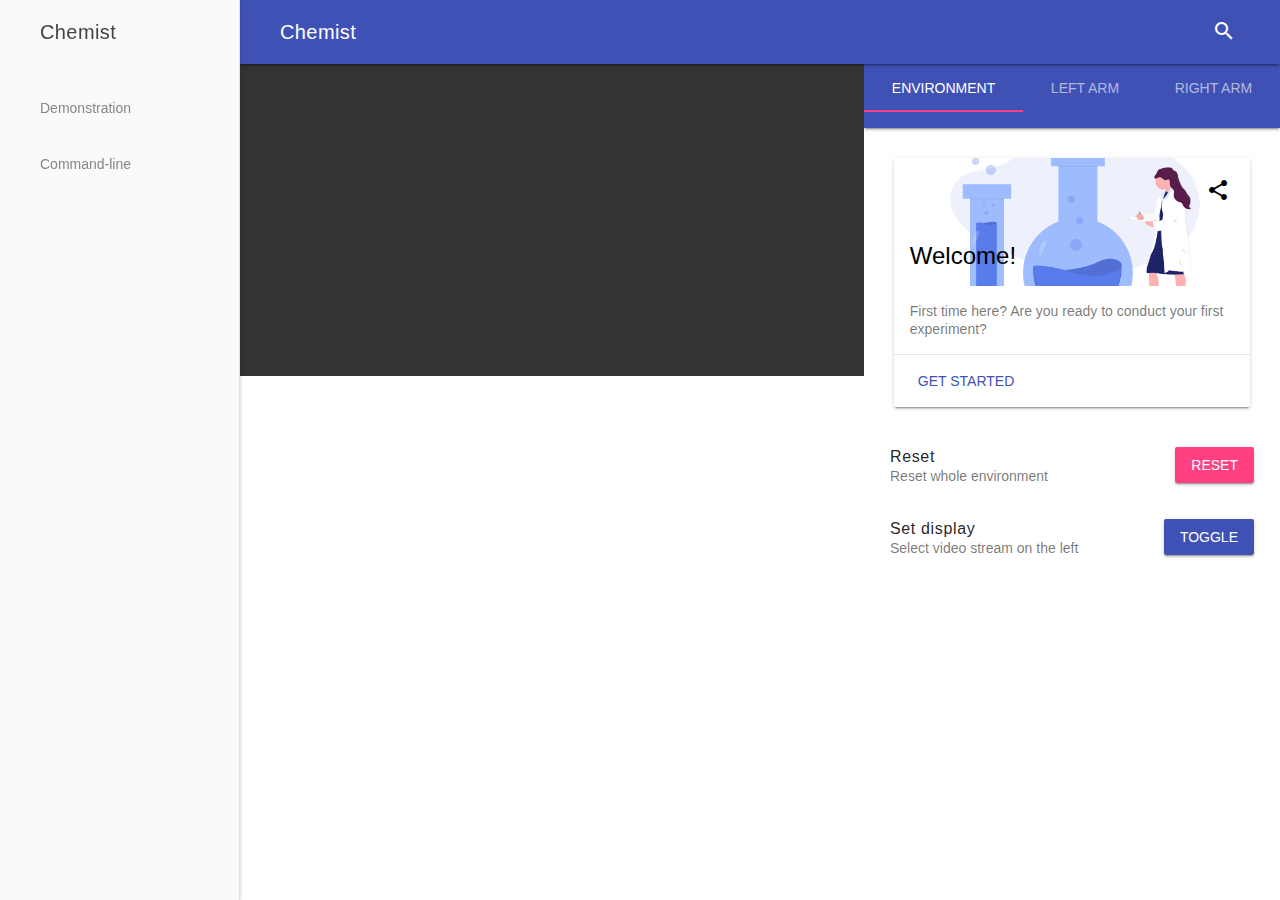
==== commit c5175d1d: "Auto control area and toggle camera support" ====
--- a/index.html
+++ b/index.html
@@ -129,18 +129,20 @@
                             </button>
                           </span>
                         </li>
-                        <!-- ACTION: WORKSTATE -->
+                        <!-- ACTION: SET DISPLAY -->
                         <li class="mdl-list__item mdl-list__item--two-line">
                           <span class="mdl-list__item-primary-content">
-                            <span>Set working state
-                            </span>
-                            <span class="mdl-list__item-sub-title">I do not know how to write a description
+                            <span>Set display
+                            </span>
+                            <span class="mdl-list__item-sub-title">Select video stream on the left
                             </span>
                           </span>
                           <span class="mdl-list__item-secondary-action">
-                            <label class="mdl-switch mdl-js-switch mdl-js-ripple-effect" for="SWITCH-workstate">
-                              <input type="checkbox" id="SWITCH-workstate" class="mdl-switch__input" onclick=OnClick.Environment.SwitchWorkstate()>
-                            </label>
+                            <span class="mdl-list__item-secondary-action">
+                              <button class="mdl-button mdl-js-ripple-effect mdl-js-button mdl-button--raised mdl-button--colored" onclick=OnClick.Environment.ToggleDisplay()>
+                                Toggle
+                              </button>
+                            </span>
                           </span>
                         </li>
                       </ul>
@@ -509,32 +511,68 @@
         DIALOG_forcePass.showModal();
         return;
       }
-      if (item == "tube") {
-        if (!State.kun.leftArm.holding) {
-          registerEvent("leftHandGetTube")
-          State = leftHandGetTube(State)
-          console.log("Timeout: " + State.time)
-          setTimeout(function() {
-            State.kun.leftArm.holding = "tube"
-            // notify("Task completed")
-          }, State.time * 1000)
-        } else {
-          notify("Left arm is holding " + State.kun.leftArm.holding + " already")
+      if (State.kun.environment.isWorkState) {
+        registerEvent("turnToStorageArea")
+        State = turnToStorageArea(State);
+        console.log("Timeout: " + State.time);
+        setTimeout(function() {
+          State.kun.environment.isWorkState = false;
+          if (item == "tube") {
+            if (!State.kun.leftArm.holding) {
+              registerEvent("leftHandGetTube")
+              State = leftHandGetTube(State)
+              console.log("Timeout: " + State.time)
+              setTimeout(function() {
+                State.kun.leftArm.holding = "tube"
+                // notify("Task completed")
+              }, State.time * 1000)
+            } else {
+              notify("Left arm is holding " + State.kun.leftArm.holding + " already")
+            }
+          } else if (item == "flask") {
+            if (!State.kun.leftArm.holding) {
+              registerEvent("leftHandGetFlask");
+              State.kun.others.lastOperation = Date.now()
+              State = leftHandGetFlask(State)
+              console.log("Timeout: " + State.time)
+              setTimeout(function() {
+                State.kun.leftArm.holding = "flask"
+              }, State.time * 1000)
+            } else {
+              notify("Left arm is holding " + State.kun.leftArm.holding + " already")
+            }
+          } else if (item == "beaker") {
+            future();
+          }
+        }, State.time * 1000)
+      } else {
+        if (item == "tube") {
+          if (!State.kun.leftArm.holding) {
+            registerEvent("leftHandGetTube")
+            State = leftHandGetTube(State)
+            console.log("Timeout: " + State.time)
+            setTimeout(function() {
+              State.kun.leftArm.holding = "tube"
+              // notify("Task completed")
+            }, State.time * 1000)
+          } else {
+            notify("Left arm is holding " + State.kun.leftArm.holding + " already")
+          }
+        } else if (item == "flask") {
+          if (!State.kun.leftArm.holding) {
+            registerEvent("leftHandGetFlask");
+            State.kun.others.lastOperation = Date.now()
+            State = leftHandGetFlask(State)
+            console.log("Timeout: " + State.time)
+            setTimeout(function() {
+              State.kun.leftArm.holding = "flask"
+            }, State.time * 1000)
+          } else {
+            notify("Left arm is holding " + State.kun.leftArm.holding + " already")
+          }
+        } else if (item == "beaker") {
+          future();
         }
-      } else if (item == "flask") {
-        if (!State.kun.leftArm.holding) {
-          registerEvent("leftHandGetFlask");
-          State.kun.others.lastOperation = Date.now()
-          State = leftHandGetFlask(State)
-          console.log("Timeout: " + State.time)
-          setTimeout(function() {
-            State.kun.leftArm.holding = "flask"
-          }, State.time * 1000)
-        } else {
-          notify("Left arm is holding " + State.kun.leftArm.holding + " already")
-        }
-      } else if (item == "beaker") {
-        future();
       }
     }
     OnClick.RightArm.Hold = function(item) {
@@ -543,31 +581,69 @@
         DIALOG_forcePass.showModal();
         return;
       }
-      if (item == "tube") {
-        if (!State.kun.rightArm.holding) {
-          registerEvent("rightHandGetTube")
-          State = rightHandGetTube(State)
-          console.log("Timeout: " + State.time)
-          setTimeout(function() {
-            State.kun.rightArm.holding = "tube"
-            // notify("Task completed")
-          }, State.time * 1000)
-        } else {
-          notify("Right arm is holding " + State.kun.rightArm.holding + " already")
-        }
-      } else if (item == "flask") {
-        future();
-      } else if (item == "beaker") {
-        if (!State.kun.rightArm.holding) {
-          registerEvent("rightHandGetBeaker")
-          State = rightHandGetTube(State)
-          console.log("Timeout: " + State.time)
-          setTimeout(function() {
-            State.kun.rightArm.holding = "beaker"
-            // notify("Task completed")
-          }, State.time * 1000)
-        } else {
-          notify("Right arm is holding " + State.kun.rightArm.holding + " already")
+      if (State.kun.environment.isWorkState) {
+        registerEvent("turnToStorageArea")
+        State = turnToStorageArea(State);
+        console.log("Timeout: " + State.time);
+        setTimeout(function() {
+          State.kun.environment.isWorkState = false;
+          document.getElementById("SWITCH-workstate").checked = false;
+          if (item == "tube") {
+            if (!State.kun.rightArm.holding) {
+              registerEvent("rightHandGetTube")
+              State = rightHandGetTube(State)
+              console.log("Timeout: " + State.time)
+              setTimeout(function() {
+                State.kun.rightArm.holding = "tube"
+                // notify("Task completed")
+              }, State.time * 1000)
+            } else {
+              notify("Right arm is holding " + State.kun.rightArm.holding + " already")
+            }
+          } else if (item == "flask") {
+            future();
+          } else if (item == "beaker") {
+            if (!State.kun.rightArm.holding) {
+              registerEvent("rightHandGetBeaker")
+              State = rightHandGetTube(State)
+              console.log("Timeout: " + State.time)
+              setTimeout(function() {
+                State.kun.rightArm.holding = "beaker"
+                // notify("Task completed")
+              }, State.time * 1000)
+            } else {
+              notify("Right arm is holding " + State.kun.rightArm.holding + " already")
+            }
+          }
+          
+        }, State * 1000)
+      } else {
+        if (item == "tube") {
+          if (!State.kun.rightArm.holding) {
+            registerEvent("rightHandGetTube")
+            State = rightHandGetTube(State)
+            console.log("Timeout: " + State.time)
+            setTimeout(function() {
+              State.kun.rightArm.holding = "tube"
+              // notify("Task completed")
+            }, State.time * 1000)
+          } else {
+            notify("Right arm is holding " + State.kun.rightArm.holding + " already")
+          }
+        } else if (item == "flask") {
+          future();
+        } else if (item == "beaker") {
+          if (!State.kun.rightArm.holding) {
+            registerEvent("rightHandGetBeaker")
+            State = rightHandGetTube(State)
+            console.log("Timeout: " + State.time)
+            setTimeout(function() {
+              State.kun.rightArm.holding = "beaker"
+              // notify("Task completed")
+            }, State.time * 1000)
+          } else {
+            notify("Right arm is holding " + State.kun.rightArm.holding + " already")
+          }
         }
       }
     }
@@ -588,34 +664,73 @@
       if (t <= 0) {
         return;
       }
-      if (id == 1) {
-        // NaOH
-        // 1. leftHandReachOutGetNaOH
-        registerEvent("leftHandReachOutGetNaOH");
-        State = leftHandReachOutGetNaOH(State);
+      if (State.kun.environment.isWorkState) {
+        registerEvent("turnToStorageArea")
+        State = turnToStorageArea(State);
         console.log("Timeout: " + State.time);
         setTimeout(function() {
-          // 2. dropNaOH
-          registerEvent("dropNaOH[param1="+t+"]");
-          State = dropNaOH(State, t);
+          State.kun.environment.isWorkState = false;
+          document.getElementById("SWITCH-workstate").checked = false;
+          if (id == 1) {
+            // NaOH
+            // 1. leftHandReachOutGetNaOH
+            registerEvent("leftHandReachOutGetNaOH");
+            State = leftHandReachOutGetNaOH(State);
+            console.log("Timeout: " + State.time);
+            setTimeout(function() {
+              // 2. dropNaOH
+              registerEvent("dropNaOH[param1="+t+"]");
+              State = dropNaOH(State, t);
+              console.log("Timeout: " + State.time);
+              setTimeout(function() {
+                State.kun.rightArm.isEmpty = false;
+                // 3. leftHandFinishGetNaOH
+                registerEvent("leftHandFinishGetNaOH");
+                State = leftHandFinishGetNaOH(State);
+                console.log("Timeout: " + State.time);
+                setTimeout(function() {
+                  console.log("Completed Left->NaOH");
+                }, State.time * 1000)
+              }, State.time * 1000)
+            }, State.time * 1000)
+          } else if (id == 2) {
+            future();
+          } else if (id == 3) {
+            future();
+          } else if (id == 4) {
+            future();
+          }
+        }, State.time * 1000);
+      } else {
+        if (id == 1) {
+          // NaOH
+          // 1. leftHandReachOutGetNaOH
+          registerEvent("leftHandReachOutGetNaOH");
+          State = leftHandReachOutGetNaOH(State);
           console.log("Timeout: " + State.time);
           setTimeout(function() {
-            State.kun.rightArm.isEmpty = false;
-            // 3. leftHandFinishGetNaOH
-            registerEvent("leftHandFinishGetNaOH");
-            State = leftHandFinishGetNaOH(State);
+            // 2. dropNaOH
+            registerEvent("dropNaOH[param1="+t+"]");
+            State = dropNaOH(State, t);
             console.log("Timeout: " + State.time);
             setTimeout(function() {
-              console.log("Completed Left->NaOH");
+              State.kun.rightArm.isEmpty = false;
+              // 3. leftHandFinishGetNaOH
+              registerEvent("leftHandFinishGetNaOH");
+              State = leftHandFinishGetNaOH(State);
+              console.log("Timeout: " + State.time);
+              setTimeout(function() {
+                console.log("Completed Left->NaOH");
+              }, State.time * 1000)
             }, State.time * 1000)
           }, State.time * 1000)
-        }, State.time * 1000)
-      } else if (id == 2) {
-        future();
-      } else if (id == 3) {
-        future(); 
-      } else if (id == 4) {
-        future();
+        } else if (id == 2) {
+          future();
+        } else if (id == 3) {
+          future(); 
+        } else if (id == 4) {
+          future();
+        }
       }
     }
     OnClick.RightArm.Acquire = function(id) {
@@ -725,6 +840,7 @@
         console.log("Timeout: " + State.time);
         setTimeout(function() {
           State.kun.environment.isWorkState = true;
+          document.getElementById("SWITCH-workstate").checked = true;
           registerEvent("mixLiquid");
           State = mixLiquid(State);
           console.log("Timeout: " + State.time);
